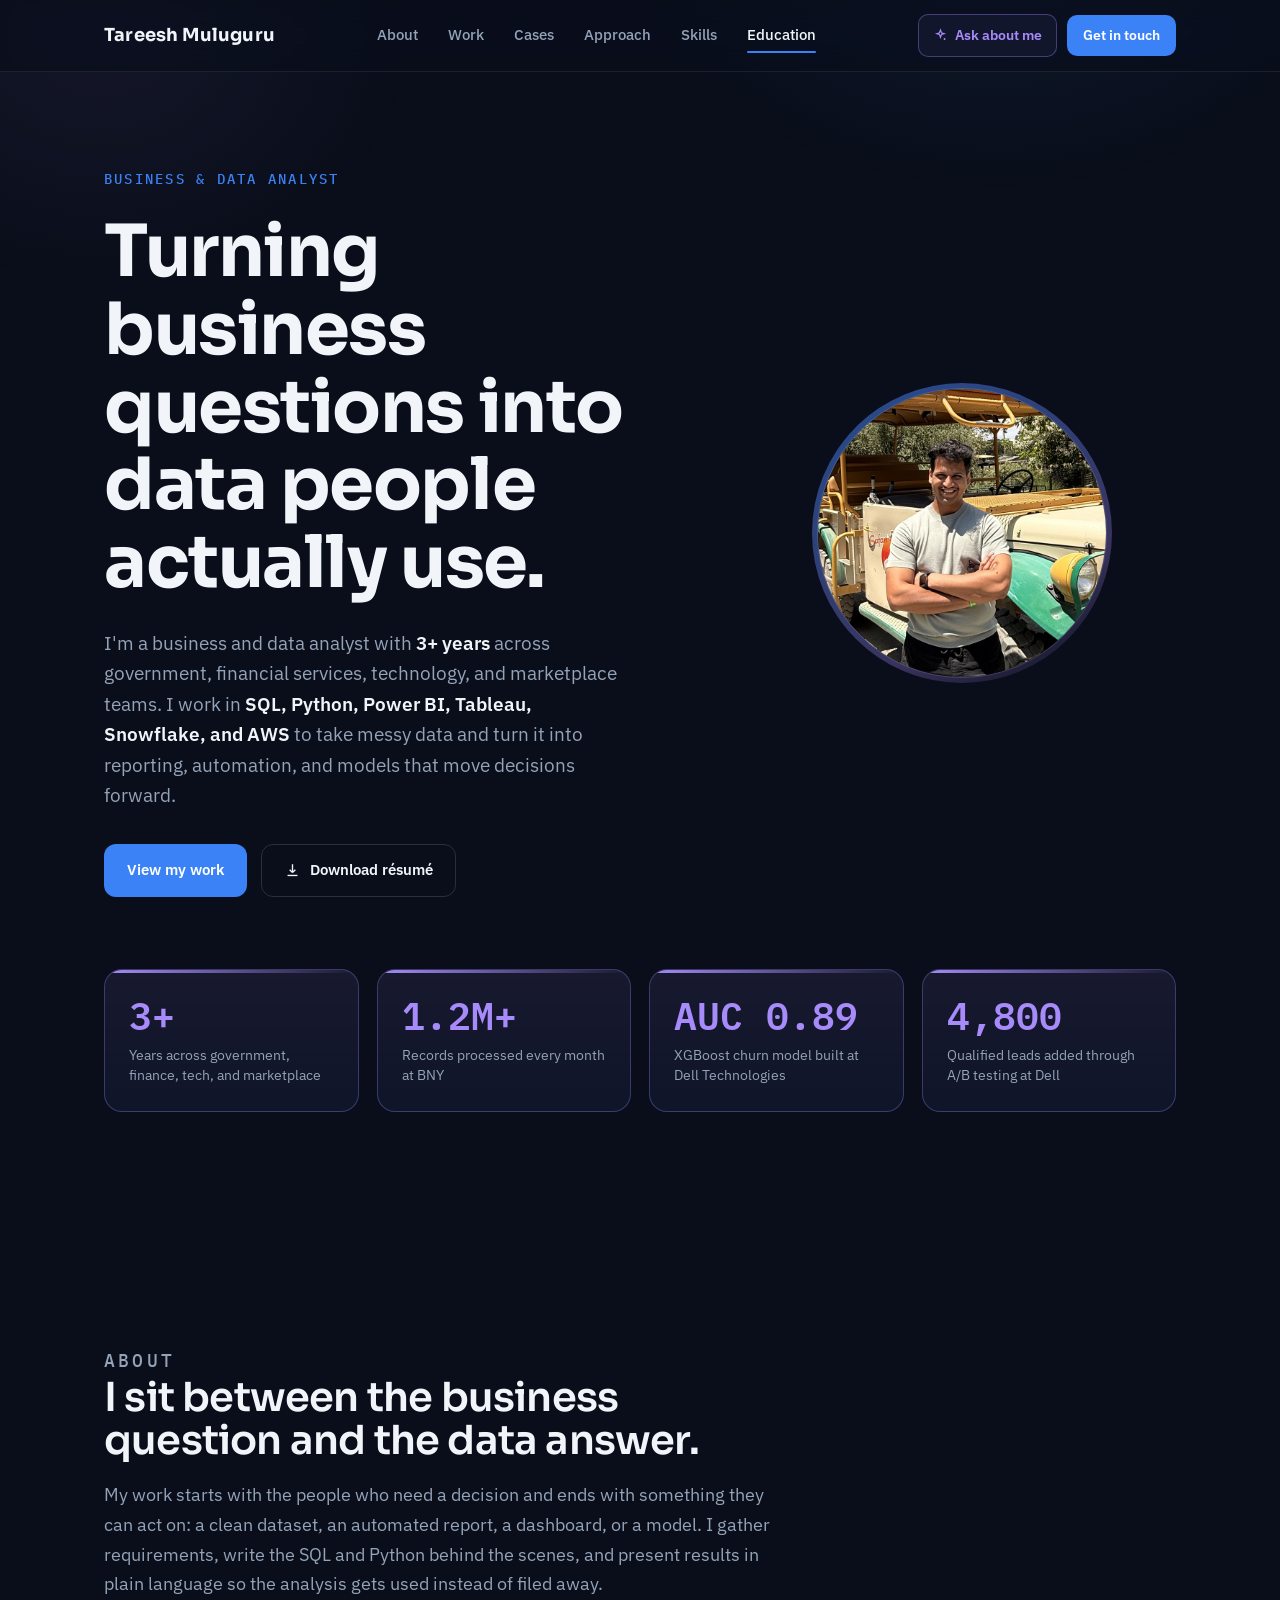
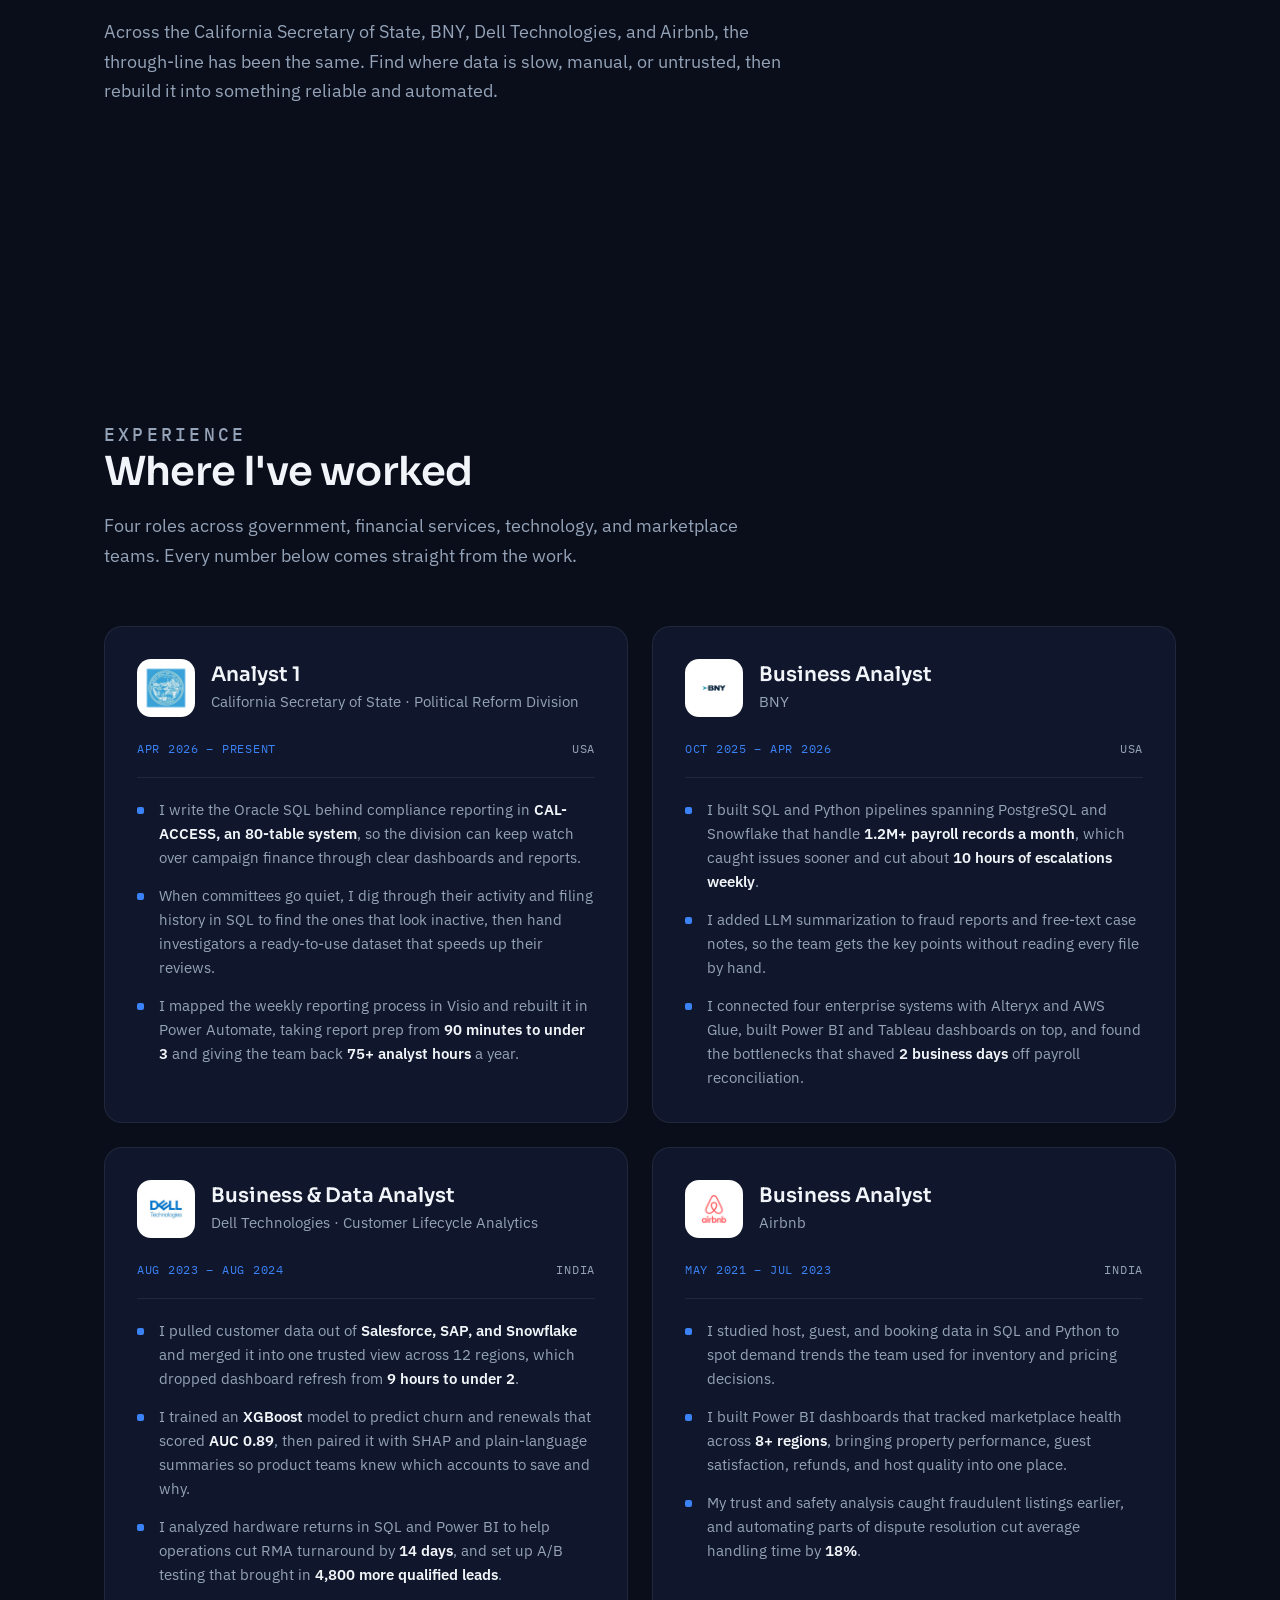
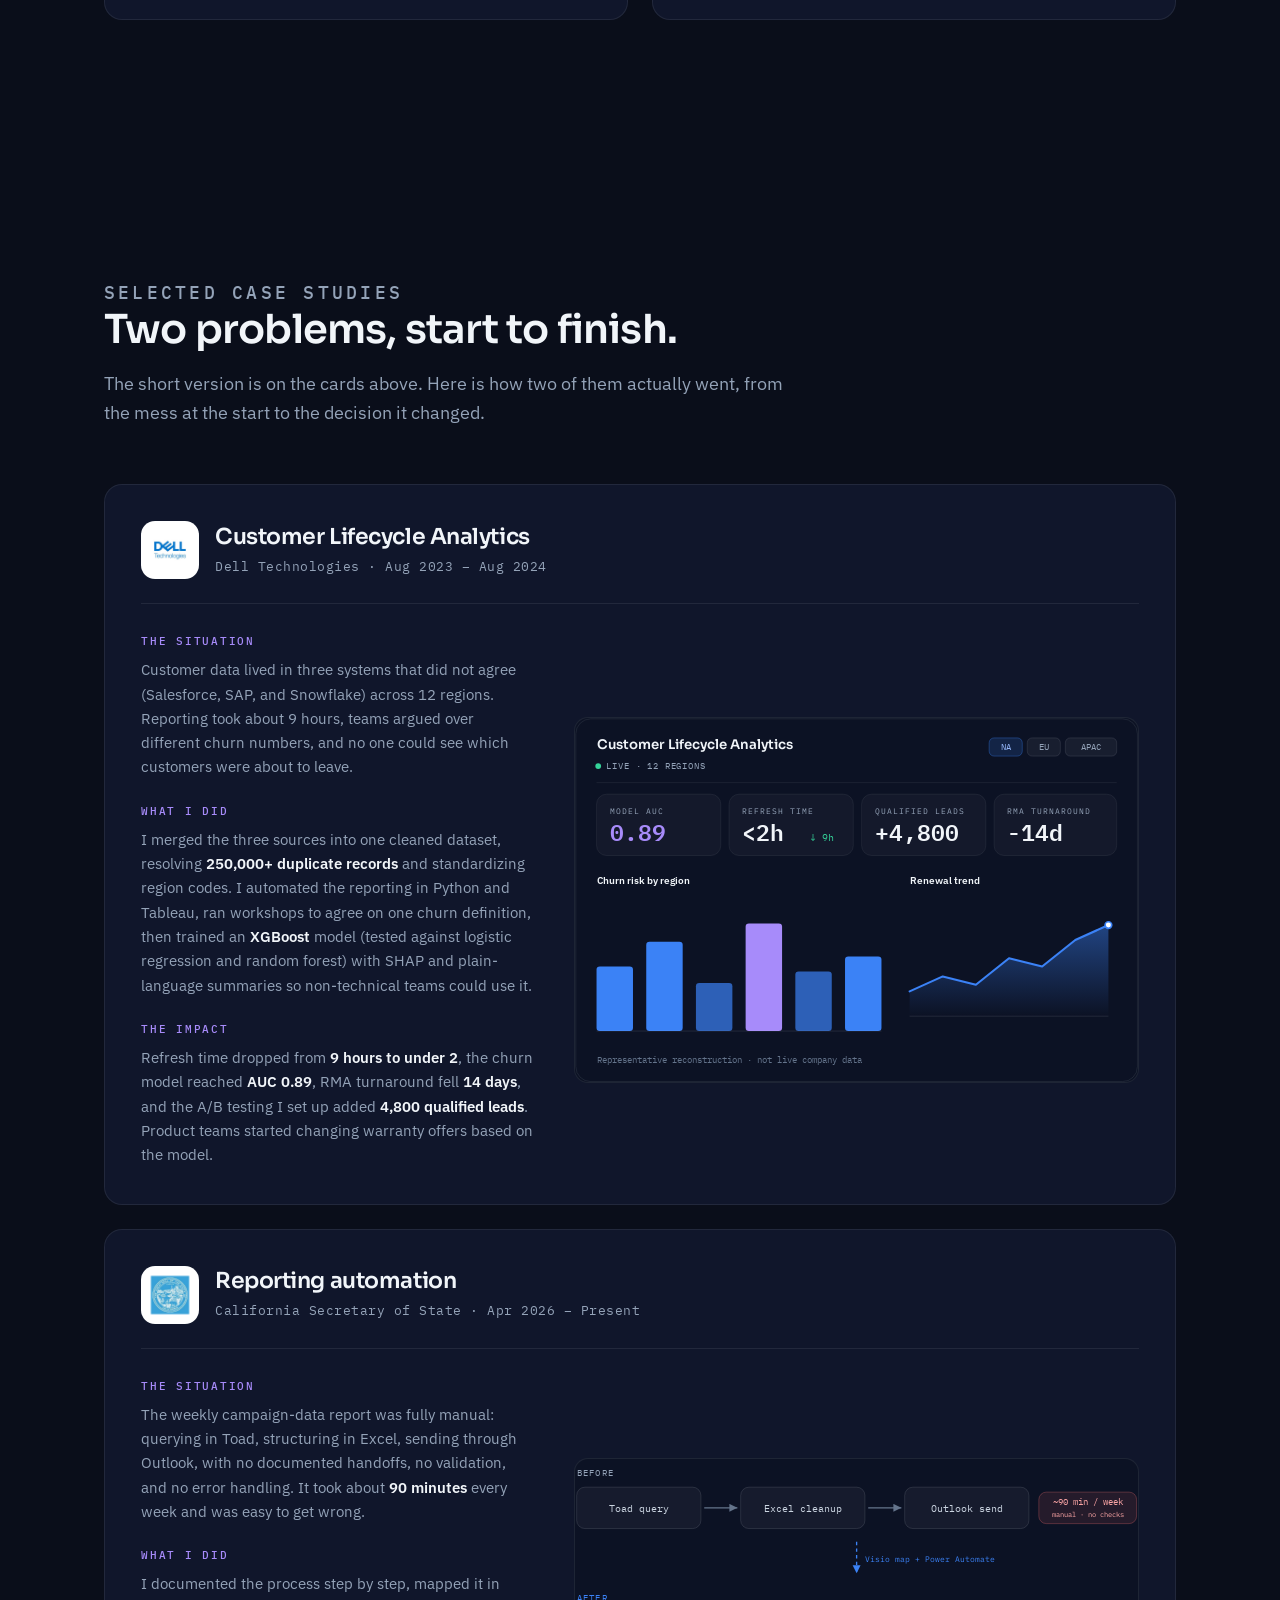
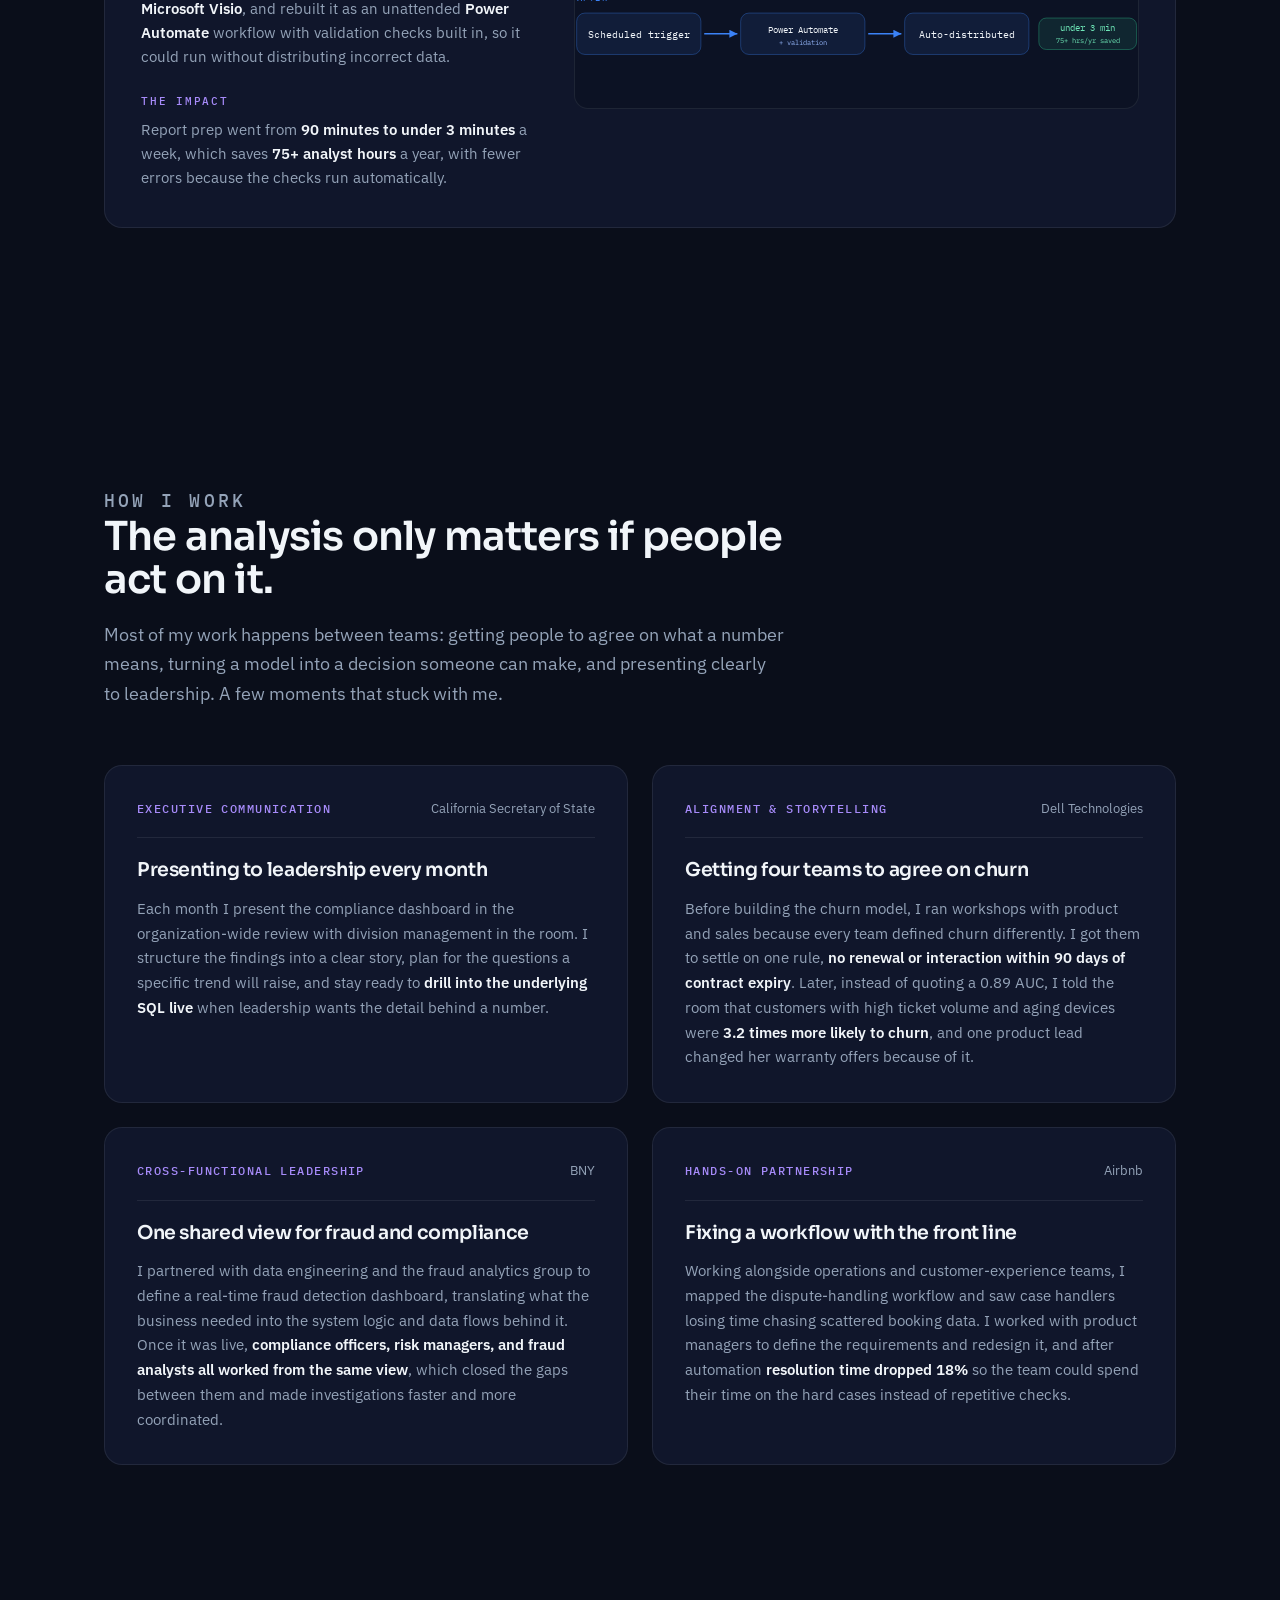
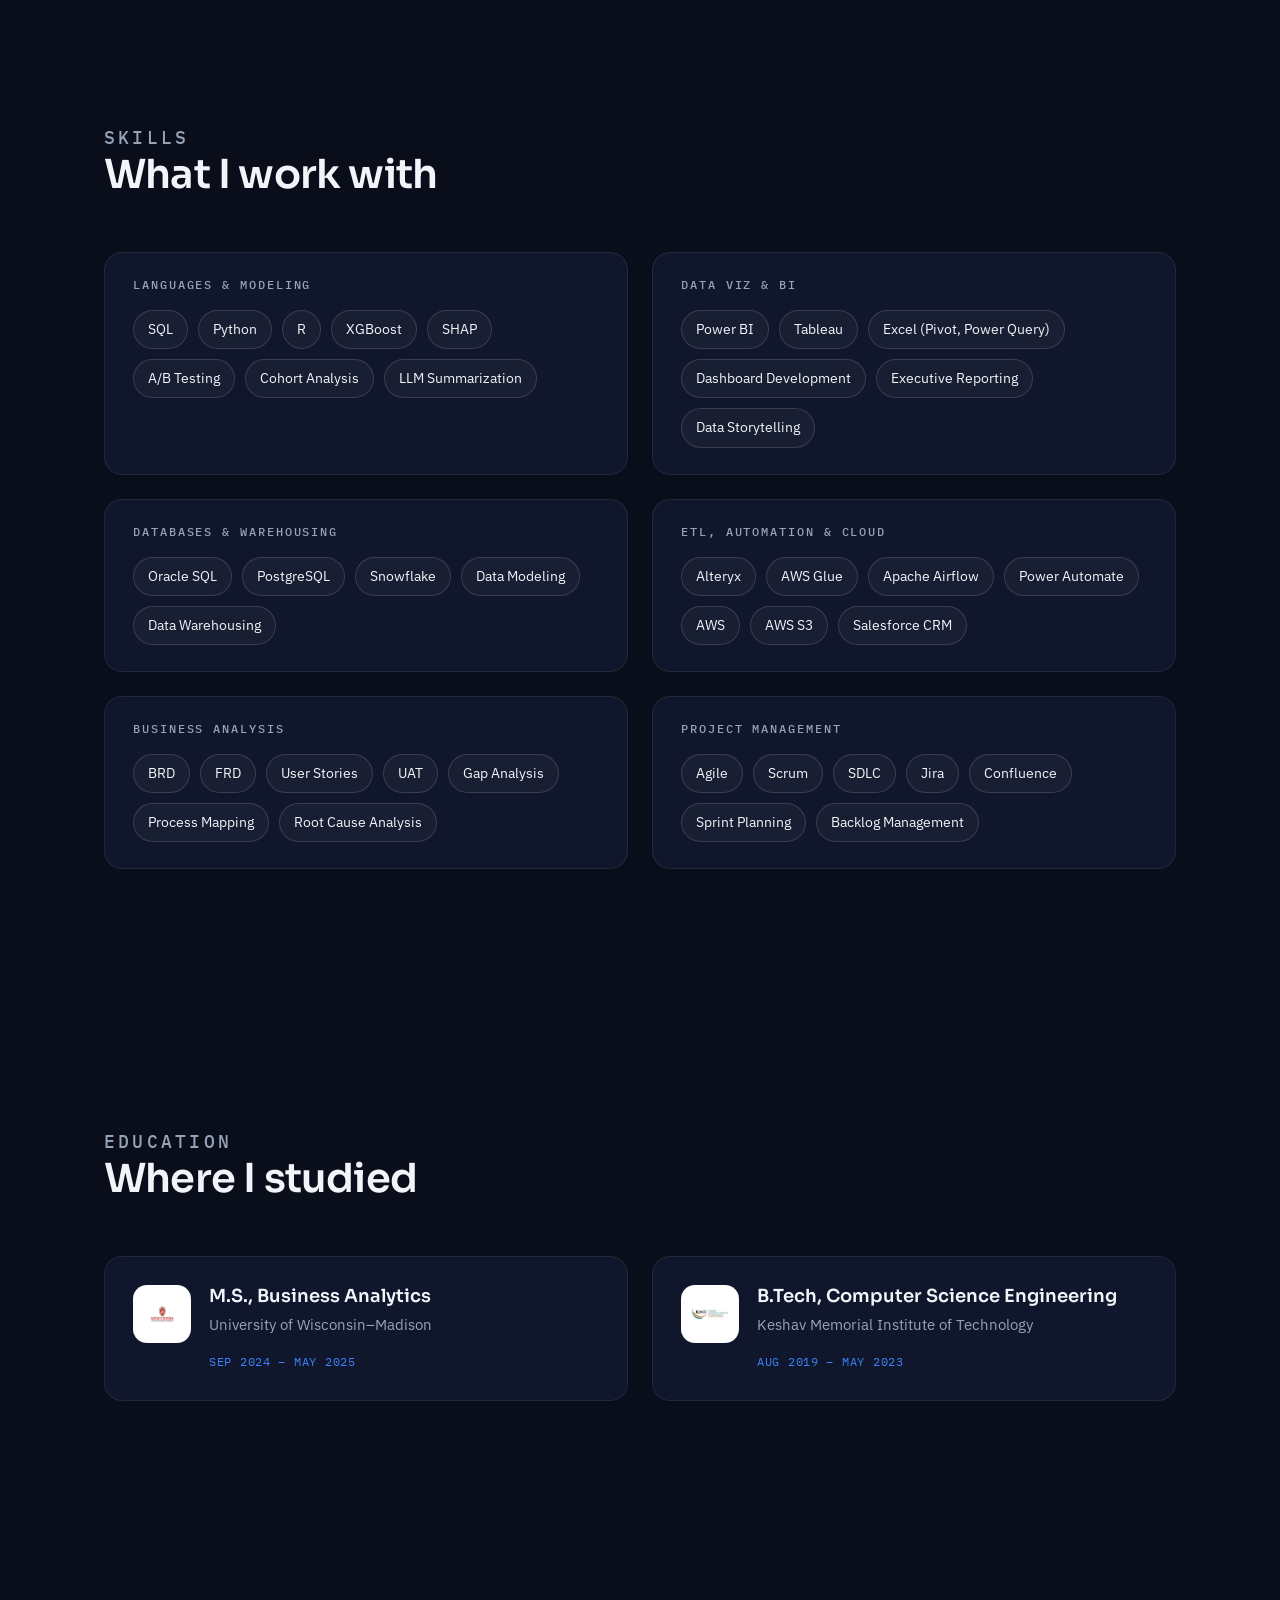
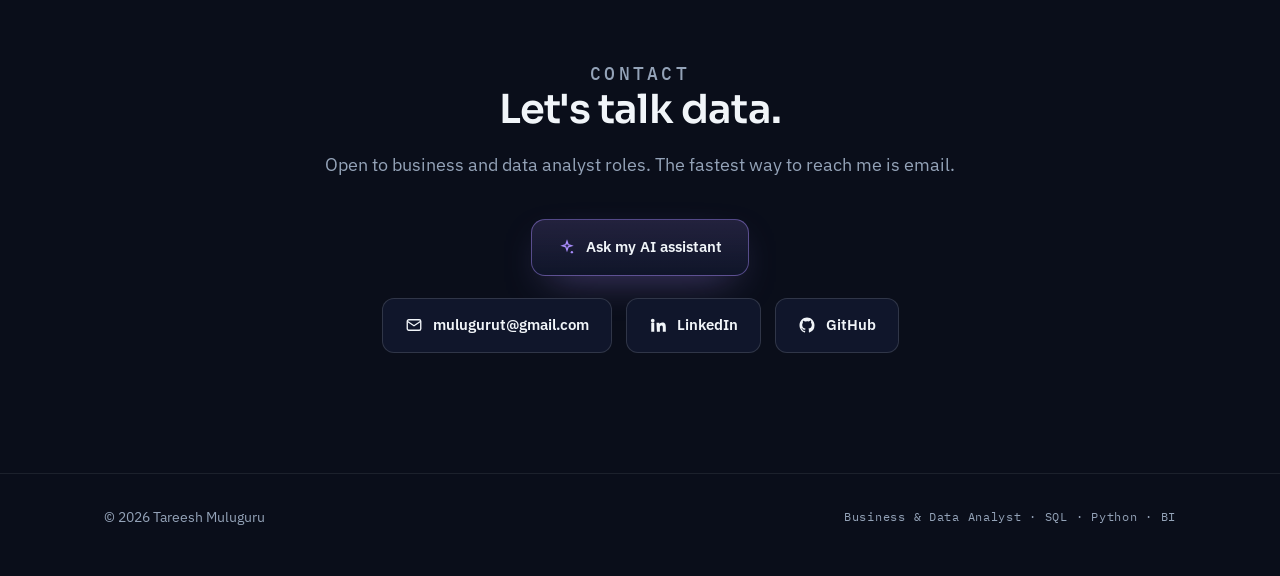
==== index.html @ f78eb735 "Initial commit: portfolio site + AI assistant" ====
<!DOCTYPE html>
<html lang="en">
<head>
<meta charset="UTF-8" />
<meta name="viewport" content="width=device-width, initial-scale=1.0" />
<title>Tareesh Muluguru · Business & Data Analyst</title>
<meta name="description" content="Tareesh Muluguru, Business and Data Analyst. SQL, Python, Power BI, Tableau, Snowflake, and AWS across government, financial services, technology, and marketplace teams." />
<meta name="theme-color" content="#0A0E1A" />
<link rel="icon" type="image/svg+xml" href="assets/favicon.svg" />
<meta property="og:type" content="website" />
<meta property="og:title" content="Tareesh Muluguru · Business & Data Analyst" />
<meta property="og:description" content="3+ years turning business questions into data people act on. SQL, Python, Power BI, Tableau, Snowflake, AWS." />
<meta property="og:image" content="assets/og-cover.png" />
<meta property="og:image:width" content="1200" />
<meta property="og:image:height" content="630" />
<meta name="twitter:card" content="summary_large_image" />
<meta name="twitter:title" content="Tareesh Muluguru · Business & Data Analyst" />
<meta name="twitter:description" content="3+ years turning business questions into data people act on. SQL, Python, Power BI, Tableau, Snowflake, AWS." />
<meta name="twitter:image" content="assets/og-cover.png" />
<link rel="preconnect" href="https://fonts.googleapis.com" />
<link rel="preconnect" href="https://fonts.gstatic.com" crossorigin />
<link href="https://fonts.googleapis.com/css2?family=Sora:wght@600;700&family=IBM+Plex+Sans:wght@400;500;600&family=IBM+Plex+Mono:wght@400;500;600&display=swap" rel="stylesheet" />
<link rel="stylesheet" href="styles.css" />
</head>
<body>

<div id="progress" aria-hidden="true"></div>

<header class="nav">
  <div class="nav-inner">
    <a href="#top" class="brand">Tareesh Muluguru</a>
    <nav class="nav-links" aria-label="Primary">
      <a href="#about">About</a>
      <a href="#work">Work</a>
      <a href="#cases">Cases</a>
      <a href="#approach">Approach</a>
      <a href="#skills">Skills</a>
      <a href="#education">Education</a>
    </nav>
    <div class="nav-actions">
      <a href="chat.html" target="_blank" rel="noopener" class="nav-ai">
        <svg viewBox="0 0 24 24" width="15" height="15" fill="none" stroke="currentColor" stroke-width="1.8" aria-hidden="true"><path d="M12 3l1.6 4.6L18 9l-4.4 1.4L12 15l-1.6-4.6L6 9l4.4-1.4z"/><circle cx="18.5" cy="17.5" r="1.5" fill="currentColor" stroke="none"/></svg>
        Ask about me
      </a>
      <a href="#contact" class="nav-cta">Get in touch</a>
    </div>
  </div>
</header>

<main id="top">

  <!-- HERO -->
  <section class="hero" aria-label="Intro">
    <div class="wrap">
      <div class="hero-grid">
        <div class="hero-copy reveal">
          <p class="role">Business &amp; Data Analyst</p>
          <h1>Turning business questions into data people actually use.</h1>
          <p class="lede">I'm a business and data analyst with <strong>3+ years</strong> across government, financial services, technology, and marketplace teams. I work in <strong>SQL, Python, Power BI, Tableau, Snowflake, and AWS</strong> to take messy data and turn it into reporting, automation, and models that move decisions forward.</p>
          <div class="cta-row">
            <a href="#work" class="btn btn-primary">View my work</a>
            <a href="assets/Tareesh-Muluguru-Resume.pdf" class="btn btn-ghost" download>
              <svg viewBox="0 0 24 24" width="17" height="17" fill="none" stroke="currentColor" stroke-width="1.9" aria-hidden="true"><path d="M12 3v12m0 0 4-4m-4 4-4-4"/><path d="M5 19h14"/></svg>
              Download résumé
            </a>
          </div>
        </div>
        <div class="avatar-wrap reveal">
          <div class="avatar">
            <img src="assets/avatar.jpg" alt="Tareesh Muluguru" />
          </div>
        </div>
      </div>

      <div class="stats reveal" aria-label="Career highlights">
        <div class="stat">
          <div class="num" data-count="3" data-suffix="+">3+</div>
          <div class="label">Years across government, finance, tech, and marketplace</div>
        </div>
        <div class="stat">
          <div class="num" data-count="1.2" data-decimals="1" data-suffix="M+">1.2M+</div>
          <div class="label">Records processed every month at BNY</div>
        </div>
        <div class="stat">
          <div class="num" data-count="0.89" data-decimals="2" data-prefix="AUC ">AUC 0.89</div>
          <div class="label">XGBoost churn model built at Dell Technologies</div>
        </div>
        <div class="stat">
          <div class="num" data-count="4800" data-comma="1">4,800</div>
          <div class="label">Qualified leads added through A/B testing at Dell</div>
        </div>
      </div>
    </div>
  </section>

  <!-- ABOUT -->
  <section id="about" aria-label="About">
    <div class="wrap">
      <div class="section-head reveal">
        <p class="eyebrow">About</p>
        <h2>I sit between the business question and the data answer.</h2>
        <p>My work starts with the people who need a decision and ends with something they can act on: a clean dataset, an automated report, a dashboard, or a model. I gather requirements, write the SQL and Python behind the scenes, and present results in plain language so the analysis gets used instead of filed away.</p>
        <p>Across the California Secretary of State, BNY, Dell Technologies, and Airbnb, the through-line has been the same. Find where data is slow, manual, or untrusted, then rebuild it into something reliable and automated.</p>
      </div>
    </div>
  </section>

  <!-- WORK -->
  <section id="work" aria-label="Experience">
    <div class="wrap">
      <div class="section-head reveal">
        <p class="eyebrow">Experience</p>
        <h2>Where I've worked</h2>
        <p>Four roles across government, financial services, technology, and marketplace teams. Every number below comes straight from the work.</p>
      </div>

      <div class="work-grid">

        <!-- CalSOS -->
        <article class="card reveal">
          <div class="card-top">
            <div class="logo-tile"><img src="assets/logo-calsos.png" alt="California Secretary of State logo" /></div>
            <div class="card-id">
              <div class="role">Analyst 1</div>
              <div class="co">California Secretary of State · Political Reform Division</div>
            </div>
          </div>
          <div class="meta"><span class="tag">Apr 2026 – Present</span><span>USA</span></div>
          <ul>
            <li>I write the Oracle SQL behind compliance reporting in <b>CAL-ACCESS, an 80-table system</b>, so the division can keep watch over campaign finance through clear dashboards and reports.</li>
            <li>When committees go quiet, I dig through their activity and filing history in SQL to find the ones that look inactive, then hand investigators a ready-to-use dataset that speeds up their reviews.</li>
            <li>I mapped the weekly reporting process in Visio and rebuilt it in Power Automate, taking report prep from <b>90 minutes to under 3</b> and giving the team back <b>75+ analyst hours</b> a year.</li>
          </ul>
        </article>

        <!-- BNY -->
        <article class="card reveal">
          <div class="card-top">
            <div class="logo-tile"><img src="assets/logo-bny.png" alt="BNY logo" /></div>
            <div class="card-id">
              <div class="role">Business Analyst</div>
              <div class="co">BNY</div>
            </div>
          </div>
          <div class="meta"><span class="tag">Oct 2025 – Apr 2026</span><span>USA</span></div>
          <ul>
            <li>I built SQL and Python pipelines spanning PostgreSQL and Snowflake that handle <b>1.2M+ payroll records a month</b>, which caught issues sooner and cut about <b>10 hours of escalations weekly</b>.</li>
            <li>I added LLM summarization to fraud reports and free-text case notes, so the team gets the key points without reading every file by hand.</li>
            <li>I connected four enterprise systems with Alteryx and AWS Glue, built Power BI and Tableau dashboards on top, and found the bottlenecks that shaved <b>2 business days</b> off payroll reconciliation.</li>
          </ul>
        </article>

        <!-- Dell -->
        <article class="card reveal">
          <div class="card-top">
            <div class="logo-tile"><img src="assets/logo-dell.png" alt="Dell Technologies logo" /></div>
            <div class="card-id">
              <div class="role">Business &amp; Data Analyst</div>
              <div class="co">Dell Technologies · Customer Lifecycle Analytics</div>
            </div>
          </div>
          <div class="meta"><span class="tag">Aug 2023 – Aug 2024</span><span>India</span></div>
          <ul>
            <li>I pulled customer data out of <b>Salesforce, SAP, and Snowflake</b> and merged it into one trusted view across 12 regions, which dropped dashboard refresh from <b>9 hours to under 2</b>.</li>
            <li>I trained an <b>XGBoost</b> model to predict churn and renewals that scored <b>AUC 0.89</b>, then paired it with SHAP and plain-language summaries so product teams knew which accounts to save and why.</li>
            <li>I analyzed hardware returns in SQL and Power BI to help operations cut RMA turnaround by <b>14 days</b>, and set up A/B testing that brought in <b>4,800 more qualified leads</b>.</li>
          </ul>
        </article>

        <!-- Airbnb -->
        <article class="card reveal">
          <div class="card-top">
            <div class="logo-tile"><img src="assets/logo-airbnb.png" alt="Airbnb logo" /></div>
            <div class="card-id">
              <div class="role">Business Analyst</div>
              <div class="co">Airbnb</div>
            </div>
          </div>
          <div class="meta"><span class="tag">May 2021 – Jul 2023</span><span>India</span></div>
          <ul>
            <li>I studied host, guest, and booking data in SQL and Python to spot demand trends the team used for inventory and pricing decisions.</li>
            <li>I built Power BI dashboards that tracked marketplace health across <b>8+ regions</b>, bringing property performance, guest satisfaction, refunds, and host quality into one place.</li>
            <li>My trust and safety analysis caught fraudulent listings earlier, and automating parts of dispute resolution cut average handling time by <b>18%</b>.</li>
          </ul>
        </article>

      </div>
    </div>
  </section>

  <!-- CASE STUDIES -->
  <section id="cases" aria-label="Case studies">
    <div class="wrap">
      <div class="section-head reveal">
        <p class="eyebrow">Selected case studies</p>
        <h2>Two problems, start to finish.</h2>
        <p>The short version is on the cards above. Here is how two of them actually went, from the mess at the start to the decision it changed.</p>
      </div>

      <!-- Case 1: Dell -->
      <article class="case reveal">
        <div class="case-head">
          <div class="logo-tile"><img src="assets/logo-dell.png" alt="Dell Technologies logo" /></div>
          <div class="case-id">
            <h3>Customer Lifecycle Analytics</h3>
            <div class="case-co">Dell Technologies · Aug 2023 – Aug 2024</div>
          </div>
        </div>
        <div class="case-body">
          <div class="case-story">
            <div class="story-block">
              <span class="story-label">The situation</span>
              <p>Customer data lived in three systems that did not agree (Salesforce, SAP, and Snowflake) across 12 regions. Reporting took about 9 hours, teams argued over different churn numbers, and no one could see which customers were about to leave.</p>
            </div>
            <div class="story-block">
              <span class="story-label">What I did</span>
              <p>I merged the three sources into one cleaned dataset, resolving <b>250,000+ duplicate records</b> and standardizing region codes. I automated the reporting in Python and Tableau, ran workshops to agree on one churn definition, then trained an <b>XGBoost</b> model (tested against logistic regression and random forest) with SHAP and plain-language summaries so non-technical teams could use it.</p>
            </div>
            <div class="story-block">
              <span class="story-label">The impact</span>
              <p>Refresh time dropped from <b>9 hours to under 2</b>, the churn model reached <b>AUC 0.89</b>, RMA turnaround fell <b>14 days</b>, and the A/B testing I set up added <b>4,800 qualified leads</b>. Product teams started changing warranty offers based on the model.</p>
            </div>
          </div>
          <figure class="case-visual">
            <svg viewBox="0 0 680 440" xmlns="http://www.w3.org/2000/svg" role="img" aria-label="Customer Lifecycle dashboard mockup showing model AUC 0.89, refresh under 2 hours, 4,800 leads, RMA down 14 days, churn risk by region, and renewal trend">
              <defs>
                <linearGradient id="area" x1="0" y1="0" x2="0" y2="1">
                  <stop offset="0" stop-color="#3B82F6" stop-opacity=".45"/><stop offset="1" stop-color="#3B82F6" stop-opacity="0"/>
                </linearGradient>
              </defs>
              <rect x="1" y="1" width="678" height="438" rx="18" fill="#0c1224" stroke="rgba(241,245,249,.10)"/>
              <text x="26" y="38" fill="#F1F5F9" font-size="16" font-weight="600" font-family="Sora, sans-serif">Customer Lifecycle Analytics</text>
              <circle cx="28" cy="58" r="3.5" fill="#34D399"/><text x="38" y="62" fill="#94A3B8" font-size="11" font-family="IBM Plex Mono, monospace" letter-spacing="1">LIVE · 12 REGIONS</text>
              <g font-family="IBM Plex Mono, monospace" font-size="10.5" fill="#94A3B8">
                <rect x="500" y="24" width="40" height="22" rx="6" fill="rgba(59,130,246,.16)" stroke="rgba(59,130,246,.4)"/><text x="520" y="39" text-anchor="middle" fill="#93b4f7">NA</text>
                <rect x="546" y="24" width="40" height="22" rx="6" fill="rgba(241,245,249,.05)" stroke="rgba(241,245,249,.12)"/><text x="566" y="39" text-anchor="middle">EU</text>
                <rect x="592" y="24" width="62" height="22" rx="6" fill="rgba(241,245,249,.05)" stroke="rgba(241,245,249,.12)"/><text x="623" y="39" text-anchor="middle">APAC</text>
              </g>
              <line x1="26" y1="78" x2="654" y2="78" stroke="rgba(241,245,249,.08)"/>
              <g>
                <rect x="26" y="92" width="150" height="74" rx="12" fill="rgba(241,245,249,.03)" stroke="rgba(241,245,249,.08)"/>
                <text x="42" y="116" font-family="IBM Plex Mono, monospace" font-size="10" fill="#94A3B8" letter-spacing="1.2">MODEL AUC</text>
                <text x="42" y="148" font-size="28" fill="#A78BFA" font-family="IBM Plex Mono, monospace" font-weight="600">0.89</text>
                <rect x="186" y="92" width="150" height="74" rx="12" fill="rgba(241,245,249,.03)" stroke="rgba(241,245,249,.08)"/>
                <text x="202" y="116" font-family="IBM Plex Mono, monospace" font-size="10" fill="#94A3B8" letter-spacing="1.2">REFRESH TIME</text>
                <text x="202" y="148" font-size="28" fill="#F1F5F9" font-family="IBM Plex Mono, monospace" font-weight="600">&lt;2h</text>
                <text x="284" y="148" font-size="12" fill="#34D399" font-family="IBM Plex Mono, monospace">↓ 9h</text>
                <rect x="346" y="92" width="150" height="74" rx="12" fill="rgba(241,245,249,.03)" stroke="rgba(241,245,249,.08)"/>
                <text x="362" y="116" font-family="IBM Plex Mono, monospace" font-size="10" fill="#94A3B8" letter-spacing="1.2">QUALIFIED LEADS</text>
                <text x="362" y="148" font-size="28" fill="#F1F5F9" font-family="IBM Plex Mono, monospace" font-weight="600">+4,800</text>
                <rect x="506" y="92" width="148" height="74" rx="12" fill="rgba(241,245,249,.03)" stroke="rgba(241,245,249,.08)"/>
                <text x="522" y="116" font-family="IBM Plex Mono, monospace" font-size="10" fill="#94A3B8" letter-spacing="1.2">RMA TURNAROUND</text>
                <text x="522" y="148" font-size="28" fill="#F1F5F9" font-family="IBM Plex Mono, monospace" font-weight="600">-14d</text>
              </g>
              <text x="26" y="200" fill="#F1F5F9" font-size="12.5" font-weight="600" font-family="IBM Plex Sans, sans-serif">Churn risk by region</text>
              <g>
                <rect x="26" y="300" width="44" height="78" rx="4" fill="#3B82F6"/>
                <rect x="86" y="270" width="44" height="108" rx="4" fill="#3B82F6"/>
                <rect x="146" y="320" width="44" height="58" rx="4" fill="#3B82F6" opacity=".7"/>
                <rect x="206" y="248" width="44" height="130" rx="4" fill="#A78BFA"/>
                <rect x="266" y="306" width="44" height="72" rx="4" fill="#3B82F6" opacity=".7"/>
                <rect x="326" y="288" width="44" height="90" rx="4" fill="#3B82F6"/>
                <line x1="26" y1="378" x2="370" y2="378" stroke="rgba(241,245,249,.12)"/>
              </g>
              <text x="404" y="200" fill="#F1F5F9" font-size="12.5" font-weight="600" font-family="IBM Plex Sans, sans-serif">Renewal trend</text>
              <g>
                <path d="M404 330 L444 312 L484 322 L524 290 L564 300 L604 268 L644 250 L644 360 L404 360 Z" fill="url(#area)"/>
                <path d="M404 330 L444 312 L484 322 L524 290 L564 300 L604 268 L644 250" fill="none" stroke="#3B82F6" stroke-width="2.5" stroke-linecap="round" stroke-linejoin="round"/>
                <circle cx="644" cy="250" r="4" fill="#fff" stroke="#3B82F6" stroke-width="2"/>
                <line x1="404" y1="360" x2="644" y2="360" stroke="rgba(241,245,249,.12)"/>
              </g>
              <text x="26" y="416" fill="#64748B" font-size="10.5" font-family="IBM Plex Mono, monospace">Representative reconstruction · not live company data</text>
            </svg>
          </figure>
        </div>
      </article>

      <!-- Case 2: CalSOS -->
      <article class="case reveal">
        <div class="case-head">
          <div class="logo-tile"><img src="assets/logo-calsos.png" alt="California Secretary of State logo" /></div>
          <div class="case-id">
            <h3>Reporting automation</h3>
            <div class="case-co">California Secretary of State · Apr 2026 – Present</div>
          </div>
        </div>
        <div class="case-body">
          <div class="case-story">
            <div class="story-block">
              <span class="story-label">The situation</span>
              <p>The weekly campaign-data report was fully manual: querying in Toad, structuring in Excel, sending through Outlook, with no documented handoffs, no validation, and no error handling. It took about <b>90 minutes</b> every week and was easy to get wrong.</p>
            </div>
            <div class="story-block">
              <span class="story-label">What I did</span>
              <p>I documented the process step by step, mapped it in <b>Microsoft Visio</b>, and rebuilt it as an unattended <b>Power Automate</b> workflow with validation checks built in, so it could run without distributing incorrect data.</p>
            </div>
            <div class="story-block">
              <span class="story-label">The impact</span>
              <p>Report prep went from <b>90 minutes to under 3 minutes</b> a week, which saves <b>75+ analyst hours</b> a year, with fewer errors because the checks run automatically.</p>
            </div>
          </div>
          <figure class="case-visual">
            <svg viewBox="0 0 680 300" xmlns="http://www.w3.org/2000/svg" role="img" aria-label="Before and after process map. Before: Toad query, Excel cleanup, Outlook send, manual, about 90 minutes a week. After: scheduled trigger, Power Automate with validation, auto-distributed, under 3 minutes, 75 plus hours saved a year">
              <defs>
                <marker id="ar" markerWidth="9" markerHeight="9" refX="6" refY="3" orient="auto"><path d="M0,0 L6,3 L0,6 Z" fill="#64748B"/></marker>
                <marker id="arb" markerWidth="9" markerHeight="9" refX="6" refY="3" orient="auto"><path d="M0,0 L6,3 L0,6 Z" fill="#3B82F6"/></marker>
              </defs>
              <text x="2" y="20" font-family="IBM Plex Mono, monospace" font-size="11" fill="#94A3B8" letter-spacing="1.5">BEFORE</text>
              <g font-family="IBM Plex Mono, monospace" font-size="12" fill="#cbd5e1">
                <rect x="2" y="34" width="150" height="50" rx="10" fill="rgba(241,245,249,.04)" stroke="rgba(241,245,249,.14)"/><text x="77" y="64" text-anchor="middle">Toad query</text>
                <line x1="156" y1="59" x2="196" y2="59" stroke="#64748B" stroke-width="1.6" marker-end="url(#ar)"/>
                <rect x="200" y="34" width="150" height="50" rx="10" fill="rgba(241,245,249,.04)" stroke="rgba(241,245,249,.14)"/><text x="275" y="64" text-anchor="middle">Excel cleanup</text>
                <line x1="354" y1="59" x2="394" y2="59" stroke="#64748B" stroke-width="1.6" marker-end="url(#ar)"/>
                <rect x="398" y="34" width="150" height="50" rx="10" fill="rgba(241,245,249,.04)" stroke="rgba(241,245,249,.14)"/><text x="473" y="64" text-anchor="middle">Outlook send</text>
              </g>
              <rect x="560" y="40" width="118" height="38" rx="9" fill="rgba(248,113,113,.10)" stroke="rgba(248,113,113,.35)"/>
              <text x="619" y="56" text-anchor="middle" font-family="IBM Plex Mono, monospace" font-size="10.5" fill="#fca5a5">~90 min / week</text>
              <text x="619" y="70" text-anchor="middle" font-family="IBM Plex Mono, monospace" font-size="9" fill="#fca5a5">manual · no checks</text>
              <line x1="340" y1="100" x2="340" y2="138" stroke="#3B82F6" stroke-width="1.6" stroke-dasharray="4 4" marker-end="url(#arb)"/>
              <text x="350" y="124" font-family="IBM Plex Mono, monospace" font-size="10" fill="#3B82F6">Visio map + Power Automate</text>
              <text x="2" y="172" font-family="IBM Plex Mono, monospace" font-size="11" fill="#3B82F6" letter-spacing="1.5">AFTER</text>
              <g font-family="IBM Plex Mono, monospace" font-size="12" fill="#F1F5F9">
                <rect x="2" y="186" width="150" height="50" rx="10" fill="rgba(59,130,246,.10)" stroke="rgba(59,130,246,.4)"/><text x="77" y="216" text-anchor="middle">Scheduled trigger</text>
                <line x1="156" y1="211" x2="196" y2="211" stroke="#3B82F6" stroke-width="1.6" marker-end="url(#arb)"/>
                <rect x="200" y="186" width="150" height="50" rx="10" fill="rgba(59,130,246,.10)" stroke="rgba(59,130,246,.4)"/><text x="275" y="210" text-anchor="middle" font-size="11">Power Automate</text><text x="275" y="225" text-anchor="middle" font-size="9" fill="#93b4f7">+ validation</text>
                <line x1="354" y1="211" x2="394" y2="211" stroke="#3B82F6" stroke-width="1.6" marker-end="url(#arb)"/>
                <rect x="398" y="186" width="150" height="50" rx="10" fill="rgba(59,130,246,.10)" stroke="rgba(59,130,246,.4)"/><text x="473" y="216" text-anchor="middle">Auto-distributed</text>
              </g>
              <rect x="560" y="192" width="118" height="38" rx="9" fill="rgba(52,211,153,.10)" stroke="rgba(52,211,153,.4)"/>
              <text x="619" y="208" text-anchor="middle" font-family="IBM Plex Mono, monospace" font-size="10.5" fill="#6ee7b7">under 3 min</text>
              <text x="619" y="222" text-anchor="middle" font-family="IBM Plex Mono, monospace" font-size="9" fill="#6ee7b7">75+ hrs/yr saved</text>
            </svg>
          </figure>
        </div>
      </article>
    </div>
  </section>

  <!-- APPROACH -->
  <section id="approach" aria-label="How I work">
    <div class="wrap">
      <div class="section-head reveal">
        <p class="eyebrow">How I work</p>
        <h2>The analysis only matters if people act on it.</h2>
        <p>Most of my work happens between teams: getting people to agree on what a number means, turning a model into a decision someone can make, and presenting clearly to leadership. A few moments that stuck with me.</p>
      </div>

      <div class="scenario-grid">

        <article class="scard reveal">
          <div class="scard-head">
            <span class="scard-skill">Executive communication</span>
            <span class="scard-co">California Secretary of State</span>
          </div>
          <h3>Presenting to leadership every month</h3>
          <p>Each month I present the compliance dashboard in the organization-wide review with division management in the room. I structure the findings into a clear story, plan for the questions a specific trend will raise, and stay ready to <b>drill into the underlying SQL live</b> when leadership wants the detail behind a number.</p>
        </article>

        <article class="scard reveal">
          <div class="scard-head">
            <span class="scard-skill">Alignment &amp; storytelling</span>
            <span class="scard-co">Dell Technologies</span>
          </div>
          <h3>Getting four teams to agree on churn</h3>
          <p>Before building the churn model, I ran workshops with product and sales because every team defined churn differently. I got them to settle on one rule, <b>no renewal or interaction within 90 days of contract expiry</b>. Later, instead of quoting a 0.89 AUC, I told the room that customers with high ticket volume and aging devices were <b>3.2 times more likely to churn</b>, and one product lead changed her warranty offers because of it.</p>
        </article>

        <article class="scard reveal">
          <div class="scard-head">
            <span class="scard-skill">Cross-functional leadership</span>
            <span class="scard-co">BNY</span>
          </div>
          <h3>One shared view for fraud and compliance</h3>
          <p>I partnered with data engineering and the fraud analytics group to define a real-time fraud detection dashboard, translating what the business needed into the system logic and data flows behind it. Once it was live, <b>compliance officers, risk managers, and fraud analysts all worked from the same view</b>, which closed the gaps between them and made investigations faster and more coordinated.</p>
        </article>

        <article class="scard reveal">
          <div class="scard-head">
            <span class="scard-skill">Hands-on partnership</span>
            <span class="scard-co">Airbnb</span>
          </div>
          <h3>Fixing a workflow with the front line</h3>
          <p>Working alongside operations and customer-experience teams, I mapped the dispute-handling workflow and saw case handlers losing time chasing scattered booking data. I worked with product managers to define the requirements and redesign it, and after automation <b>resolution time dropped 18%</b> so the team could spend their time on the hard cases instead of repetitive checks.</p>
        </article>

      </div>
    </div>
  </section>

  <!-- SKILLS -->
  <section id="skills" aria-label="Skills">
    <div class="wrap">
      <div class="section-head reveal">
        <p class="eyebrow">Skills</p>
        <h2>What I work with</h2>
      </div>
      <div class="skill-grid">
        <div class="skill-group reveal">
          <h3>Languages &amp; Modeling</h3>
          <div class="chips">
            <span class="chip">SQL</span><span class="chip">Python</span><span class="chip">R</span>
            <span class="chip">XGBoost</span><span class="chip">SHAP</span><span class="chip">A/B Testing</span>
            <span class="chip">Cohort Analysis</span><span class="chip">LLM Summarization</span>
          </div>
        </div>
        <div class="skill-group reveal">
          <h3>Data Viz &amp; BI</h3>
          <div class="chips">
            <span class="chip">Power BI</span><span class="chip">Tableau</span>
            <span class="chip">Excel (Pivot, Power Query)</span><span class="chip">Dashboard Development</span>
            <span class="chip">Executive Reporting</span><span class="chip">Data Storytelling</span>
          </div>
        </div>
        <div class="skill-group reveal">
          <h3>Databases &amp; Warehousing</h3>
          <div class="chips">
            <span class="chip">Oracle SQL</span><span class="chip">PostgreSQL</span><span class="chip">Snowflake</span>
            <span class="chip">Data Modeling</span><span class="chip">Data Warehousing</span>
          </div>
        </div>
        <div class="skill-group reveal">
          <h3>ETL, Automation &amp; Cloud</h3>
          <div class="chips">
            <span class="chip">Alteryx</span><span class="chip">AWS Glue</span><span class="chip">Apache Airflow</span>
            <span class="chip">Power Automate</span><span class="chip">AWS</span><span class="chip">AWS S3</span>
            <span class="chip">Salesforce CRM</span>
          </div>
        </div>
        <div class="skill-group reveal">
          <h3>Business Analysis</h3>
          <div class="chips">
            <span class="chip">BRD</span><span class="chip">FRD</span><span class="chip">User Stories</span>
            <span class="chip">UAT</span><span class="chip">Gap Analysis</span><span class="chip">Process Mapping</span>
            <span class="chip">Root Cause Analysis</span>
          </div>
        </div>
        <div class="skill-group reveal">
          <h3>Project Management</h3>
          <div class="chips">
            <span class="chip">Agile</span><span class="chip">Scrum</span><span class="chip">SDLC</span>
            <span class="chip">Jira</span><span class="chip">Confluence</span>
            <span class="chip">Sprint Planning</span><span class="chip">Backlog Management</span>
          </div>
        </div>
      </div>
    </div>
  </section>

  <!-- EDUCATION -->
  <section id="education" aria-label="Education">
    <div class="wrap">
      <div class="section-head reveal">
        <p class="eyebrow">Education</p>
        <h2>Where I studied</h2>
      </div>
      <div class="edu-grid">
        <div class="edu reveal">
          <div class="logo-tile"><img src="assets/logo-uwm.png" alt="University of Wisconsin–Madison logo" /></div>
          <div class="edu-body">
            <div class="deg">M.S., Business Analytics</div>
            <div class="school">University of Wisconsin–Madison</div>
            <div class="when">Sep 2024 – May 2025</div>
          </div>
        </div>
        <div class="edu reveal">
          <div class="logo-tile"><img src="assets/logo-kmit.png" alt="Keshav Memorial Institute of Technology logo" /></div>
          <div class="edu-body">
            <div class="deg">B.Tech, Computer Science Engineering</div>
            <div class="school">Keshav Memorial Institute of Technology</div>
            <div class="when">Aug 2019 – May 2023</div>
          </div>
        </div>
      </div>
    </div>
  </section>

  <!-- CONTACT -->
  <section id="contact" class="contact" aria-label="Contact">
    <div class="wrap">
      <div class="section-head reveal">
        <p class="eyebrow">Contact</p>
        <h2>Let's talk data.</h2>
        <p>Open to business and data analyst roles. The fastest way to reach me is email.</p>
      </div>
      <div class="reveal" style="display:flex;justify-content:center;margin-bottom:22px;">
        <a class="btn-ai" href="chat.html" target="_blank" rel="noopener">
          <svg viewBox="0 0 24 24" width="18" height="18" fill="none" stroke="currentColor" stroke-width="1.8" aria-hidden="true"><path d="M12 3l1.6 4.6L18 9l-4.4 1.4L12 15l-1.6-4.6L6 9l4.4-1.4z"/><circle cx="18.5" cy="17.5" r="1.6" fill="currentColor" stroke="none"/></svg>
          Ask my AI assistant
        </a>
      </div>
      <div class="contact-actions reveal">
        <a class="ico-btn" href="mailto:mulugurut@gmail.com">
          <svg viewBox="0 0 24 24" fill="none" stroke="currentColor" stroke-width="1.8"><rect x="3" y="5" width="18" height="14" rx="2"/><path d="m3 7 9 6 9-6"/></svg>
          mulugurut@gmail.com
        </a>
        <a class="ico-btn" href="https://www.linkedin.com/in/tareesh-m" target="_blank" rel="noopener">
          <svg viewBox="0 0 24 24" fill="currentColor"><path d="M4.98 3.5a2.5 2.5 0 1 1 0 5 2.5 2.5 0 0 1 0-5zM3 9h4v12H3zM10 9h3.8v1.7h.05c.53-1 1.83-2.05 3.77-2.05 4.03 0 4.78 2.65 4.78 6.1V21h-4v-5.4c0-1.29-.02-2.95-1.8-2.95-1.8 0-2.07 1.4-2.07 2.85V21h-4z"/></svg>
          LinkedIn
        </a>
        <a class="ico-btn" href="https://github.com/tareeesh2001" target="_blank" rel="noopener">
          <svg viewBox="0 0 24 24" fill="currentColor"><path d="M12 2C6.48 2 2 6.58 2 12.25c0 4.53 2.87 8.37 6.84 9.73.5.09.68-.22.68-.49 0-.24-.01-.87-.01-1.71-2.78.62-3.37-1.37-3.37-1.37-.45-1.18-1.11-1.49-1.11-1.49-.91-.64.07-.62.07-.62 1 .07 1.53 1.06 1.53 1.06.89 1.56 2.34 1.11 2.91.85.09-.66.35-1.11.63-1.37-2.22-.26-4.56-1.14-4.56-5.07 0-1.12.39-2.03 1.03-2.75-.1-.26-.45-1.3.1-2.71 0 0 .84-.27 2.75 1.05A9.4 9.4 0 0 1 12 6.84c.85 0 1.71.12 2.51.34 1.91-1.32 2.75-1.05 2.75-1.05.55 1.41.2 2.45.1 2.71.64.72 1.03 1.63 1.03 2.75 0 3.94-2.34 4.81-4.57 5.06.36.32.68.94.68 1.9 0 1.37-.01 2.48-.01 2.82 0 .27.18.59.69.49A10.02 10.02 0 0 0 22 12.25C22 6.58 17.52 2 12 2z"/></svg>
          GitHub
        </a>
      </div>
    </div>
  </section>

</main>

<footer>
  <div class="foot-inner">
    <span>© <span id="year"></span> Tareesh Muluguru</span>
    <span class="mono">Business &amp; Data Analyst · SQL · Python · BI</span>
  </div>
</footer>

<script src="script.js" defer></script>

</body>
</html>
---- styles.css ----
:root{
    --bg:#0A0E1A;
    --surface:#10162B;
    --primary:#3B82F6;
    --secondary:#A78BFA;
    --text-hi:#F1F5F9;
    --text-lo:#94A3B8;

    --border:rgba(241,245,249,.08);
    --border-strong:rgba(241,245,249,.14);
    --maxw:1120px;
    --pad-section:120px;
    --gutter:24px;
    --radius:18px;
    --ease:cubic-bezier(.22,1,.36,1);
    --display:'Sora',sans-serif;
    --body:'IBM Plex Sans',sans-serif;
    --mono:'IBM Plex Mono',ui-monospace,monospace;
  }

  *{box-sizing:border-box;}
  html{scroll-behavior:smooth;}
  body{
    margin:0;
    background:var(--bg);
    color:var(--text-lo);
    font-family:var(--body);
    font-size:17px;
    line-height:1.65;
    -webkit-font-smoothing:antialiased;
    text-rendering:optimizeLegibility;
  }
  body::before{
    content:"";
    position:fixed;
    inset:0;
    pointer-events:none;
    z-index:0;
    background:
      radial-gradient(620px 440px at 78% -8%, rgba(59,130,246,.10), transparent 60%),
      radial-gradient(520px 420px at 8% 4%, rgba(167,139,250,.07), transparent 60%);
  }

  .wrap{max-width:var(--maxw);margin:0 auto;padding:0 var(--gutter);position:relative;z-index:1;}
  a{color:var(--primary);text-decoration:none;}

  h1,h2,h3{font-family:var(--display);color:var(--text-hi);margin:0;letter-spacing:-.02em;line-height:1.08;}
  .eyebrow{
    font-family:var(--mono);font-size:12px;font-weight:500;letter-spacing:.18em;
    text-transform:uppercase;color:var(--text-lo);margin:0 0 16px;
  }

  :focus-visible{outline:2px solid var(--primary);outline-offset:3px;border-radius:6px;}

  /* ---------- Nav ---------- */
  header.nav{
    position:sticky;top:0;z-index:50;
    background:rgba(10,14,26,.72);
    backdrop-filter:saturate(160%) blur(14px);
    -webkit-backdrop-filter:saturate(160%) blur(14px);
    border-bottom:1px solid var(--border);
  }
  .nav-inner{
    max-width:var(--maxw);margin:0 auto;padding:14px var(--gutter);
    display:flex;align-items:center;justify-content:space-between;gap:24px;
  }
  .brand{
    font-family:var(--display);font-weight:700;font-size:18px;color:var(--text-hi);
    letter-spacing:.01em;
  }
  .nav-links{display:flex;align-items:center;gap:6px;}
  .nav-links a{
    position:relative;color:var(--text-lo);font-weight:500;font-size:15px;
    padding:8px 12px;border-radius:8px;transition:color .25s var(--ease);
  }
  .nav-links a::after{
    content:"";position:absolute;left:12px;right:12px;bottom:3px;height:2px;
    background:var(--primary);border-radius:2px;
    transform:scaleX(0);transform-origin:left;transition:transform .3s var(--ease);
  }
  .nav-links a:hover{color:var(--text-hi);}
  .nav-links a:hover::after,.nav-links a.active::after{transform:scaleX(1);}
  .nav-links a.active{color:var(--text-hi);}
  .nav-actions{display:flex;align-items:center;gap:10px;}
  .nav-ai{
    font-family:var(--body);font-weight:600;font-size:14px;color:var(--secondary);
    display:inline-flex;align-items:center;gap:7px;padding:9px 14px;border-radius:10px;
    border:1px solid rgba(167,139,250,.35);background:rgba(167,139,250,.06);
    transition:transform .2s var(--ease),border-color .2s var(--ease),background .2s var(--ease),box-shadow .2s var(--ease);
  }
  .nav-ai:hover{border-color:rgba(167,139,250,.7);background:rgba(167,139,250,.12);transform:translateY(-1px);box-shadow:0 8px 22px rgba(167,139,250,.25);}
  .nav-ai:active{transform:translateY(0) scale(.98);}
  .nav-cta{
    font-family:var(--body);font-weight:600;font-size:14px;color:#fff;
    background:var(--primary);padding:9px 16px;border-radius:10px;
    transition:transform .2s var(--ease),background .2s var(--ease),box-shadow .2s var(--ease);
  }
  .nav-cta:hover{background:#2f74e8;transform:translateY(-1px);box-shadow:0 8px 22px rgba(59,130,246,.32);}
  .nav-cta:active{transform:translateY(0) scale(.98);}
  .nav-toggle{display:none;}

  /* ---------- Sections ---------- */
  section{padding:var(--pad-section) 0;scroll-margin-top:84px;}
  .section-head{margin-bottom:56px;max-width:680px;}
  .section-head h2{font-size:clamp(30px,4vw,40px);font-weight:600;}
  .section-head p{margin:18px 0 0;font-size:18px;}

  /* ---------- Hero ---------- */
  .hero{padding-top:96px;padding-bottom:96px;}
  .hero-grid{
    display:grid;grid-template-columns:1.15fr .85fr;gap:64px;align-items:center;
  }
  .hero h1{font-size:clamp(44px,6.2vw,72px);font-weight:700;color:var(--text-hi);}
  .hero h1 .accent{color:var(--text-hi);}
  .hero .role{
    font-family:var(--mono);font-size:14px;letter-spacing:.16em;text-transform:uppercase;
    color:var(--primary);margin:0 0 22px;font-weight:500;
  }
  .hero .lede{font-size:19px;line-height:1.6;margin:26px 0 0;max-width:520px;color:var(--text-lo);}
  .hero .lede strong{color:var(--text-hi);font-weight:600;}
  .cta-row{display:flex;flex-wrap:wrap;gap:14px;margin-top:34px;}
  .btn{
    font-family:var(--body);font-weight:600;font-size:15px;
    padding:13px 22px;border-radius:12px;cursor:pointer;border:1px solid transparent;
    display:inline-flex;align-items:center;gap:9px;
    transition:transform .2s var(--ease),background .2s var(--ease),border-color .2s var(--ease),box-shadow .2s var(--ease),color .2s var(--ease);
  }
  .btn-primary{background:var(--primary);color:#fff;}
  .btn-primary:hover{background:#2f74e8;transform:translateY(-2px);box-shadow:0 12px 30px rgba(59,130,246,.34);}
  .btn-primary:active{transform:translateY(0) scale(.98);}
  .btn-ghost{background:transparent;color:var(--text-hi);border-color:var(--border-strong);}
  .btn-ghost:hover{border-color:var(--primary);color:#fff;transform:translateY(-2px);}
  .btn-ghost:active{transform:translateY(0) scale(.98);}

  .avatar-wrap{display:flex;justify-content:center;}
  .avatar{
    position:relative;width:min(300px,72vw);aspect-ratio:1/1;border-radius:50%;
    padding:5px;background:linear-gradient(150deg,rgba(59,130,246,.55),rgba(167,139,250,.30) 70%,transparent);
  }
  .avatar img{
    width:100%;height:100%;border-radius:50%;object-fit:cover;display:block;
    border:1px solid var(--border-strong);
  }

  /* ---------- Stat row ---------- */
  .stats{
    display:grid;grid-template-columns:repeat(4,1fr);gap:18px;margin-top:72px;
  }
  .stat{
    position:relative;overflow:hidden;
    background:linear-gradient(180deg,rgba(167,139,250,.09),rgba(16,22,43,.92));
    border:1px solid rgba(167,139,250,.30);border-radius:var(--radius);
    padding:26px 24px;transition:transform .25s var(--ease),border-color .25s var(--ease),box-shadow .25s var(--ease);
  }
  .stat::before{
    content:"";position:absolute;top:0;left:0;right:0;height:3px;
    background:linear-gradient(90deg,var(--secondary),rgba(167,139,250,0));
  }
  .stat:hover{transform:translateY(-3px);border-color:rgba(167,139,250,.55);box-shadow:0 18px 48px -26px rgba(167,139,250,.55);}
  .stat .num{font-family:var(--mono);font-size:clamp(28px,3.4vw,38px);font-weight:600;color:var(--secondary);line-height:1;}
  .stat .label{margin-top:12px;font-size:13.5px;color:var(--text-lo);line-height:1.45;}

  /* ---------- Work ---------- */
  .work-grid{display:grid;grid-template-columns:repeat(2,1fr);gap:24px;}
  .card{
    background:var(--surface);border:1px solid var(--border);border-radius:var(--radius);
    padding:32px;display:flex;flex-direction:column;min-height:430px;
    transition:transform .3s var(--ease),border-color .3s var(--ease),box-shadow .3s var(--ease);
  }
  .card:hover{transform:translateY(-4px);border-color:var(--border-strong);box-shadow:0 24px 50px -28px rgba(0,0,0,.8);}
  .card-top{display:flex;align-items:center;gap:16px;margin-bottom:22px;}
  .logo-tile{
    width:58px;height:58px;flex:0 0 58px;border-radius:14px;overflow:hidden;
    background:#fff;border:1px solid var(--border-strong);
  }
  .logo-tile img{width:100%;height:100%;object-fit:cover;display:block;}
  .card-id .role{font-family:var(--display);font-weight:600;font-size:20px;color:var(--text-hi);line-height:1.2;}
  .card-id .co{font-size:14.5px;color:var(--text-lo);margin-top:3px;}
  .meta{
    display:flex;justify-content:space-between;gap:12px;flex-wrap:wrap;
    font-family:var(--mono);font-size:12px;letter-spacing:.06em;color:var(--text-lo);
    text-transform:uppercase;padding-bottom:18px;margin-bottom:20px;border-bottom:1px solid var(--border);
  }
  .meta .tag{color:var(--primary);}
  .card ul{list-style:none;margin:0;padding:0;display:flex;flex-direction:column;gap:14px;}
  .card li{position:relative;padding-left:22px;font-size:15px;line-height:1.6;color:var(--text-lo);}
  .card li::before{
    content:"";position:absolute;left:0;top:9px;width:7px;height:7px;border-radius:2px;
    background:var(--primary);
  }
  .card li b{color:var(--text-hi);font-weight:600;}

  /* ---------- Approach / scenarios ---------- */
  .scenario-grid{display:grid;grid-template-columns:repeat(2,1fr);gap:24px;}
  .scard{
    background:var(--surface);border:1px solid var(--border);border-radius:var(--radius);
    padding:32px;display:flex;flex-direction:column;min-height:330px;
    transition:transform .3s var(--ease),border-color .3s var(--ease),box-shadow .3s var(--ease);
  }
  .scard:hover{transform:translateY(-4px);border-color:var(--border-strong);box-shadow:0 24px 50px -28px rgba(0,0,0,.8);}
  .scard-head{
    display:flex;justify-content:space-between;align-items:center;gap:14px;flex-wrap:wrap;
    padding-bottom:18px;margin-bottom:20px;border-bottom:1px solid var(--border);
  }
  .scard-skill{
    font-family:var(--mono);font-size:12px;font-weight:500;letter-spacing:.12em;text-transform:uppercase;
    color:var(--secondary);
  }
  .scard-co{font-size:13px;color:var(--text-lo);}
  .scard h3{font-family:var(--display);font-weight:600;font-size:19px;color:var(--text-hi);line-height:1.3;margin-bottom:14px;}
  .scard p{font-size:15px;line-height:1.65;color:var(--text-lo);margin:0;}
  .scard p b{color:var(--text-hi);font-weight:600;}

  /* ---------- Case studies ---------- */
  .case{
    background:var(--surface);border:1px solid var(--border);border-radius:var(--radius);
    padding:36px;margin-bottom:24px;
    transition:border-color .3s var(--ease);
  }
  .case:last-child{margin-bottom:0;}
  .case:hover{border-color:var(--border-strong);}
  .case-head{display:flex;align-items:center;gap:16px;padding-bottom:24px;margin-bottom:28px;border-bottom:1px solid var(--border);}
  .case-id h3{font-family:var(--display);font-weight:600;font-size:22px;color:var(--text-hi);line-height:1.2;}
  .case-co{font-family:var(--mono);font-size:12.5px;letter-spacing:.04em;color:var(--text-lo);margin-top:6px;}
  .case-body{display:grid;grid-template-columns:0.82fr 1.18fr;gap:40px;align-items:center;}
  .case-story{display:flex;flex-direction:column;gap:22px;}
  .story-block .story-label{
    font-family:var(--mono);font-size:11px;font-weight:500;letter-spacing:.16em;text-transform:uppercase;
    color:var(--secondary);display:block;margin-bottom:8px;
  }
  .story-block p{margin:0;font-size:15px;line-height:1.62;color:var(--text-lo);}
  .story-block p b{color:var(--text-hi);font-weight:600;}
  .case-visual{margin:0;}
  .case-visual svg{
    width:100%;height:auto;display:block;border-radius:14px;
    border:1px solid var(--border);background:#0c1224;
  }
  .case-visual svg rect[fill="#3B82F6"],.case-visual svg rect[fill="#A78BFA"]{transition:opacity .2s var(--ease);}
  .case-visual svg:hover rect[fill="#3B82F6"]{opacity:.85;}

  /* ---------- Scroll progress ---------- */
  #progress{
    position:fixed;top:0;left:0;height:3px;width:0;z-index:60;
    background:linear-gradient(90deg,var(--primary),var(--secondary));
    transition:width .08s linear;
  }

  /* ---------- Skills ---------- */
  .skill-grid{display:grid;grid-template-columns:repeat(2,1fr);gap:24px;}
  .skill-group{
    background:var(--surface);border:1px solid var(--border);border-radius:var(--radius);padding:26px 28px;
  }
  .skill-group h3{
    font-family:var(--mono);font-size:12px;font-weight:500;letter-spacing:.16em;text-transform:uppercase;
    color:var(--text-lo);margin-bottom:18px;
  }
  .chips{display:flex;flex-wrap:wrap;gap:10px;}
  .chip{
    font-size:14px;color:var(--text-hi);background:rgba(241,245,249,.04);
    border:1px solid var(--border-strong);border-radius:999px;padding:7px 14px;
    transition:border-color .2s var(--ease),color .2s var(--ease),transform .2s var(--ease);
  }
  .chip:hover{border-color:var(--primary);transform:translateY(-1px);}

  /* ---------- Education ---------- */
  .edu-grid{display:grid;grid-template-columns:repeat(2,1fr);gap:24px;}
  .edu{
    background:var(--surface);border:1px solid var(--border);border-radius:var(--radius);padding:28px;
    display:flex;gap:18px;align-items:flex-start;
    transition:transform .3s var(--ease),border-color .3s var(--ease);
  }
  .edu:hover{transform:translateY(-3px);border-color:var(--border-strong);}
  .edu .edu-body{flex:1;}
  .edu .deg{font-family:var(--display);font-weight:600;font-size:18px;color:var(--text-hi);line-height:1.25;}
  .edu .school{font-size:15px;color:var(--text-lo);margin-top:6px;}
  .edu .when{font-family:var(--mono);font-size:12px;letter-spacing:.06em;color:var(--primary);text-transform:uppercase;margin-top:14px;}

  /* ---------- Contact ---------- */
  .contact{text-align:center;}
  .contact .section-head{margin:0 auto 40px;text-align:center;}
  .contact-actions{display:flex;flex-wrap:wrap;gap:14px;justify-content:center;}
  .ico-btn{
    font-family:var(--body);font-weight:600;font-size:15px;color:var(--text-hi);
    background:var(--surface);border:1px solid var(--border-strong);border-radius:12px;
    padding:14px 22px;display:inline-flex;align-items:center;gap:10px;
    transition:transform .2s var(--ease),border-color .2s var(--ease),color .2s var(--ease);
  }
  .ico-btn:hover{transform:translateY(-2px);border-color:var(--primary);color:#fff;}
  .ico-btn svg{width:18px;height:18px;}
  .btn-ai{
    font-family:var(--body);font-weight:600;font-size:15px;color:var(--text-hi);
    display:inline-flex;align-items:center;gap:10px;padding:15px 26px;border-radius:14px;
    border:1px solid rgba(167,139,250,.45);
    background:linear-gradient(180deg,rgba(167,139,250,.16),rgba(16,22,43,.9));
    box-shadow:0 14px 40px -18px rgba(167,139,250,.6);
    transition:transform .2s var(--ease),border-color .2s var(--ease),box-shadow .2s var(--ease);
  }
  .btn-ai svg{color:var(--secondary);}
  .btn-ai:hover{transform:translateY(-2px);border-color:rgba(167,139,250,.8);box-shadow:0 18px 46px -16px rgba(167,139,250,.75);}
  .btn-ai:active{transform:translateY(0) scale(.98);}

  footer{border-top:1px solid var(--border);padding:32px 0 48px;}
  .foot-inner{
    max-width:var(--maxw);margin:0 auto;padding:0 var(--gutter);
    display:flex;justify-content:space-between;align-items:center;gap:16px;flex-wrap:wrap;
    font-size:13.5px;color:var(--text-lo);
  }
  .foot-inner .mono{font-family:var(--mono);font-size:12px;letter-spacing:.06em;}

  /* ---------- Reveal animation ---------- */
  .reveal{opacity:0;transform:translateY(26px);transition:opacity .7s var(--ease),transform .7s var(--ease);}
  .reveal.in{opacity:1;transform:none;}

  /* ---------- Responsive ---------- */
  @media (max-width:900px){
    :root{--pad-section:84px;}
    .hero-grid{grid-template-columns:1fr;gap:44px;text-align:center;}
    .hero .lede,.cta-row{margin-left:auto;margin-right:auto;}
    .cta-row{justify-content:center;}
    .hero .role{margin-left:auto;margin-right:auto;}
    .avatar-wrap{order:-1;}
    .stats{grid-template-columns:repeat(2,1fr);}
    .work-grid,.skill-grid,.edu-grid,.scenario-grid{grid-template-columns:1fr;}
    .card,.scard{min-height:0;}
    .case-body{grid-template-columns:1fr;gap:28px;}
    .case-visual{order:-1;}
    .case{padding:26px;}
    .nav-links{display:none;}
  }
  @media (max-width:480px){
    .stats{grid-template-columns:1fr;}
    body{font-size:16px;}
  }

  @media (prefers-reduced-motion:reduce){
    html{scroll-behavior:auto;}
    .reveal{opacity:1;transform:none;transition:none;}
    *{transition:none !important;}
  }
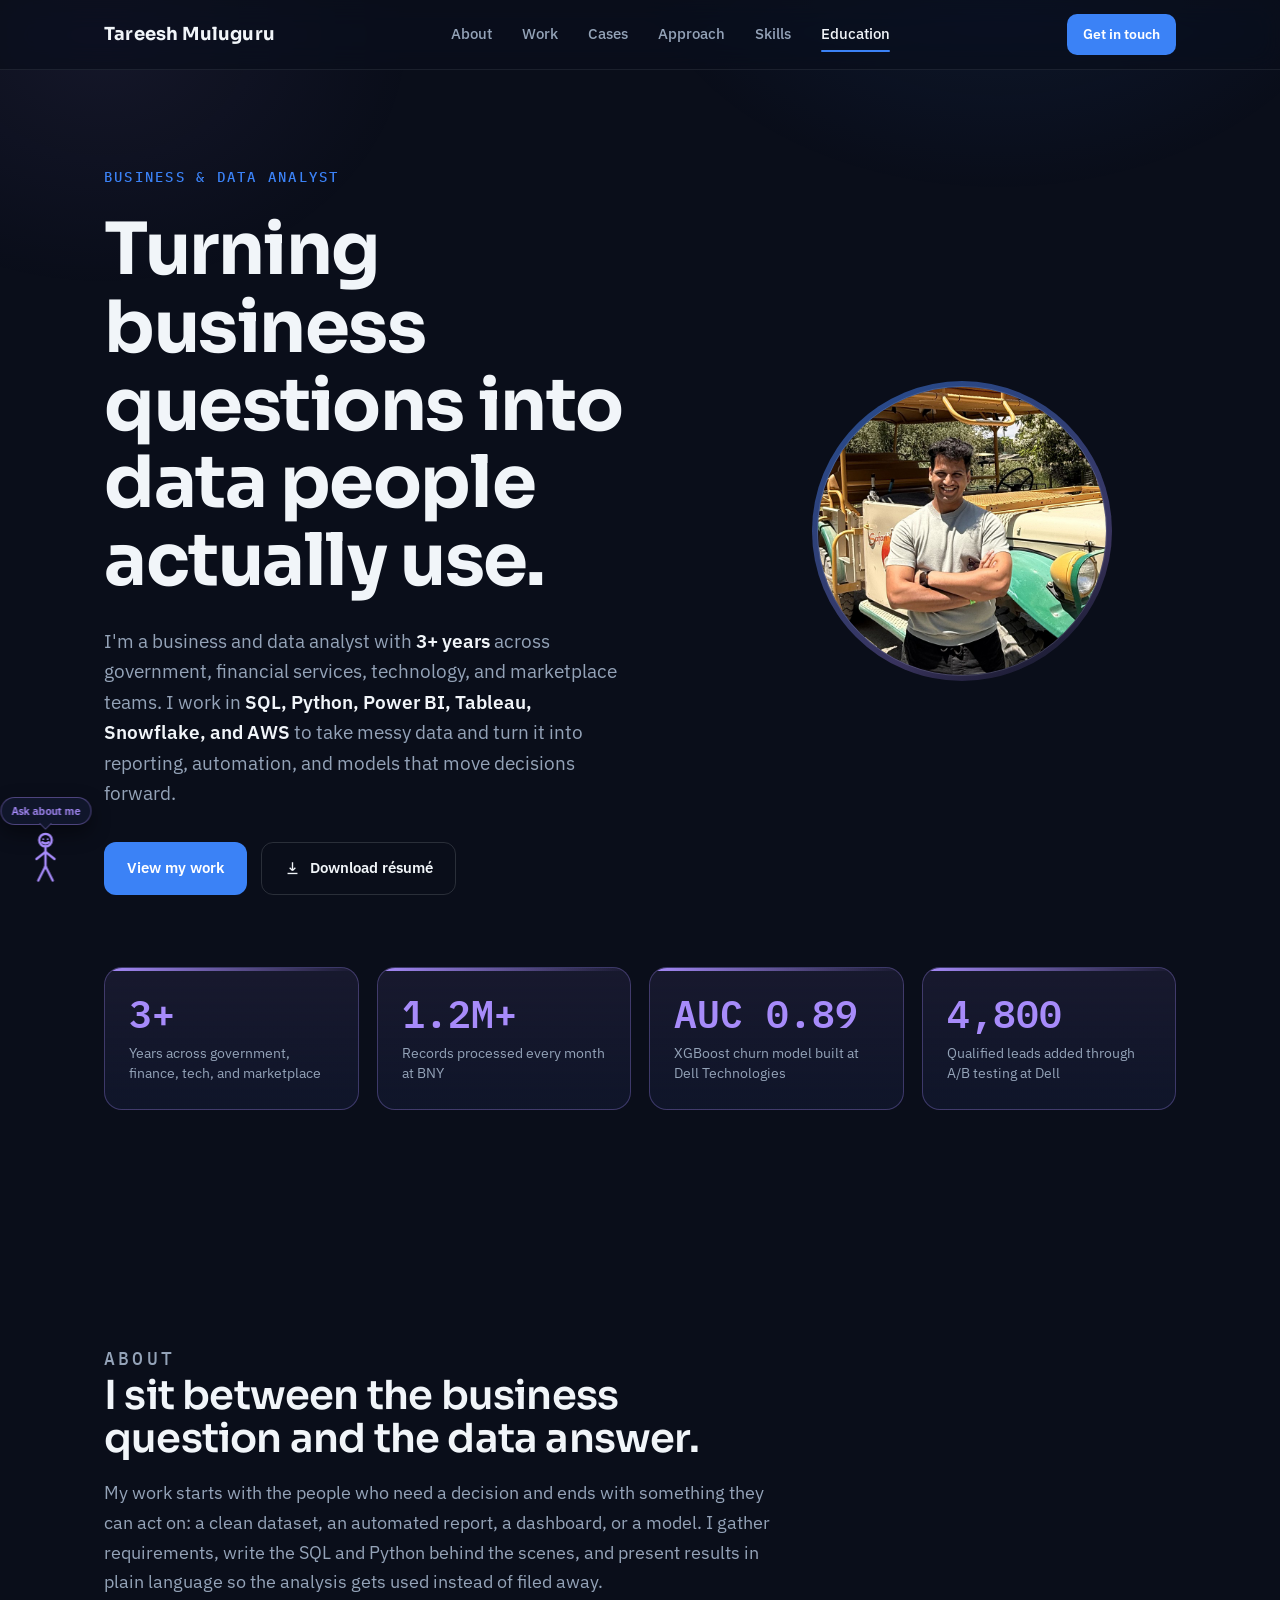
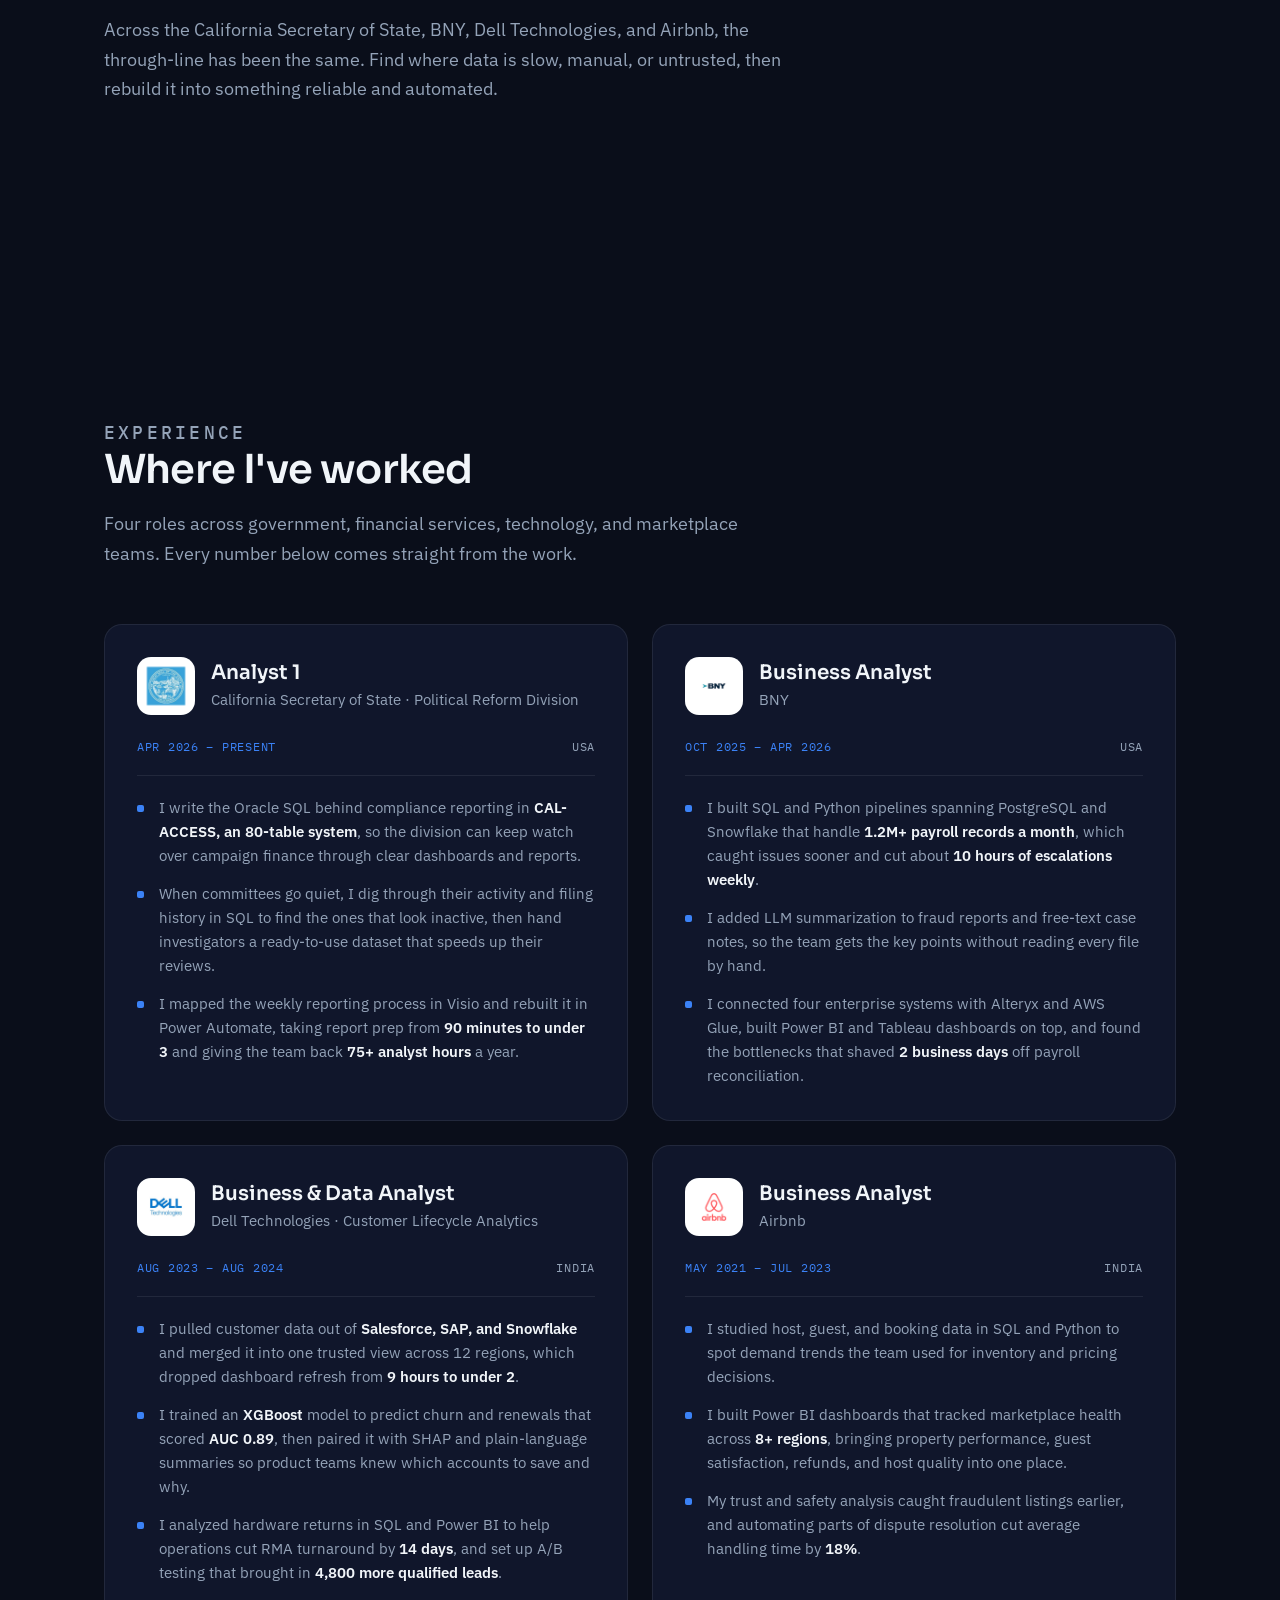
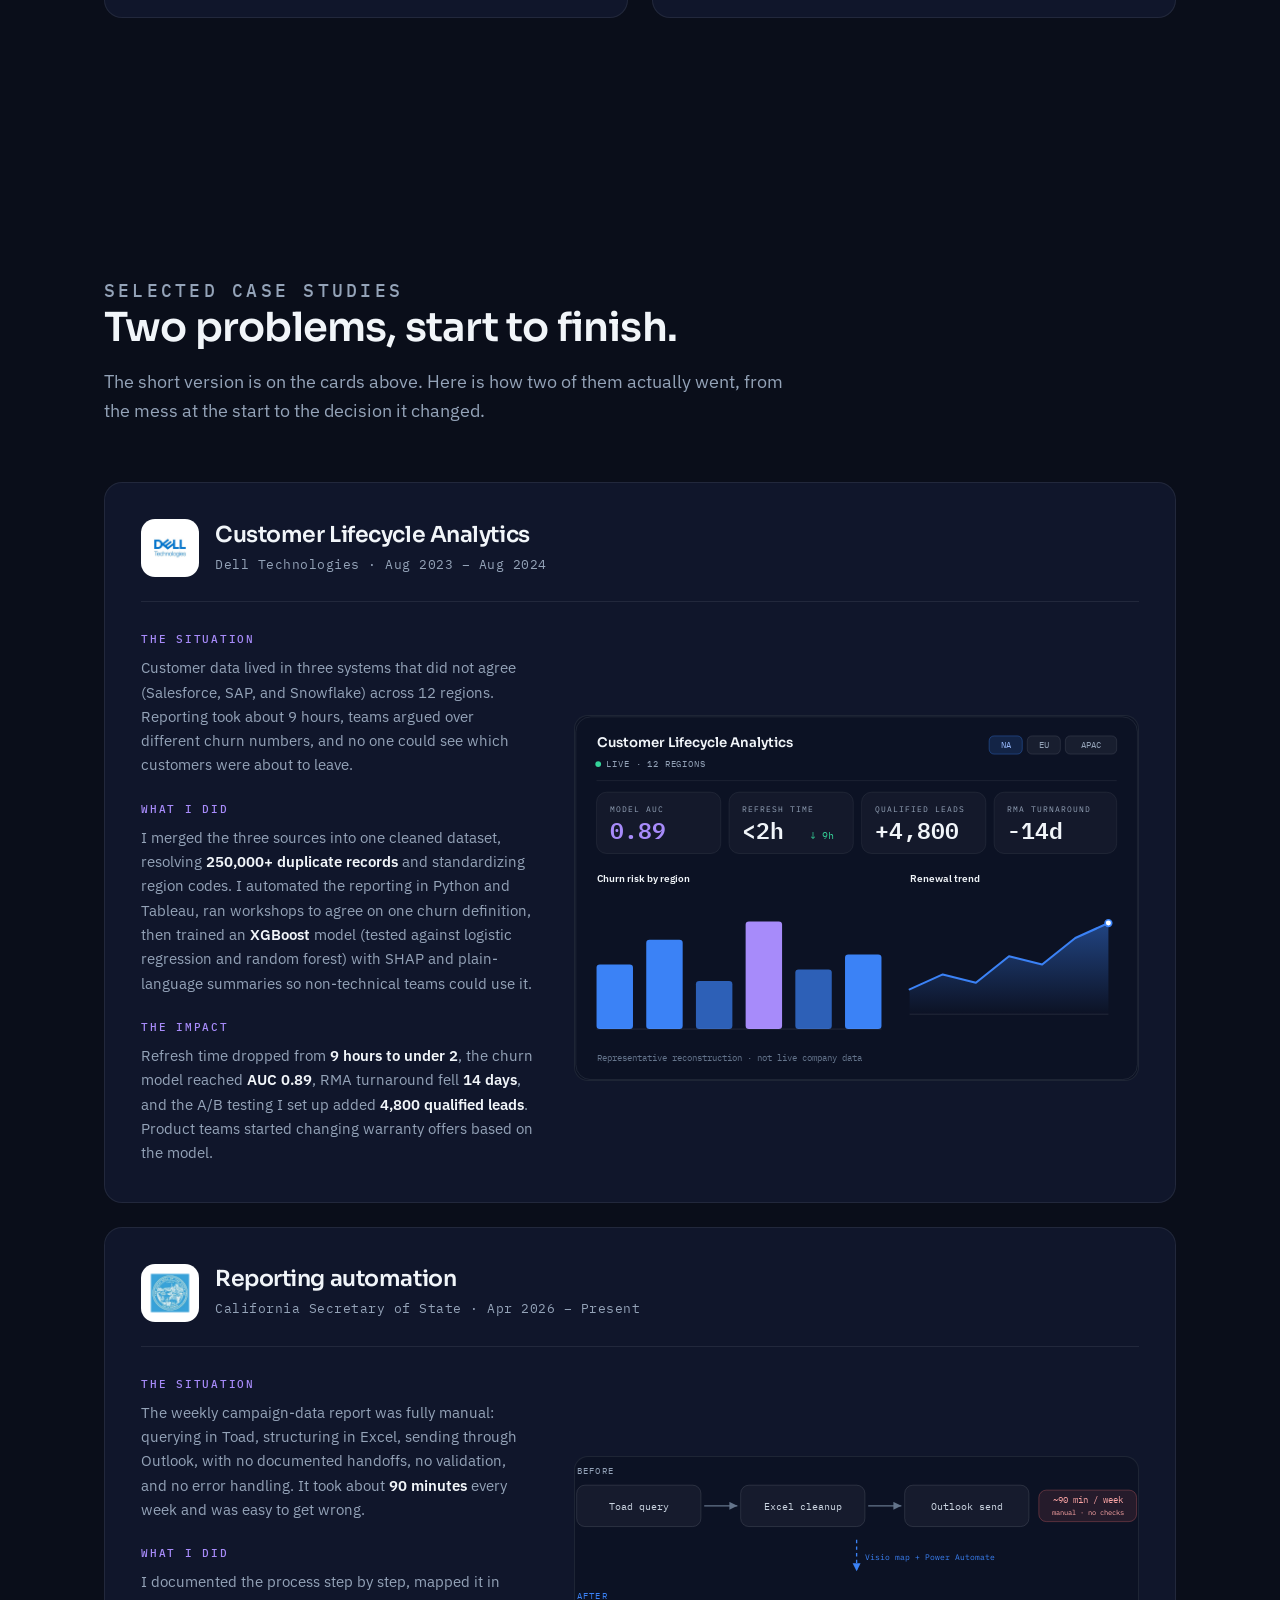
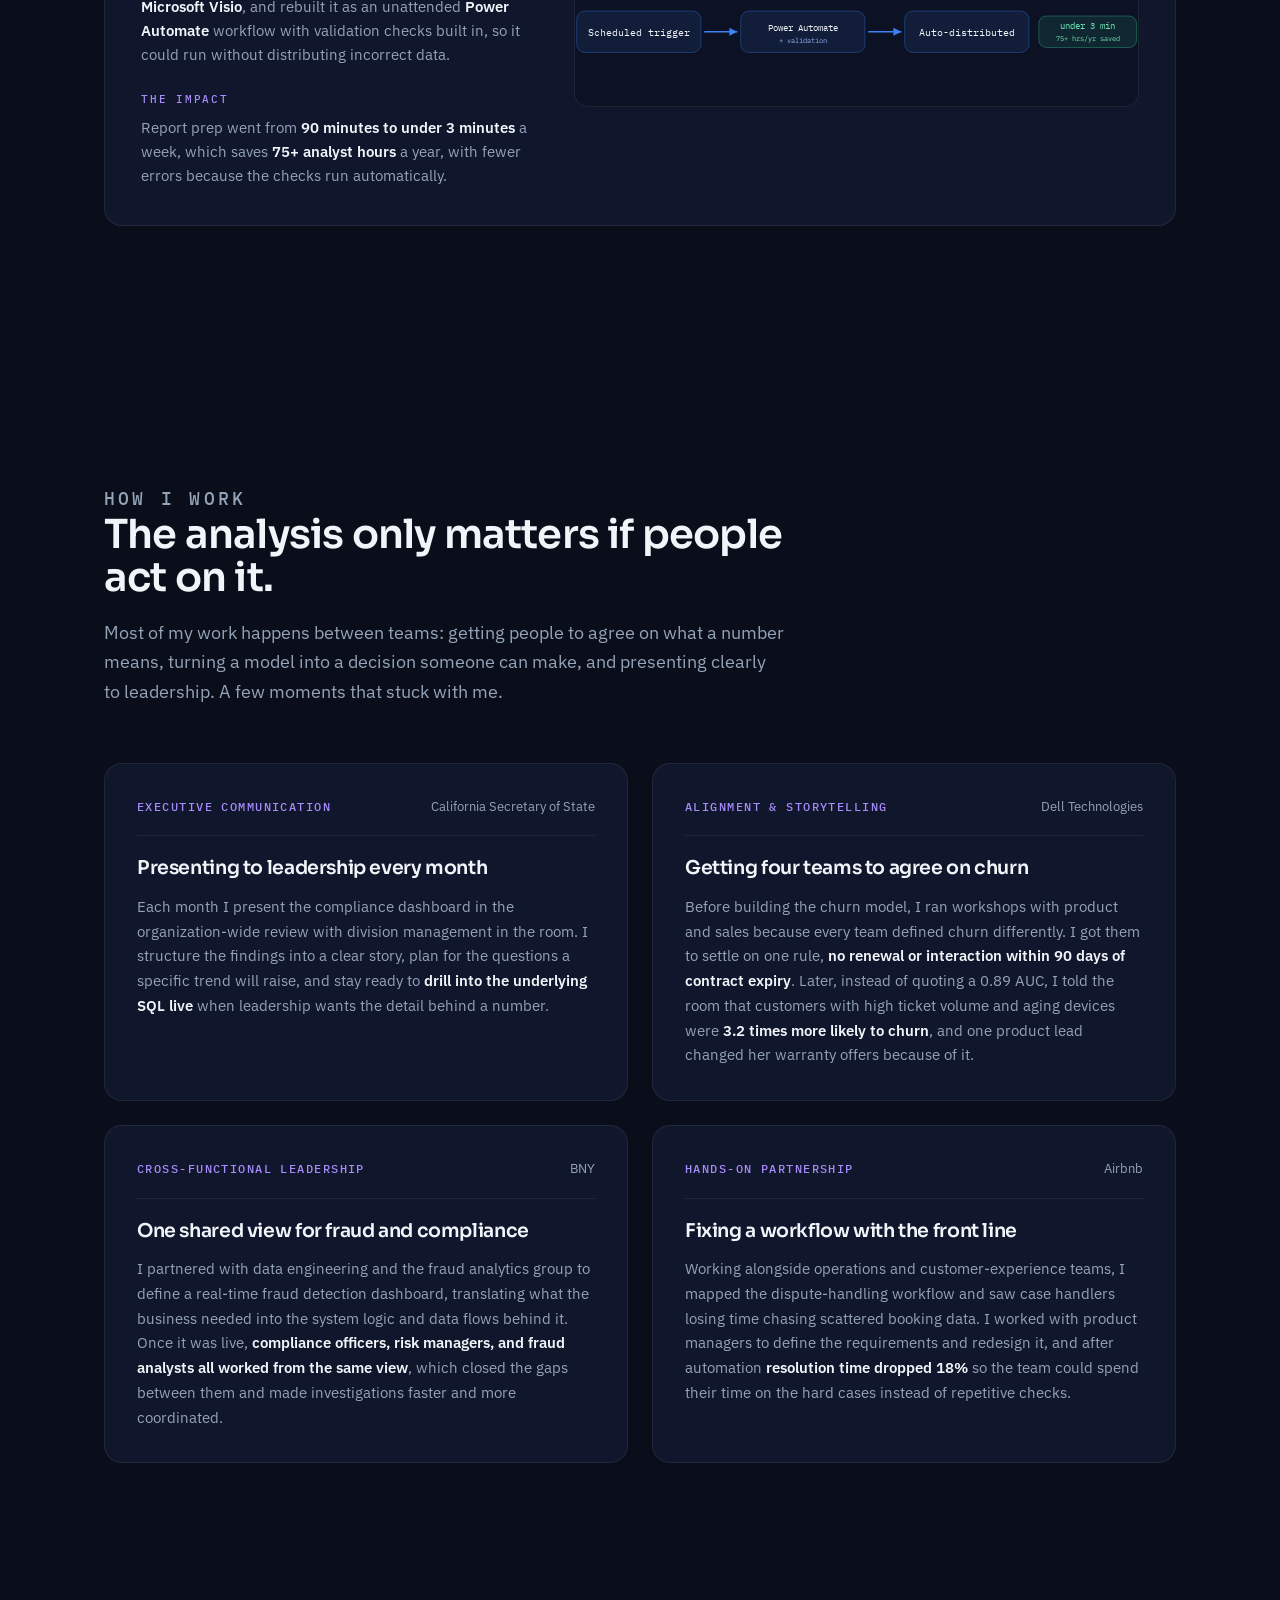
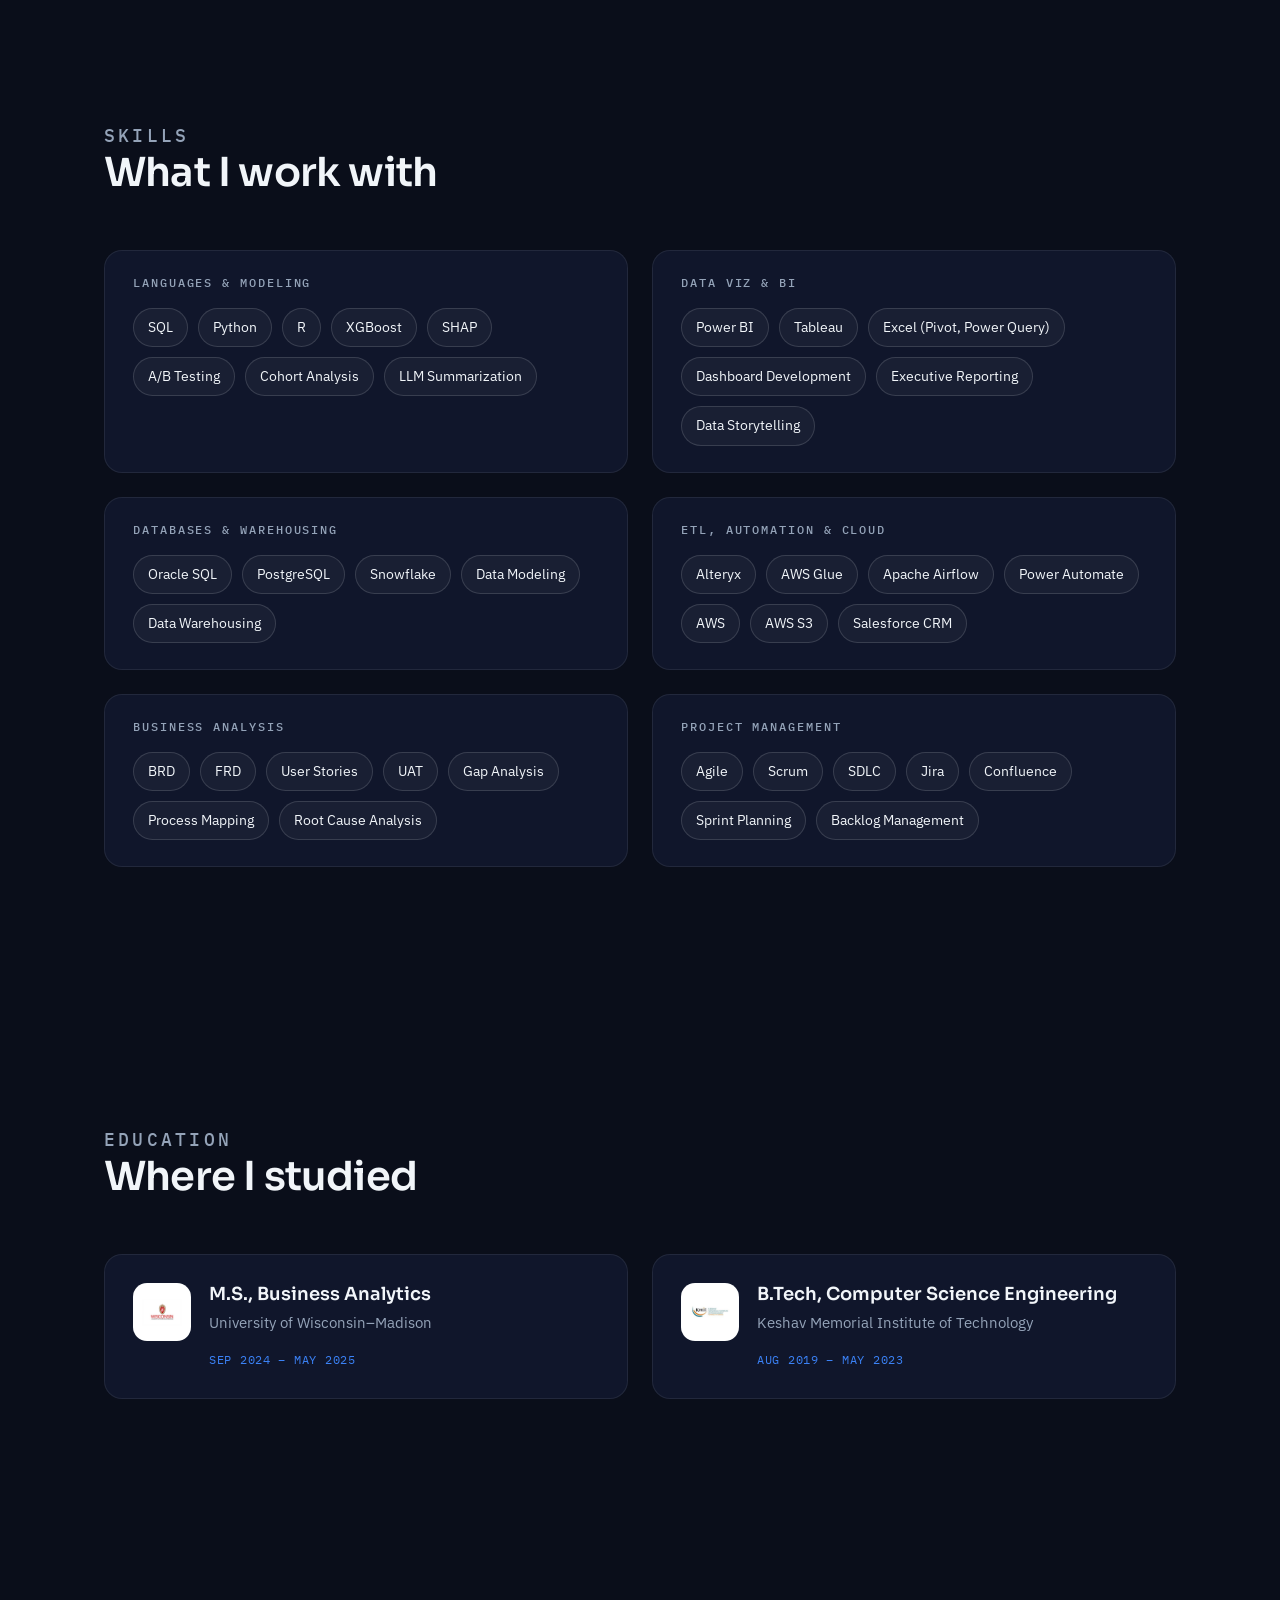
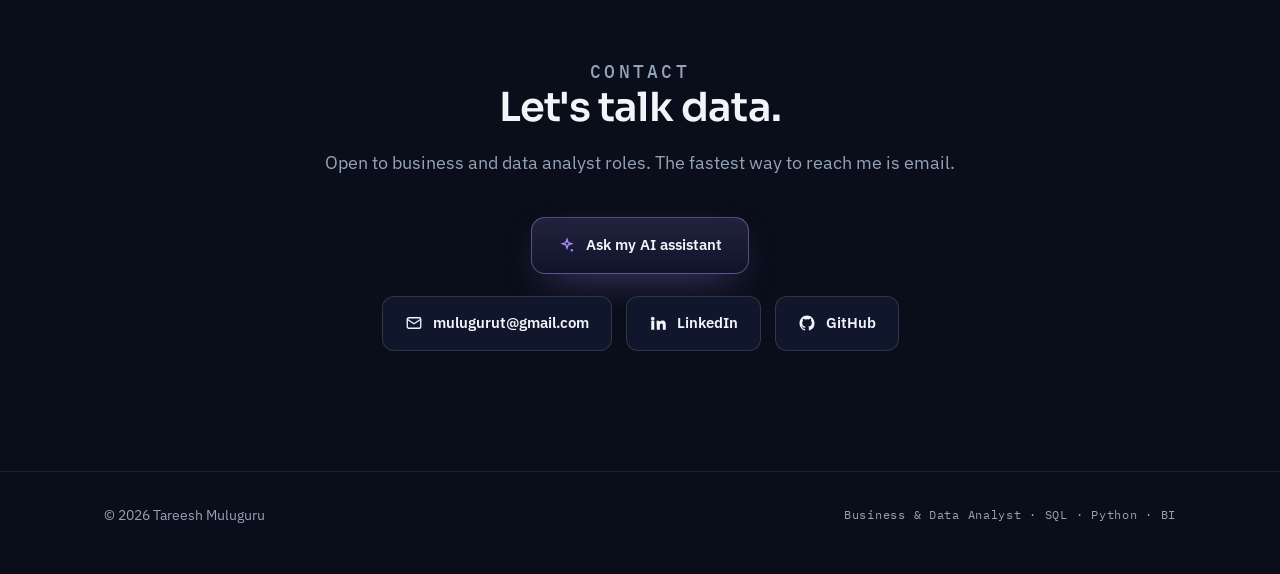
==== commit 4284d662: "Add roaming stick-figure 'Ask about me' entry to the assistant" ====
--- a/index.html
+++ b/index.html
@@ -38,10 +38,6 @@
       <a href="#education">Education</a>
     </nav>
     <div class="nav-actions">
-      <a href="chat.html" target="_blank" rel="noopener" class="nav-ai">
-        <svg viewBox="0 0 24 24" width="15" height="15" fill="none" stroke="currentColor" stroke-width="1.8" aria-hidden="true"><path d="M12 3l1.6 4.6L18 9l-4.4 1.4L12 15l-1.6-4.6L6 9l4.4-1.4z"/><circle cx="18.5" cy="17.5" r="1.5" fill="currentColor" stroke="none"/></svg>
-        Ask about me
-      </a>
       <a href="#contact" class="nav-cta">Get in touch</a>
     </div>
   </div>
@@ -507,6 +503,24 @@
 
 </main>
 
+<!-- Roaming "ask about me" stick figure (opens the AI assistant) -->
+<a id="roamer" class="roamer" href="chat.html" target="_blank" rel="noopener" aria-label="Ask my AI assistant about Tareesh">
+  <span class="roamer-bubble">Ask about me</span>
+  <span class="roamer-sprite" aria-hidden="true">
+    <svg viewBox="0 0 44 60" xmlns="http://www.w3.org/2000/svg">
+      <circle class="head" cx="22" cy="9" r="7"/>
+      <circle class="eye" cx="19.5" cy="8" r="1"/>
+      <circle class="eye" cx="24.5" cy="8" r="1"/>
+      <path class="stick" d="M18.5 11.4 Q22 14 25.5 11.4"/>
+      <line class="stick" x1="22" y1="16" x2="22" y2="38"/>
+      <line class="stick arm arm1" x1="22" y1="22" x2="12" y2="30"/>
+      <line class="stick arm arm2" x1="22" y1="22" x2="32" y2="30"/>
+      <line class="stick leg leg1" x1="22" y1="38" x2="14" y2="54"/>
+      <line class="stick leg leg2" x1="22" y1="38" x2="30" y2="54"/>
+    </svg>
+  </span>
+</a>
+
 <footer>
   <div class="foot-inner">
     <span>© <span id="year"></span> Tareesh Muluguru</span>
--- a/styles.css
+++ b/styles.css
@@ -310,6 +310,39 @@
   /* ---------- Reveal animation ---------- */
   .reveal{opacity:0;transform:translateY(26px);transition:opacity .7s var(--ease),transform .7s var(--ease);}
   .reveal.in{opacity:1;transform:none;}
+
+  /* ---------- Roaming "ask about me" stick figure ---------- */
+  .roamer{
+    position:fixed;left:0;bottom:14px;z-index:40;
+    display:flex;flex-direction:column;align-items:center;gap:7px;
+    width:64px;text-decoration:none;cursor:pointer;
+    transform:translateX(20px);will-change:transform;
+  }
+  .roamer-bubble{
+    font-family:var(--body);font-size:11px;font-weight:600;color:var(--secondary);
+    background:var(--surface);border:1px solid rgba(167,139,250,.4);
+    padding:4px 10px;border-radius:999px;white-space:nowrap;position:relative;
+    box-shadow:0 8px 20px rgba(0,0,0,.45);transition:transform .2s var(--ease);
+  }
+  .roamer-bubble::after{
+    content:"";position:absolute;left:50%;bottom:-4px;width:8px;height:8px;
+    background:var(--surface);border-right:1px solid rgba(167,139,250,.4);border-bottom:1px solid rgba(167,139,250,.4);
+    transform:translateX(-50%) rotate(45deg);
+  }
+  .roamer-sprite{display:block;transition:transform .12s linear;}
+  .roamer-sprite svg{display:block;width:40px;height:54px;overflow:visible;}
+  .roamer .stick{fill:none;stroke:var(--secondary);stroke-width:2.6;stroke-linecap:round;stroke-linejoin:round;}
+  .roamer .head{fill:none;stroke:var(--secondary);stroke-width:2.6;}
+  .roamer .eye{fill:var(--secondary);}
+  .roamer .arm,.roamer .leg{transform-box:fill-box;transform-origin:top center;}
+  .roamer:hover .roamer-bubble,.roamer:focus-visible .roamer-bubble{transform:translateY(-3px);}
+  .roamer:hover .roamer-sprite svg,.roamer:focus-visible .roamer-sprite svg{filter:drop-shadow(0 0 7px rgba(167,139,250,.65));}
+  .roamer:focus-visible{outline:none;}
+  .roamer:focus-visible .roamer-bubble{outline:2px solid var(--primary);outline-offset:3px;}
+  /* limbs swing only while walking (JS adds .roaming) */
+  .roamer.roaming .leg1,.roamer.roaming .arm2{animation:limbSwing .46s infinite alternate ease-in-out;}
+  .roamer.roaming .leg2,.roamer.roaming .arm1{animation:limbSwing .46s infinite alternate-reverse ease-in-out;}
+  @keyframes limbSwing{from{transform:rotate(15deg);}to{transform:rotate(-15deg);}}
 
   /* ---------- Responsive ---------- */
   @media (max-width:900px){
@@ -330,10 +363,14 @@
   @media (max-width:480px){
     .stats{grid-template-columns:1fr;}
     body{font-size:16px;}
+    .roamer{width:54px;}
+    .roamer-sprite svg{width:34px;height:46px;}
+    .roamer-bubble{font-size:10px;padding:3px 8px;}
   }
 
   @media (prefers-reduced-motion:reduce){
     html{scroll-behavior:auto;}
     .reveal{opacity:1;transform:none;transition:none;}
     *{transition:none !important;}
-  }
+    .roamer .leg,.roamer .arm{animation:none !important;}
+  }
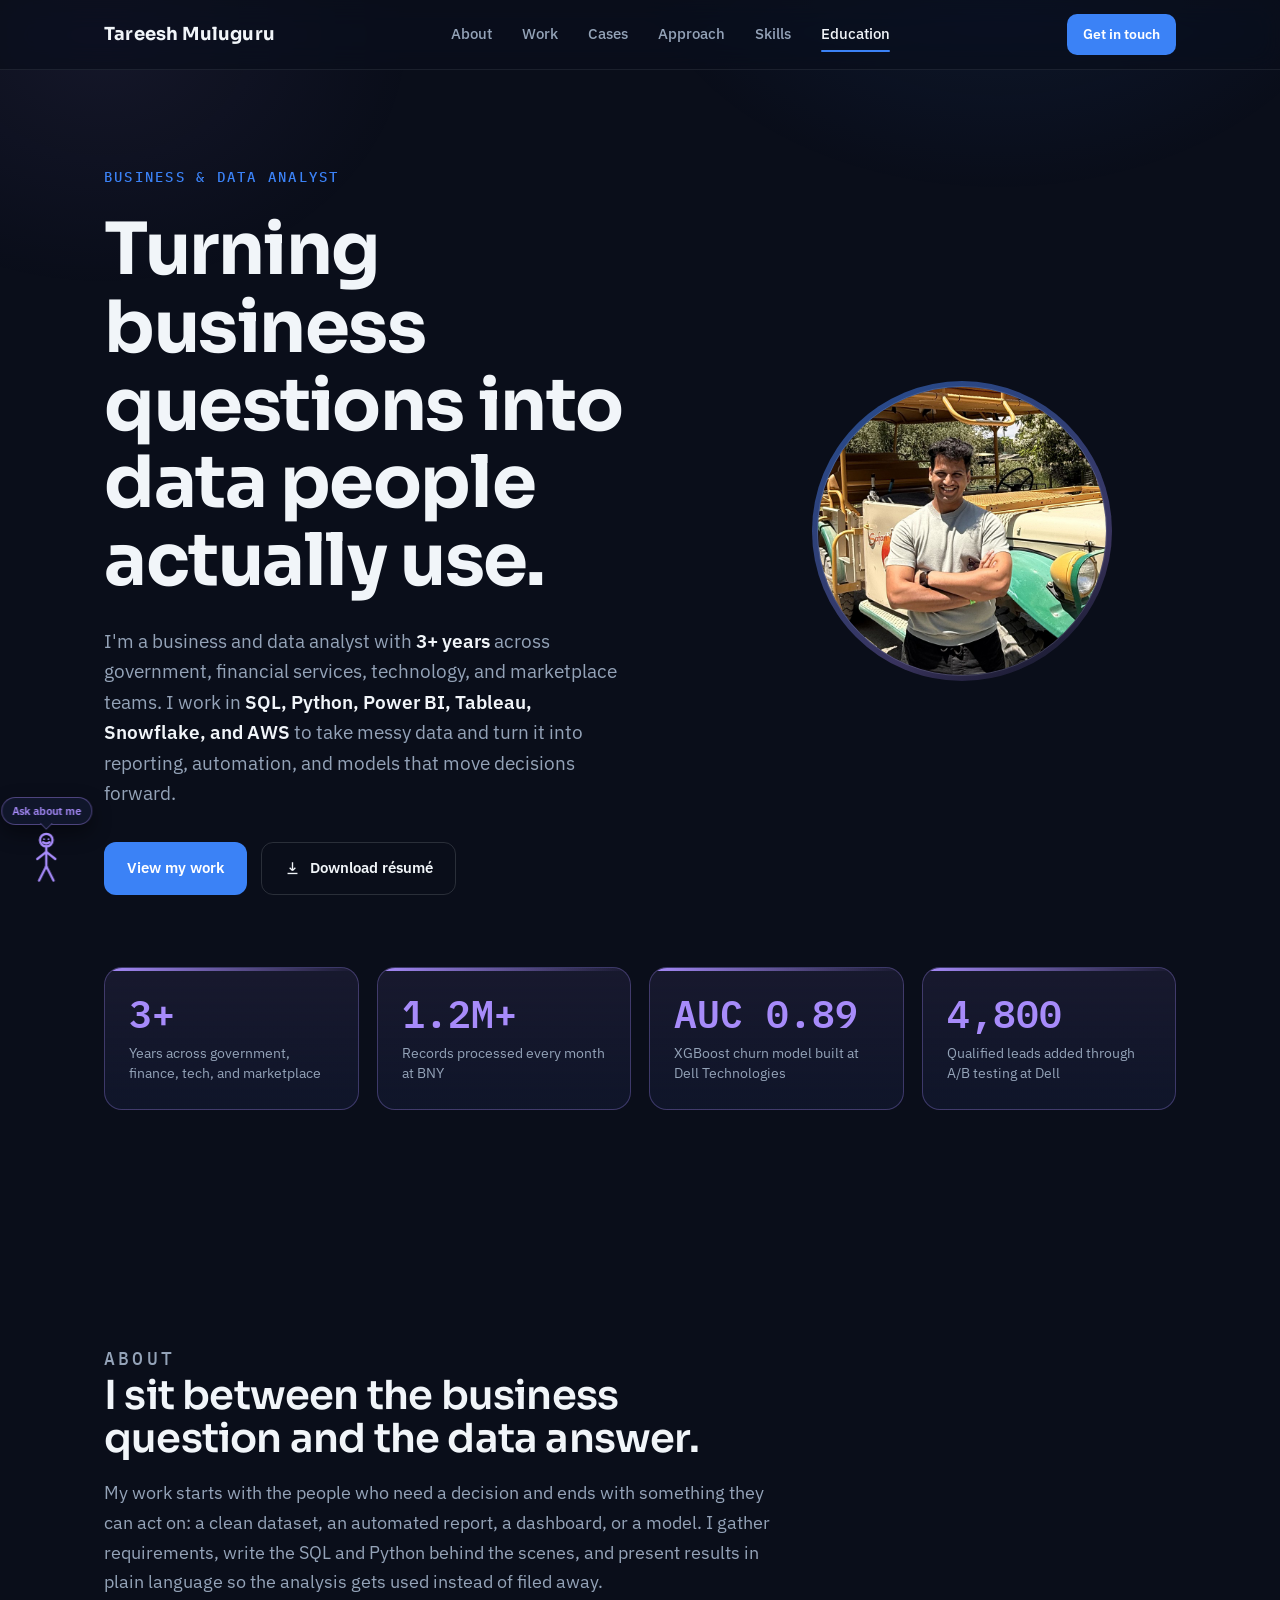
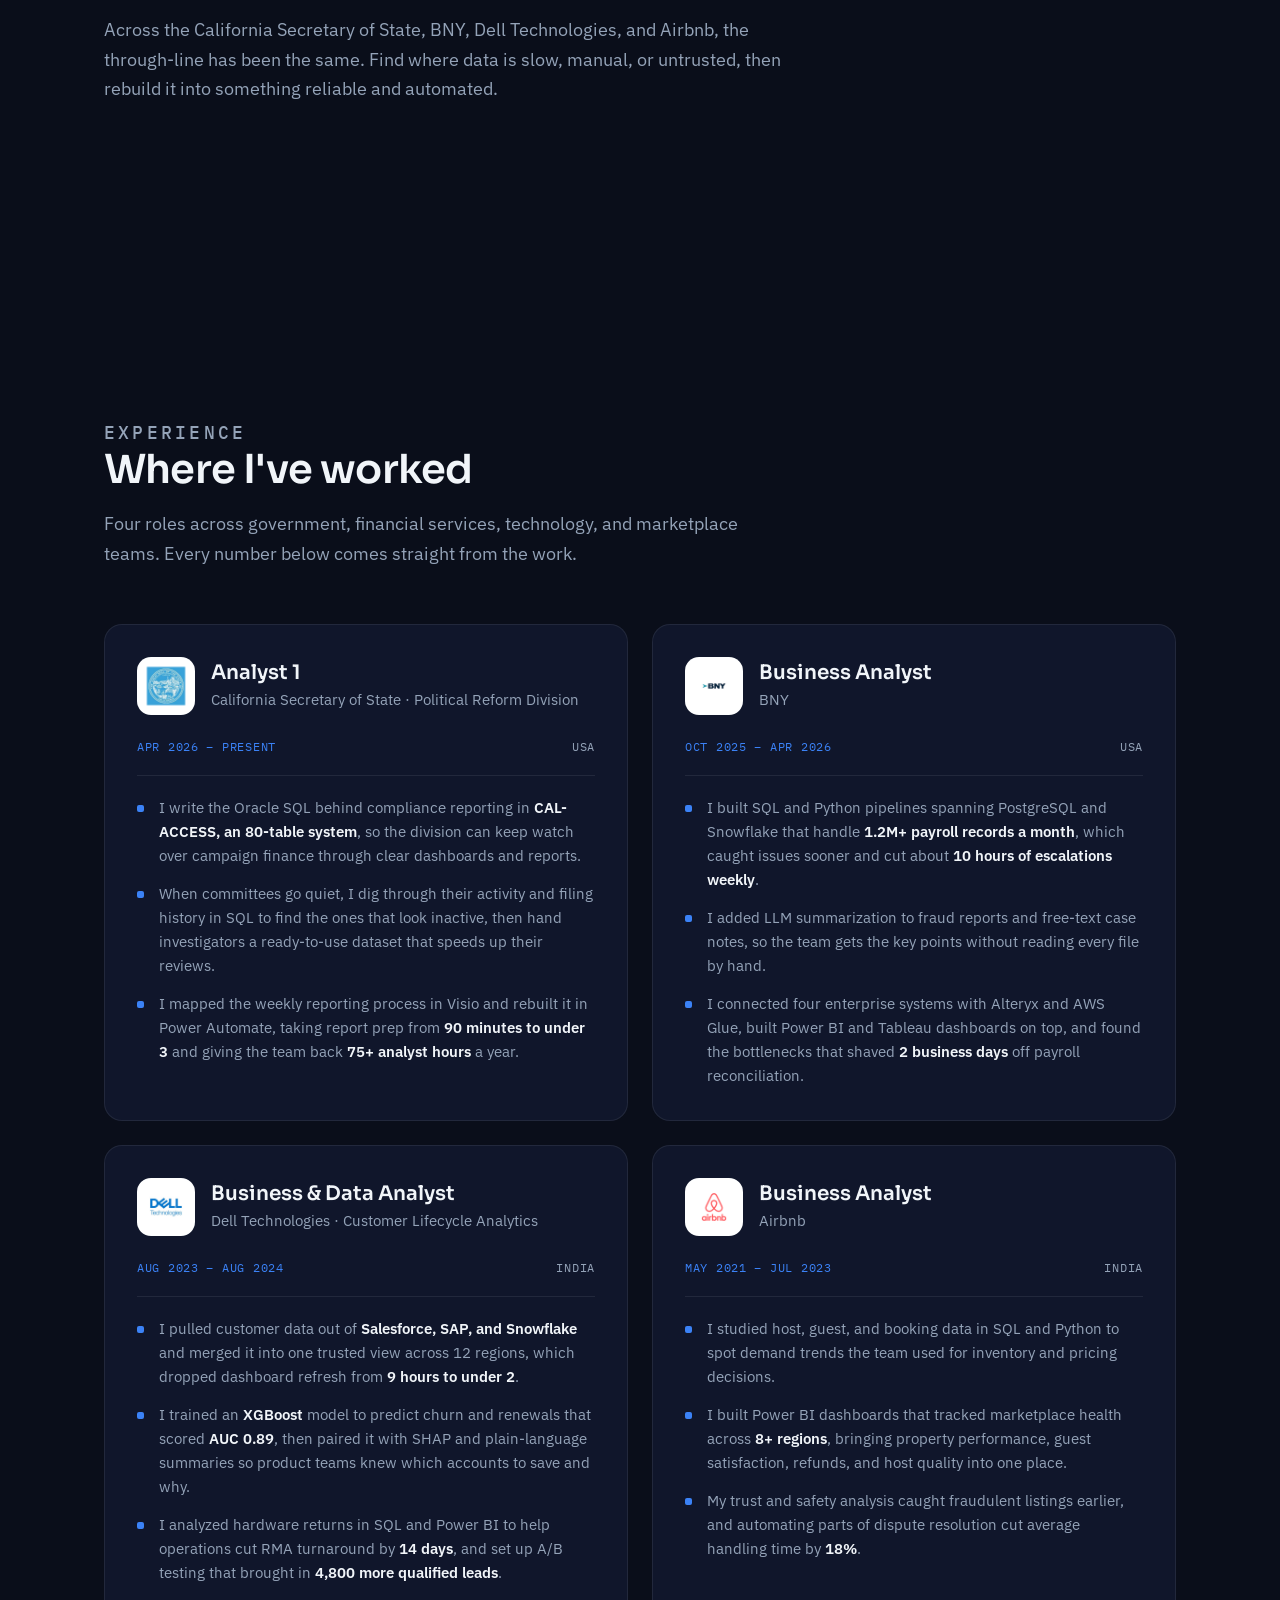
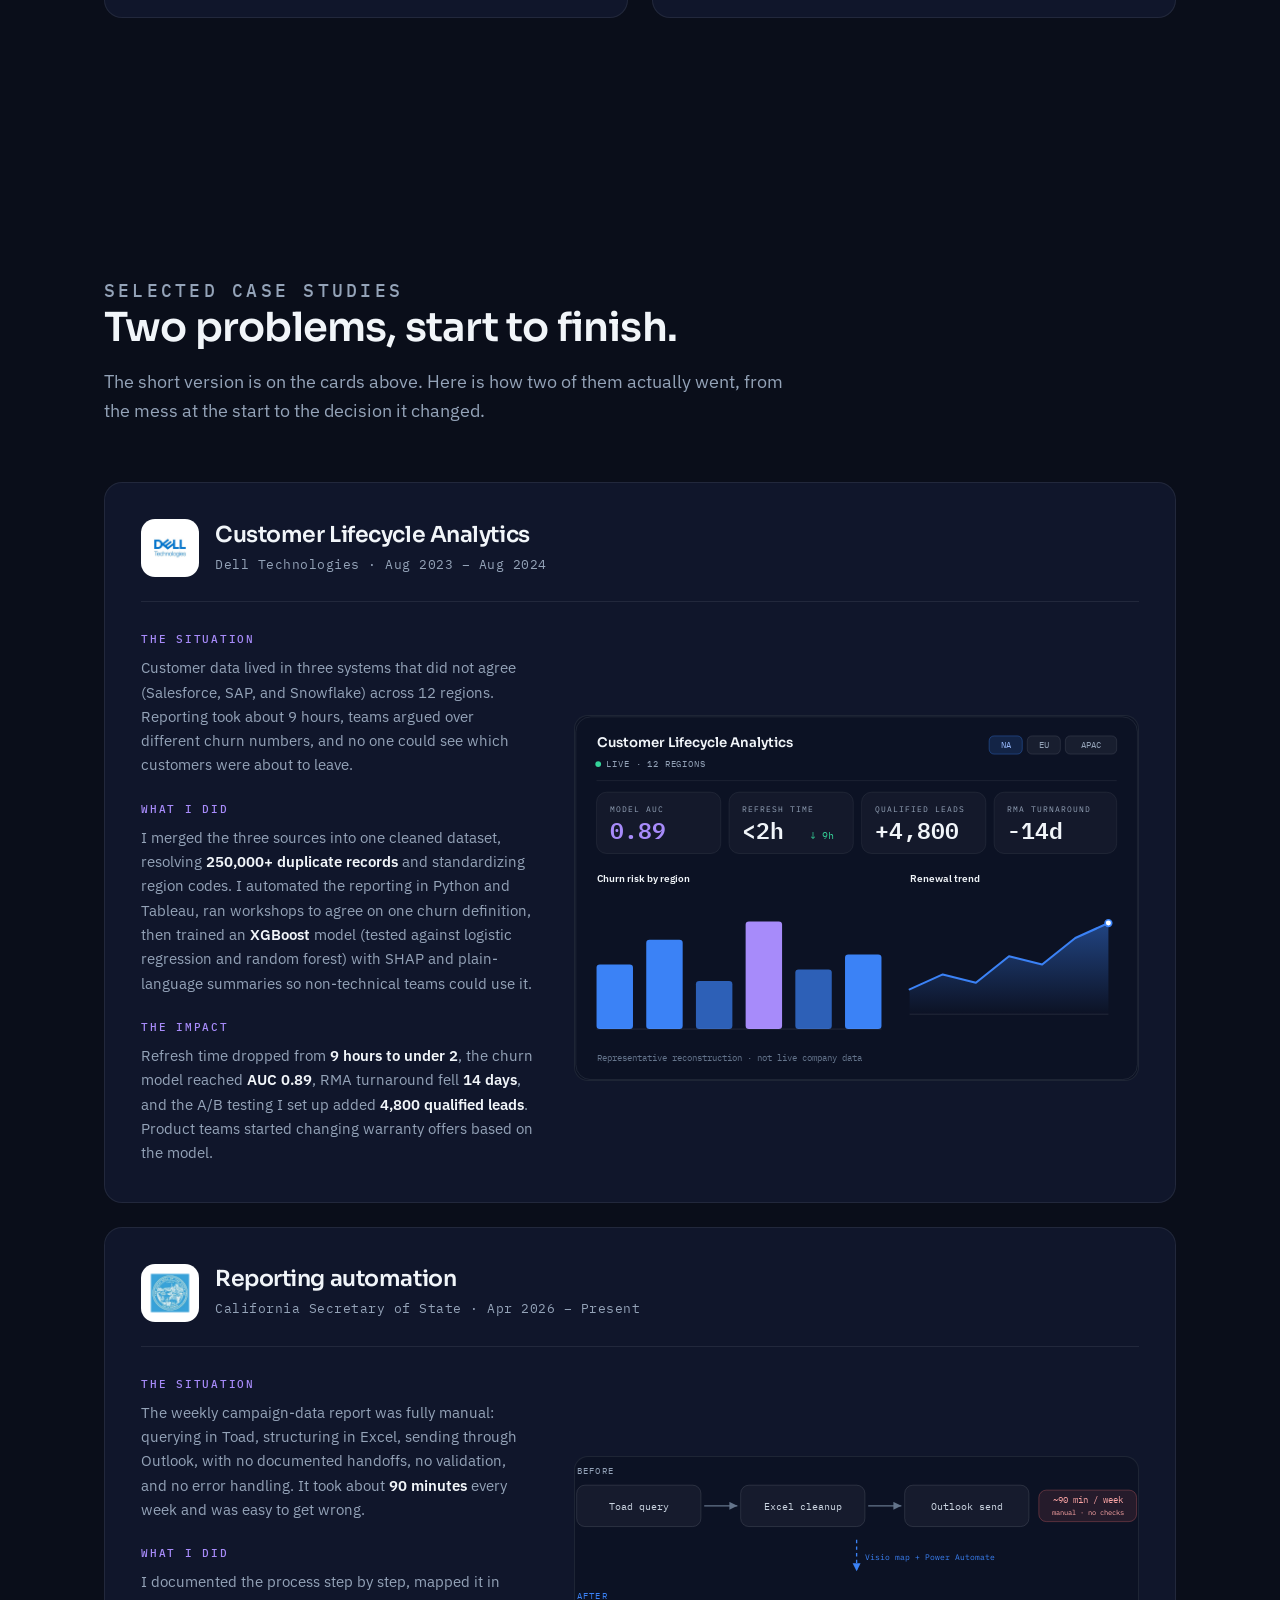
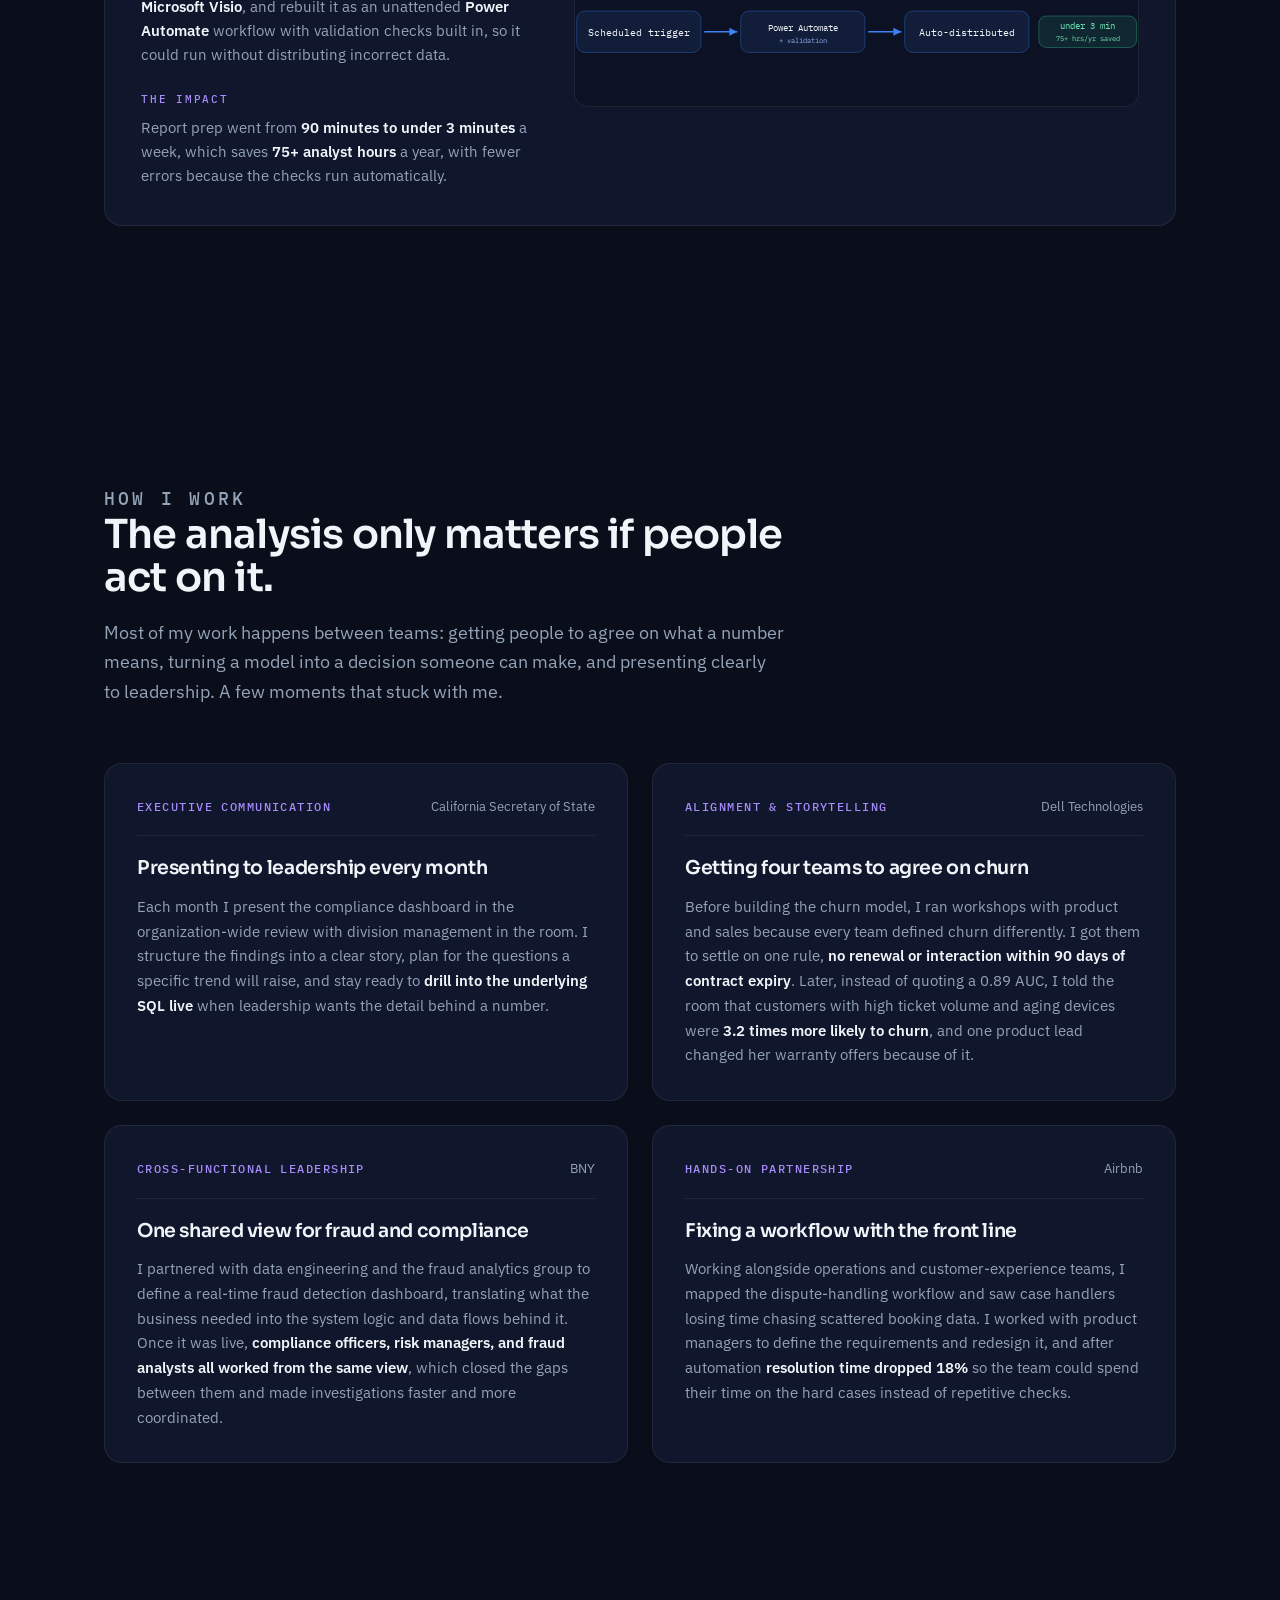
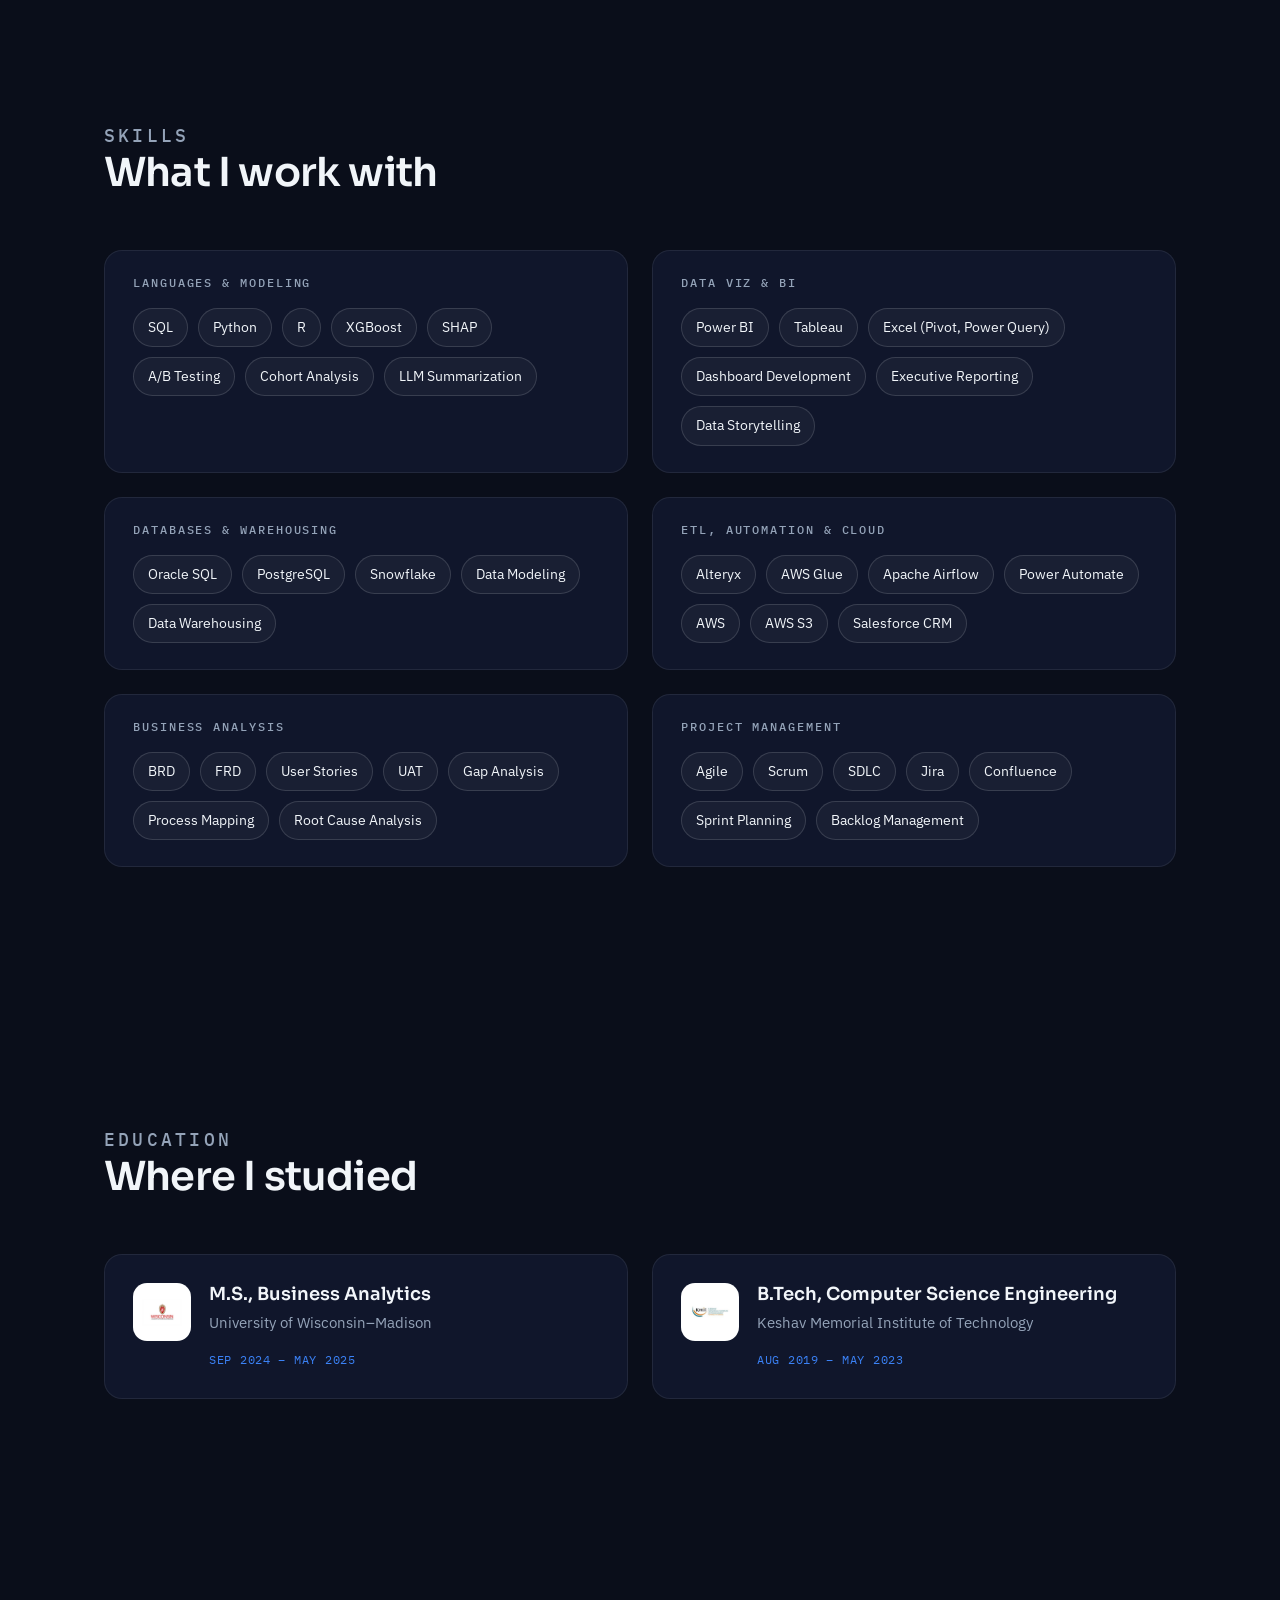
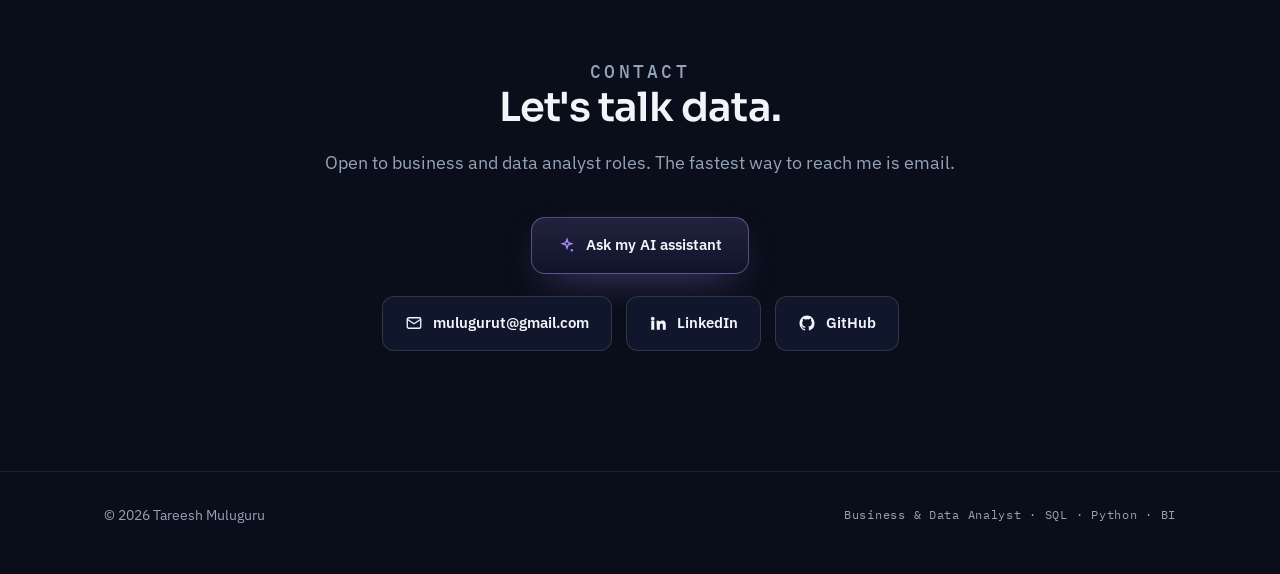
==== commit 720a5b0a: "Cache-bust CSS/JS so updates show immediately" ====
--- a/index.html
+++ b/index.html
@@ -20,7 +20,7 @@
 <link rel="preconnect" href="https://fonts.googleapis.com" />
 <link rel="preconnect" href="https://fonts.gstatic.com" crossorigin />
 <link href="https://fonts.googleapis.com/css2?family=Sora:wght@600;700&family=IBM+Plex+Sans:wght@400;500;600&family=IBM+Plex+Mono:wght@400;500;600&display=swap" rel="stylesheet" />
-<link rel="stylesheet" href="styles.css" />
+<link rel="stylesheet" href="styles.css?v=2" />
 </head>
 <body>
 
@@ -528,7 +528,7 @@
   </div>
 </footer>
 
-<script src="script.js" defer></script>
+<script src="script.js?v=2" defer></script>
 
 </body>
 </html>
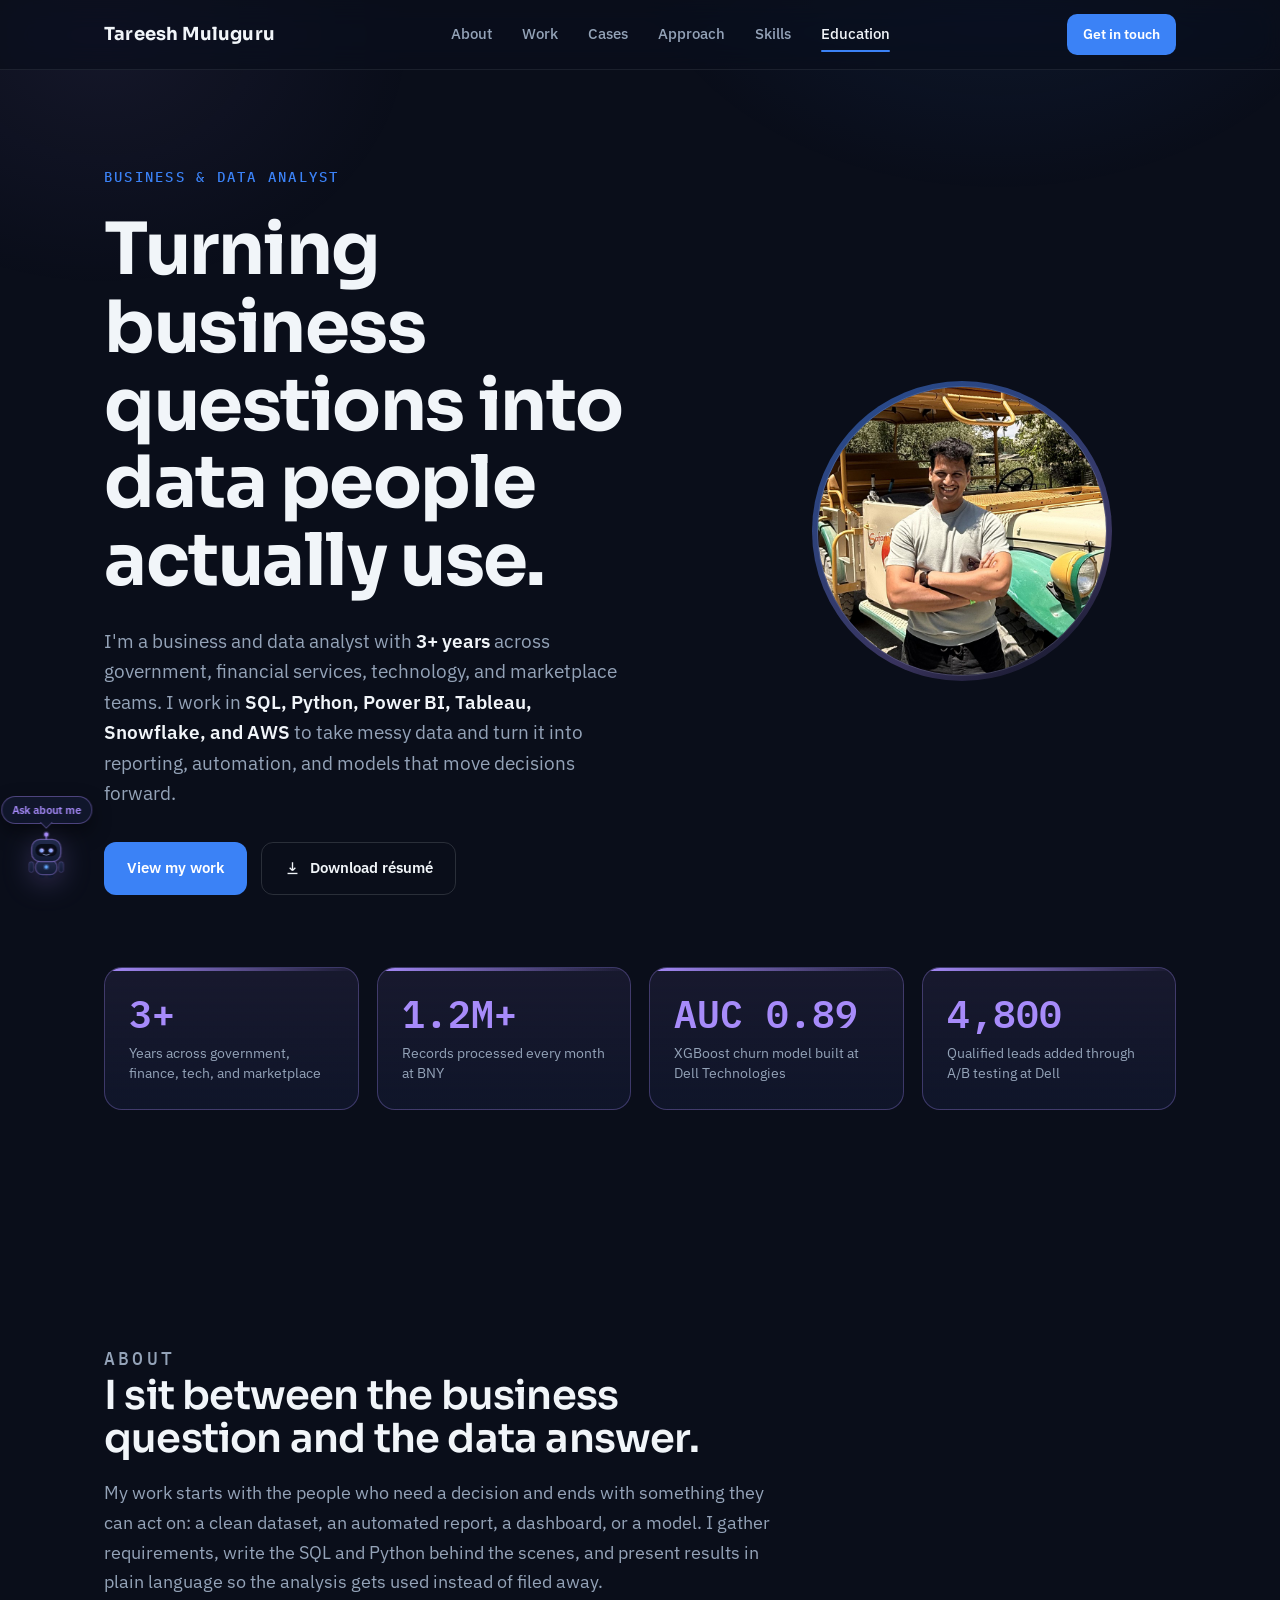
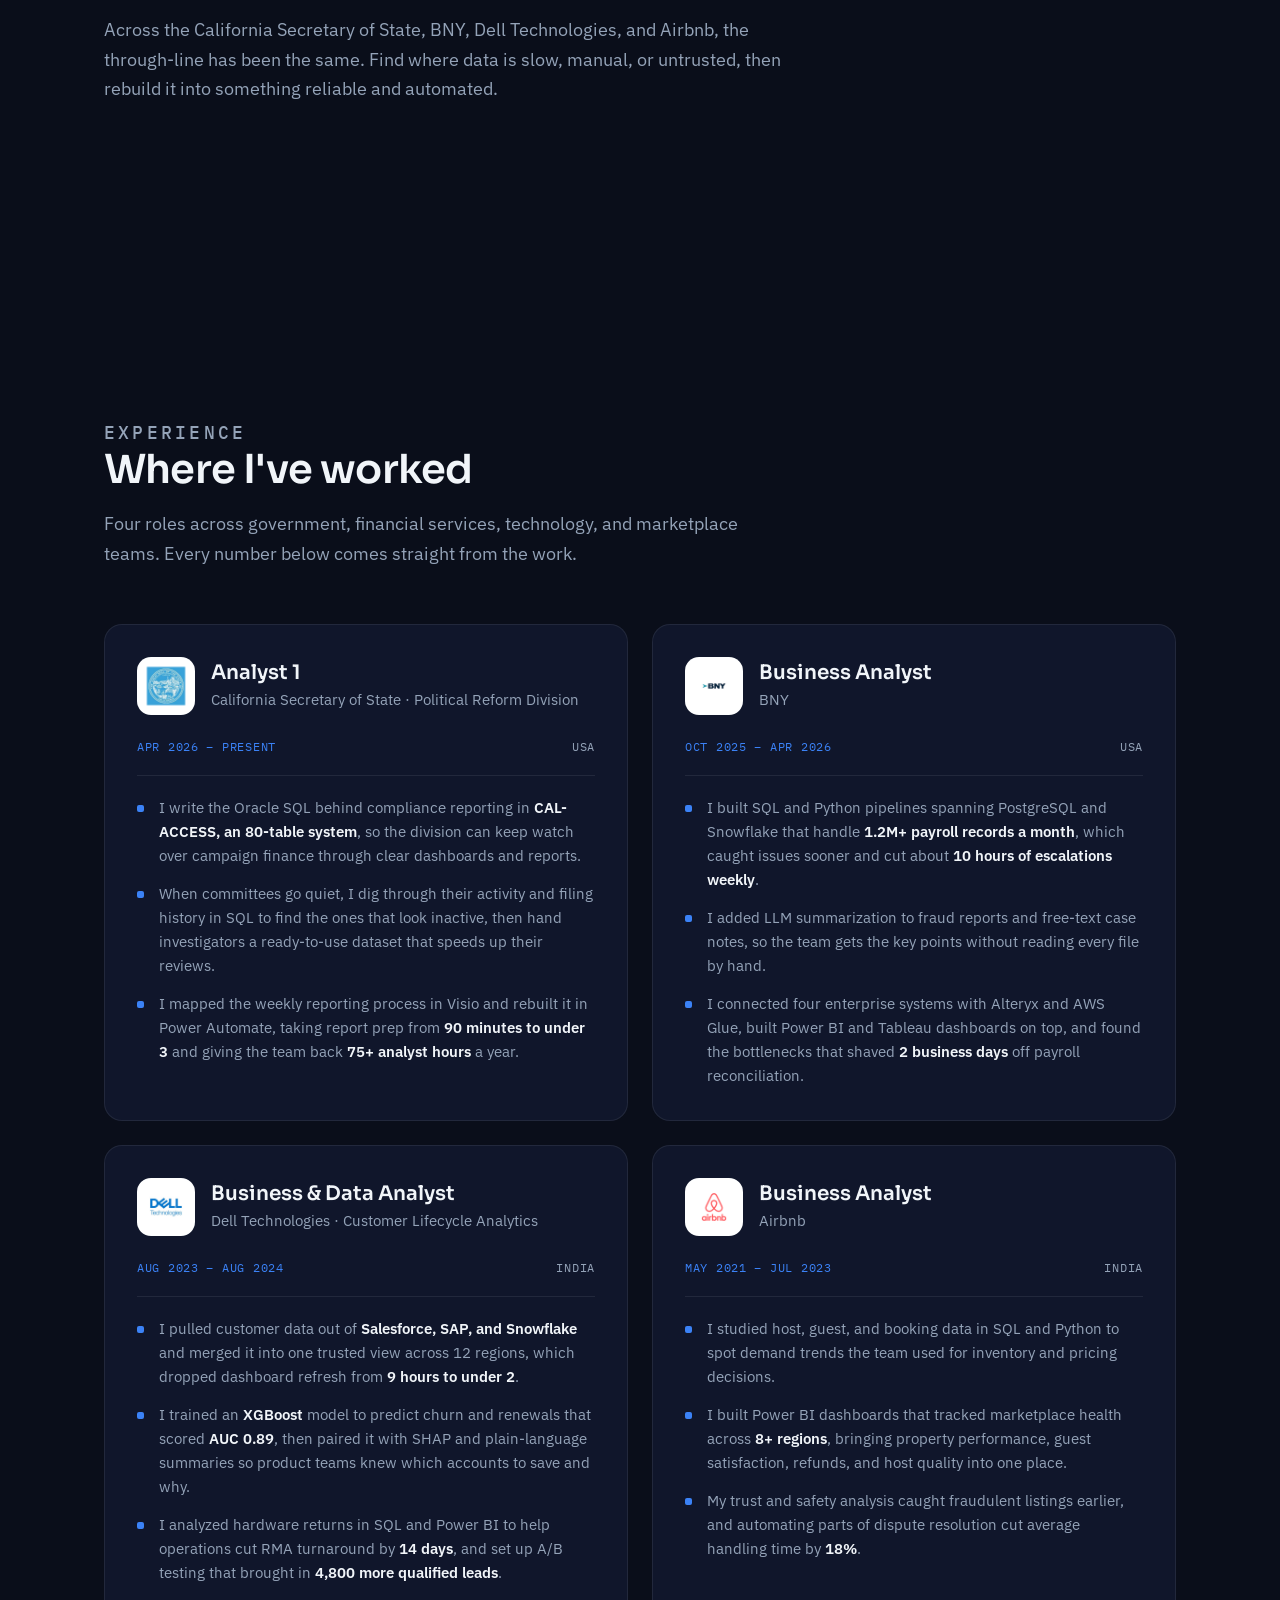
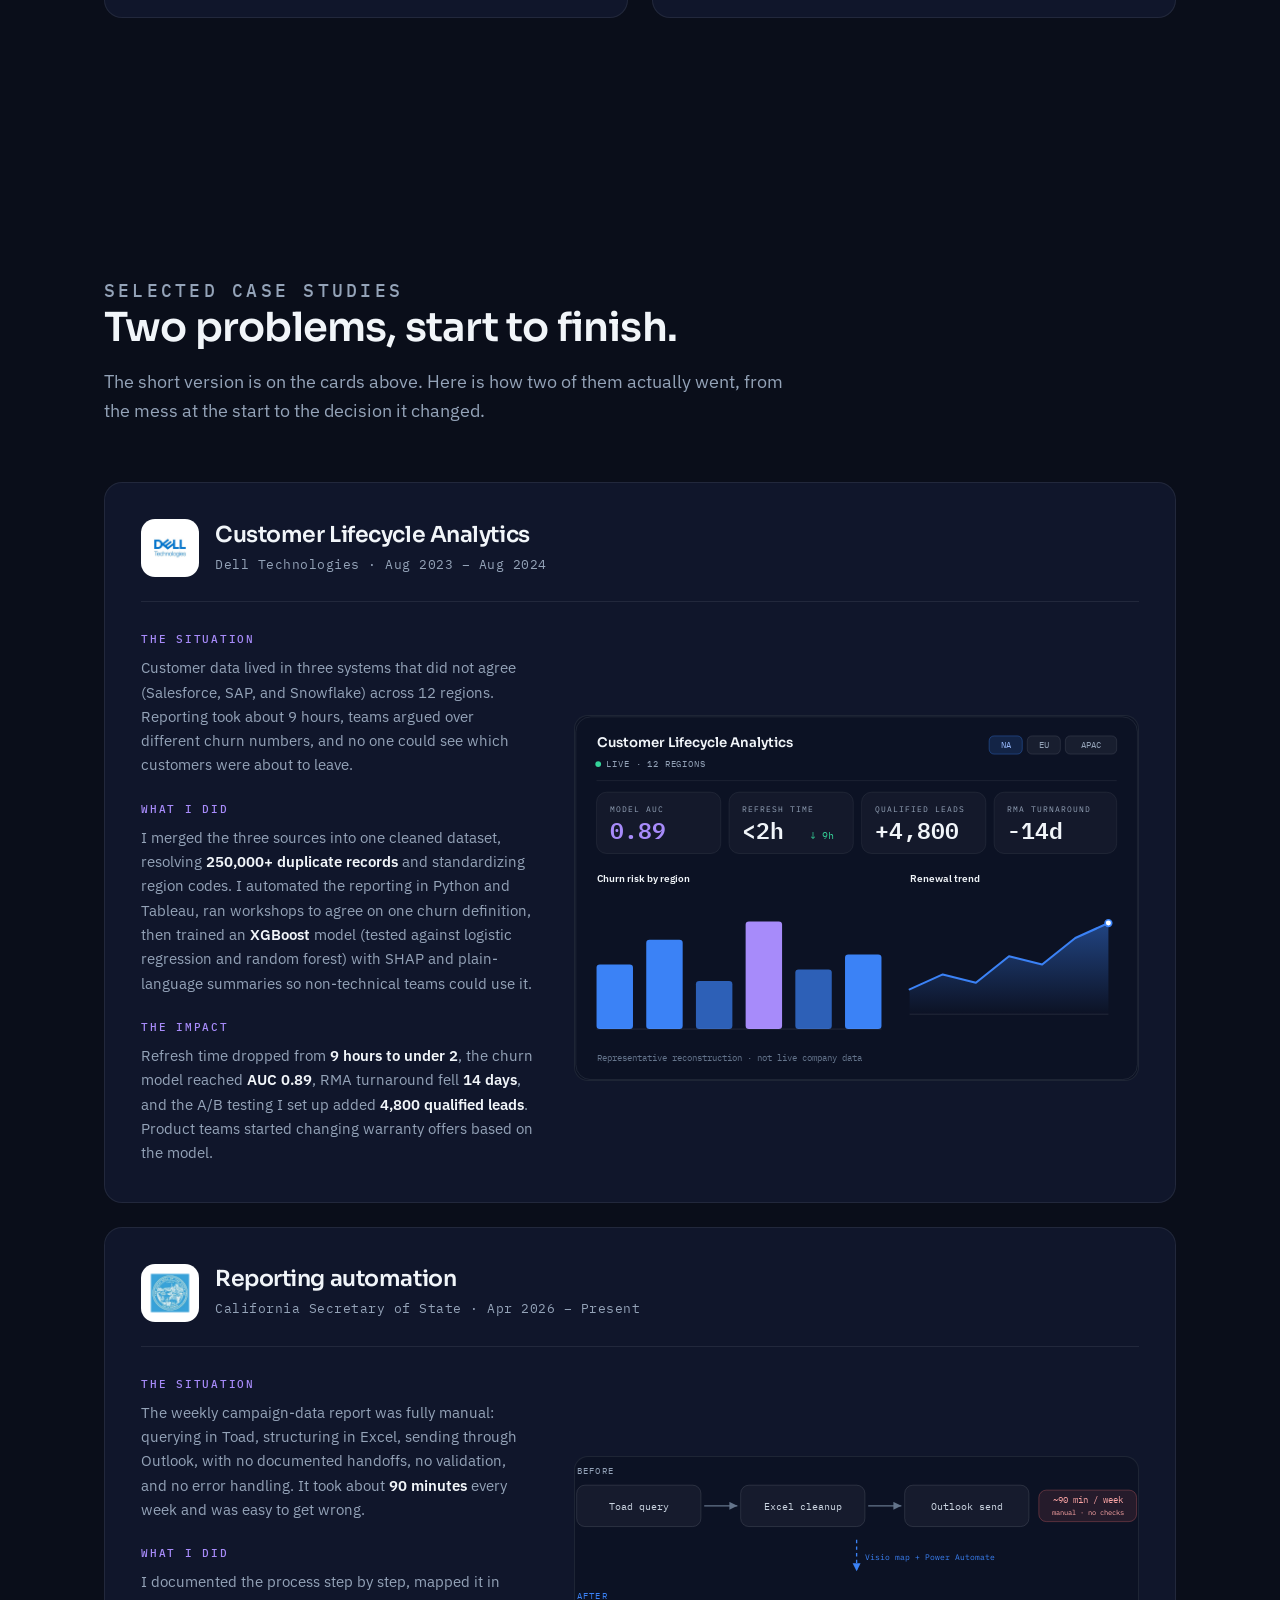
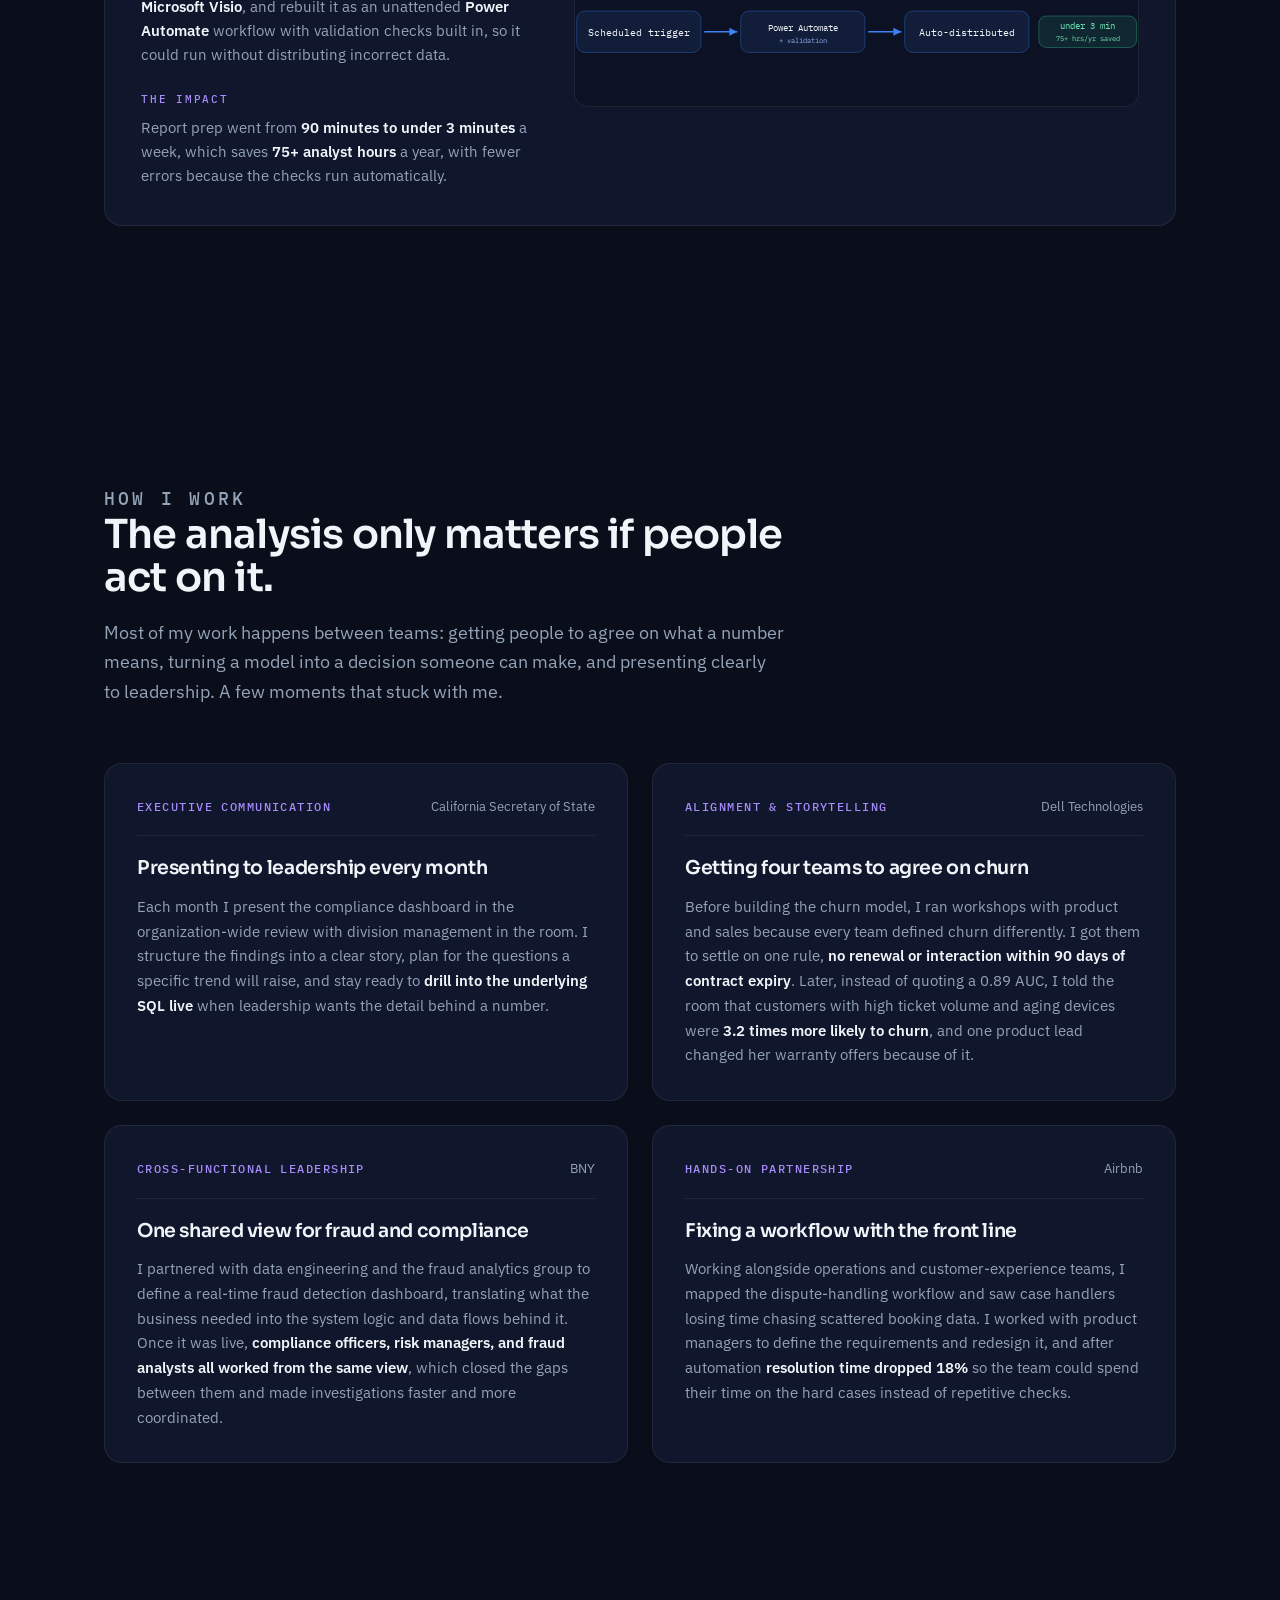
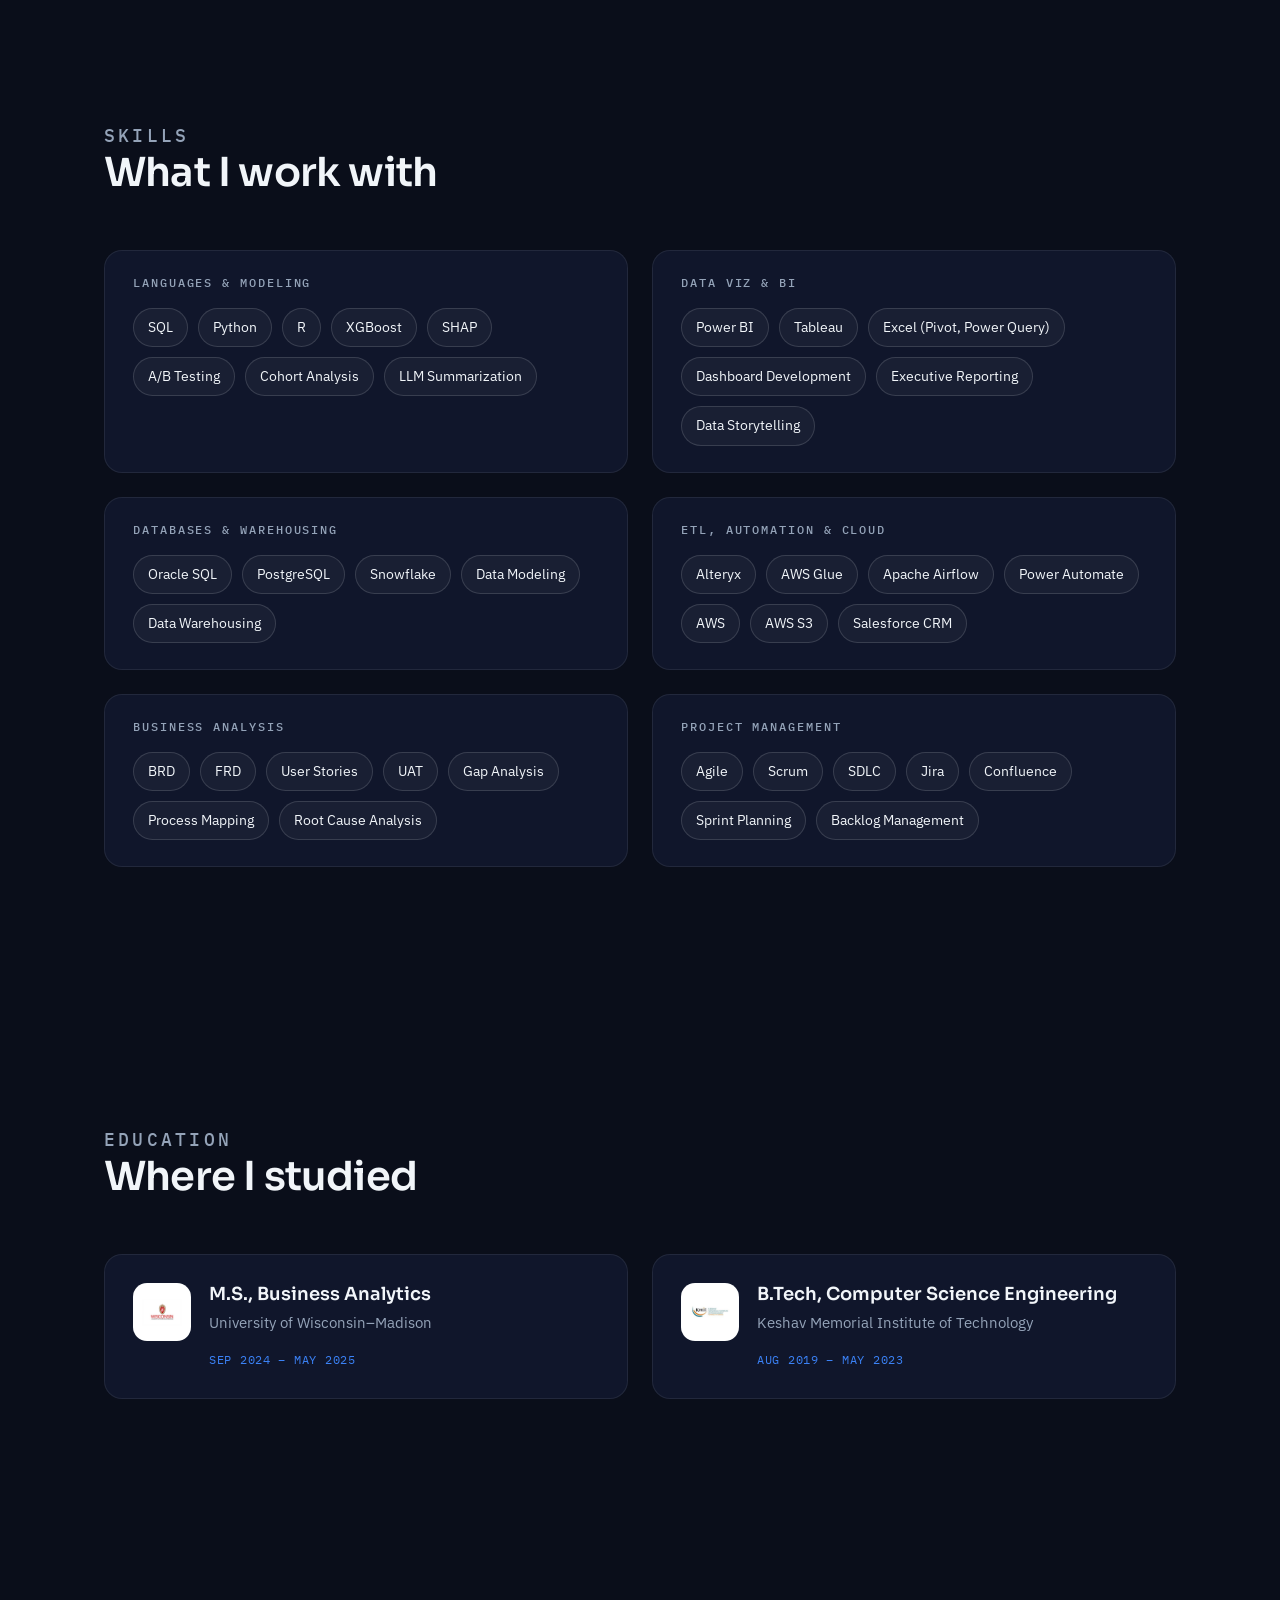
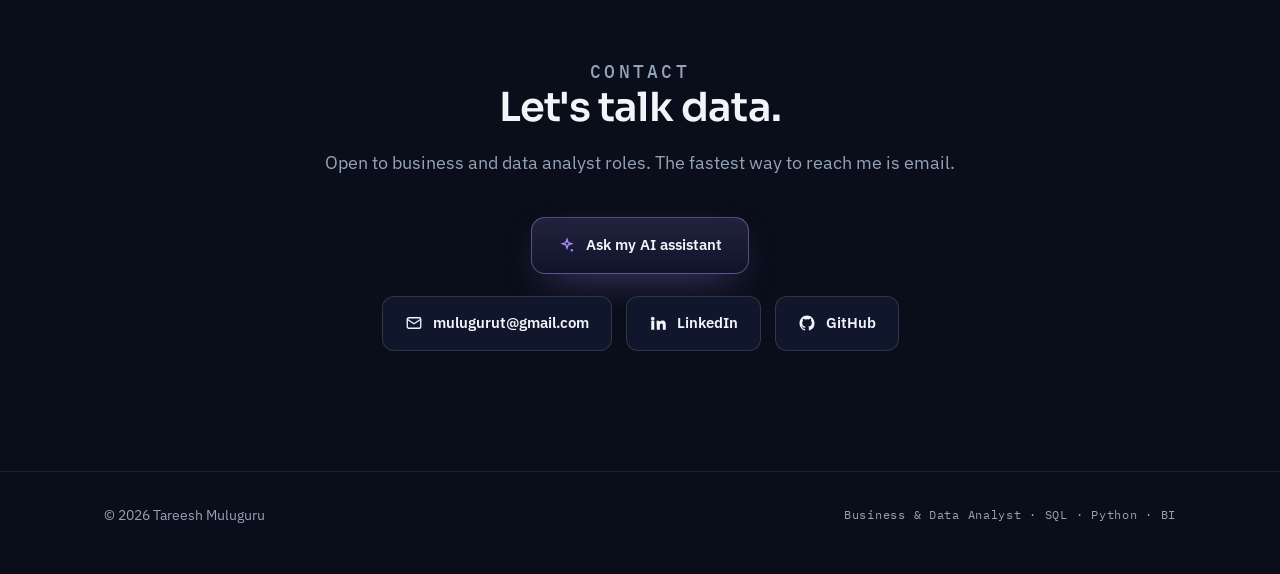
==== commit 4bf78b77: "Replace stick figure with animated AI robot mascot" ====
--- a/index.html
+++ b/index.html
@@ -20,7 +20,7 @@
 <link rel="preconnect" href="https://fonts.googleapis.com" />
 <link rel="preconnect" href="https://fonts.gstatic.com" crossorigin />
 <link href="https://fonts.googleapis.com/css2?family=Sora:wght@600;700&family=IBM+Plex+Sans:wght@400;500;600&family=IBM+Plex+Mono:wght@400;500;600&display=swap" rel="stylesheet" />
-<link rel="stylesheet" href="styles.css?v=2" />
+<link rel="stylesheet" href="styles.css?v=3" />
 </head>
 <body>
 
@@ -507,16 +507,35 @@
 <a id="roamer" class="roamer" href="chat.html" target="_blank" rel="noopener" aria-label="Ask my AI assistant about Tareesh">
   <span class="roamer-bubble">Ask about me</span>
   <span class="roamer-sprite" aria-hidden="true">
-    <svg viewBox="0 0 44 60" xmlns="http://www.w3.org/2000/svg">
-      <circle class="head" cx="22" cy="9" r="7"/>
-      <circle class="eye" cx="19.5" cy="8" r="1"/>
-      <circle class="eye" cx="24.5" cy="8" r="1"/>
-      <path class="stick" d="M18.5 11.4 Q22 14 25.5 11.4"/>
-      <line class="stick" x1="22" y1="16" x2="22" y2="38"/>
-      <line class="stick arm arm1" x1="22" y1="22" x2="12" y2="30"/>
-      <line class="stick arm arm2" x1="22" y1="22" x2="32" y2="30"/>
-      <line class="stick leg leg1" x1="22" y1="38" x2="14" y2="54"/>
-      <line class="stick leg leg2" x1="22" y1="38" x2="30" y2="54"/>
+    <svg viewBox="0 0 60 72" xmlns="http://www.w3.org/2000/svg">
+      <defs>
+        <linearGradient id="botBody" x1="0" y1="0" x2="0" y2="1">
+          <stop offset="0" stop-color="#222c4d"/><stop offset="1" stop-color="#121a33"/>
+        </linearGradient>
+        <linearGradient id="botEye" x1="0" y1="0" x2="1" y2="1">
+          <stop offset="0" stop-color="#c4b5fd"/><stop offset="1" stop-color="#60a5fa"/>
+        </linearGradient>
+        <radialGradient id="botEyeGlow" cx="50%" cy="50%" r="50%">
+          <stop offset="0" stop-color="#a78bfa" stop-opacity=".8"/><stop offset="1" stop-color="#a78bfa" stop-opacity="0"/>
+        </radialGradient>
+      </defs>
+      <rect x="21" y="55" width="7" height="6" rx="3" fill="#121a33"/>
+      <rect x="32" y="55" width="7" height="6" rx="3" fill="#121a33"/>
+      <rect class="bot-arm-l" x="7.5" y="40" width="6" height="14" rx="3" fill="url(#botBody)" stroke="rgba(167,139,250,.3)" stroke-width="1"/>
+      <rect class="bot-arm" x="46.5" y="40" width="6" height="14" rx="3" fill="url(#botBody)" stroke="rgba(167,139,250,.3)" stroke-width="1"/>
+      <rect x="16" y="38" width="28" height="19" rx="9" fill="url(#botBody)" stroke="rgba(167,139,250,.4)" stroke-width="1.5"/>
+      <circle cx="30" cy="47" r="2.2" fill="#60a5fa"/>
+      <circle cx="30" cy="47" r="4" fill="#60a5fa" opacity=".25"/>
+      <line x1="30" y1="12" x2="30" y2="6" stroke="rgba(167,139,250,.7)" stroke-width="1.8" stroke-linecap="round"/>
+      <circle class="bot-pulse" cx="30" cy="4.5" r="5" fill="url(#botEyeGlow)"/>
+      <circle class="bot-pulse" cx="30" cy="4.5" r="2.6" fill="#a78bfa"/>
+      <rect x="11" y="11" width="38" height="29" rx="11" fill="url(#botBody)" stroke="rgba(167,139,250,.5)" stroke-width="1.6"/>
+      <rect x="16" y="17" width="28" height="16" rx="7.5" fill="#080c18"/>
+      <circle cx="24" cy="25.5" r="4.5" fill="url(#botEyeGlow)"/>
+      <circle cx="36" cy="25.5" r="4.5" fill="url(#botEyeGlow)"/>
+      <circle class="bot-eye" cx="24" cy="25.5" r="2.7" fill="url(#botEye)"/>
+      <circle class="bot-eye" cx="36" cy="25.5" r="2.7" fill="url(#botEye)"/>
+      <path d="M26 30.5 Q30 33 34 30.5" fill="none" stroke="#7c8bb8" stroke-width="1.2" stroke-linecap="round"/>
     </svg>
   </span>
 </a>
@@ -528,7 +547,7 @@
   </div>
 </footer>
 
-<script src="script.js?v=2" defer></script>
+<script src="script.js?v=3" defer></script>
 
 </body>
 </html>
--- a/styles.css
+++ b/styles.css
@@ -330,19 +330,20 @@
     transform:translateX(-50%) rotate(45deg);
   }
   .roamer-sprite{display:block;transition:transform .12s linear;}
-  .roamer-sprite svg{display:block;width:40px;height:54px;overflow:visible;}
-  .roamer .stick{fill:none;stroke:var(--secondary);stroke-width:2.6;stroke-linecap:round;stroke-linejoin:round;}
-  .roamer .head{fill:none;stroke:var(--secondary);stroke-width:2.6;}
-  .roamer .eye{fill:var(--secondary);}
-  .roamer .arm,.roamer .leg{transform-box:fill-box;transform-origin:top center;}
+  .roamer-sprite svg{display:block;width:46px;height:auto;overflow:visible;animation:botBob 1.5s ease-in-out infinite;filter:drop-shadow(0 6px 14px rgba(167,139,250,.28));}
   .roamer:hover .roamer-bubble,.roamer:focus-visible .roamer-bubble{transform:translateY(-3px);}
-  .roamer:hover .roamer-sprite svg,.roamer:focus-visible .roamer-sprite svg{filter:drop-shadow(0 0 7px rgba(167,139,250,.65));}
+  .roamer:hover .roamer-sprite svg,.roamer:focus-visible .roamer-sprite svg{filter:drop-shadow(0 0 12px rgba(167,139,250,.6));}
   .roamer:focus-visible{outline:none;}
   .roamer:focus-visible .roamer-bubble{outline:2px solid var(--primary);outline-offset:3px;}
-  /* limbs swing only while walking (JS adds .roaming) */
-  .roamer.roaming .leg1,.roamer.roaming .arm2{animation:limbSwing .46s infinite alternate ease-in-out;}
-  .roamer.roaming .leg2,.roamer.roaming .arm1{animation:limbSwing .46s infinite alternate-reverse ease-in-out;}
-  @keyframes limbSwing{from{transform:rotate(15deg);}to{transform:rotate(-15deg);}}
+  /* idle "alive" animations */
+  .roamer .bot-pulse{transform-box:fill-box;transform-origin:center;animation:botPulse 1.7s ease-in-out infinite;}
+  .roamer .bot-eye{transform-box:fill-box;transform-origin:center;animation:botBlink 4.5s infinite;}
+  .roamer .bot-arm{transform-box:fill-box;transform-origin:top center;}
+  .roamer:hover .bot-arm,.roamer:focus-visible .bot-arm{animation:botWave .5s ease-in-out infinite;}
+  @keyframes botBob{0%,100%{transform:translateY(0);}50%{transform:translateY(-3px);}}
+  @keyframes botPulse{0%,100%{opacity:1;transform:scale(1);}50%{opacity:.45;transform:scale(.7);}}
+  @keyframes botBlink{0%,93%,100%{transform:scaleY(1);}96%{transform:scaleY(.12);}}
+  @keyframes botWave{0%,100%{transform:rotate(10deg);}50%{transform:rotate(-22deg);}}
 
   /* ---------- Responsive ---------- */
   @media (max-width:900px){
@@ -372,5 +373,5 @@
     html{scroll-behavior:auto;}
     .reveal{opacity:1;transform:none;transition:none;}
     *{transition:none !important;}
-    .roamer .leg,.roamer .arm{animation:none !important;}
-  }
+    .roamer-sprite svg,.roamer .bot-pulse,.roamer .bot-eye,.roamer .bot-arm{animation:none !important;}
+  }
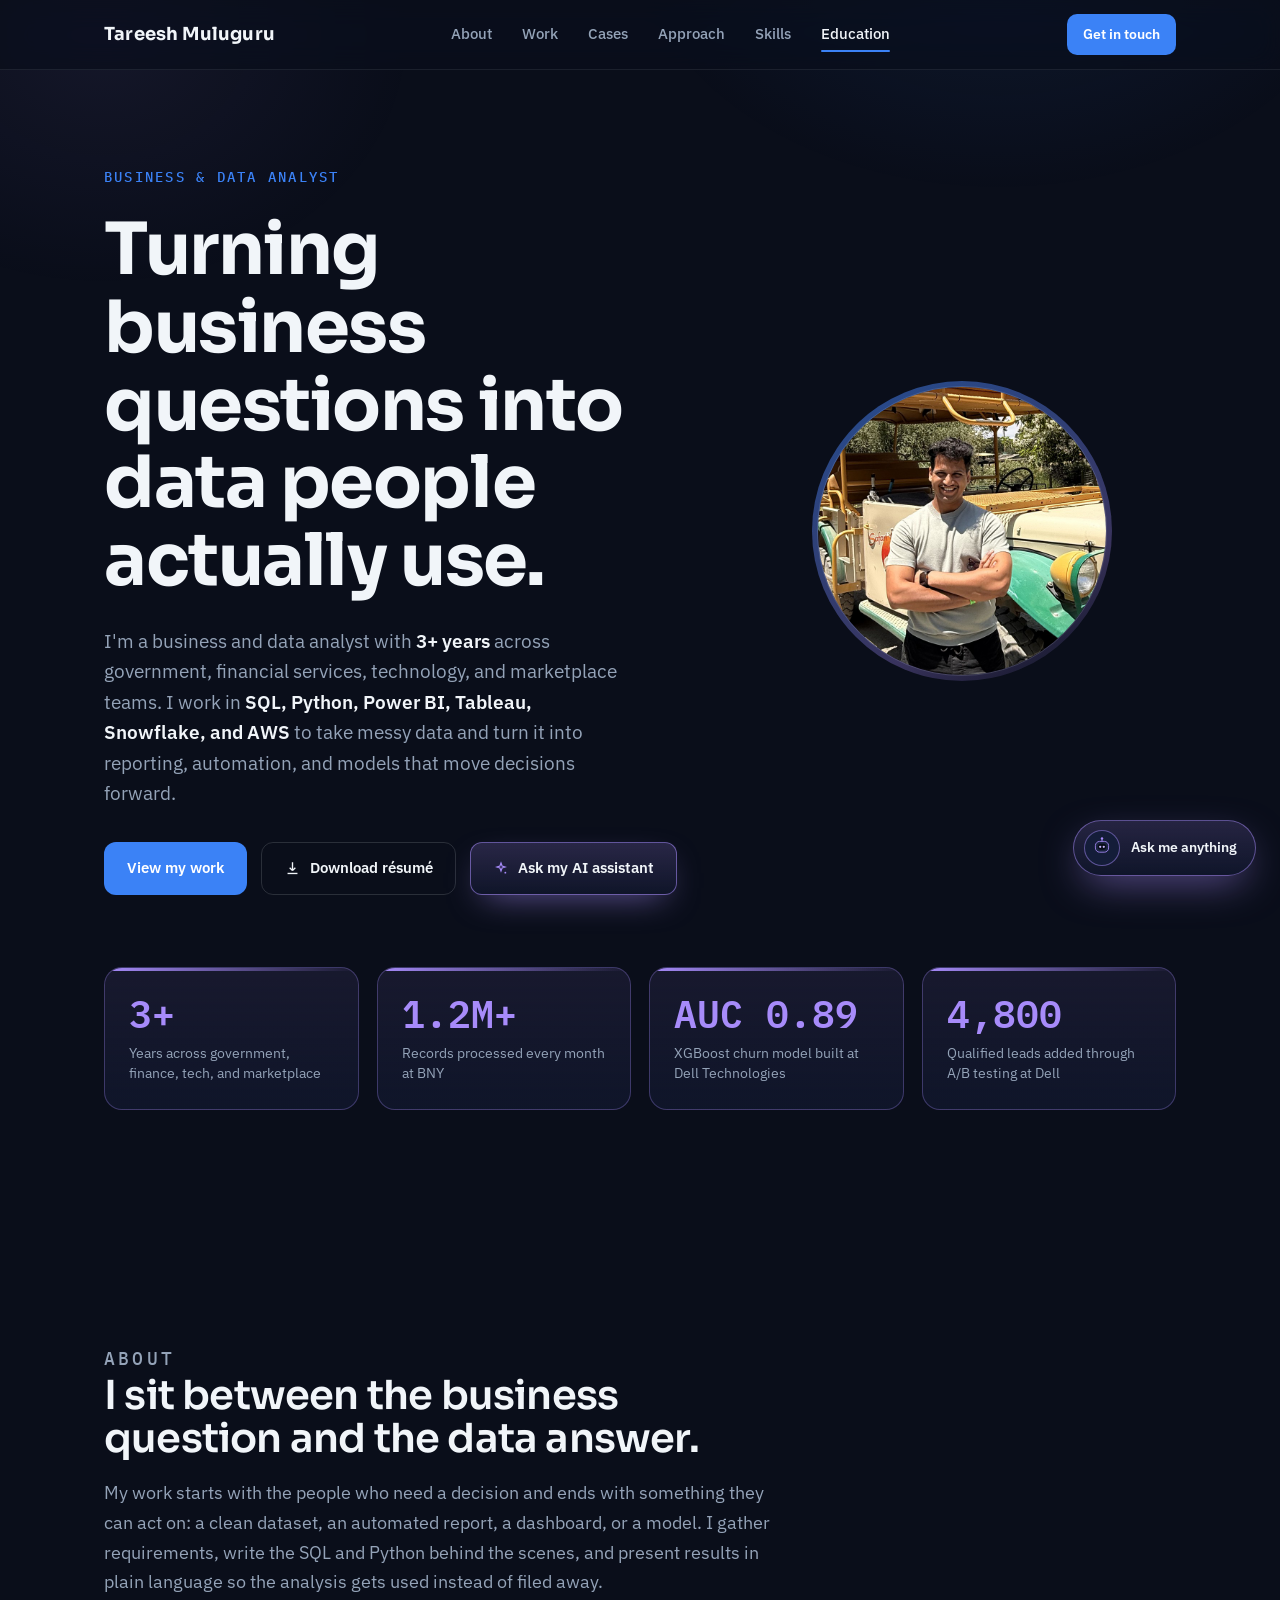
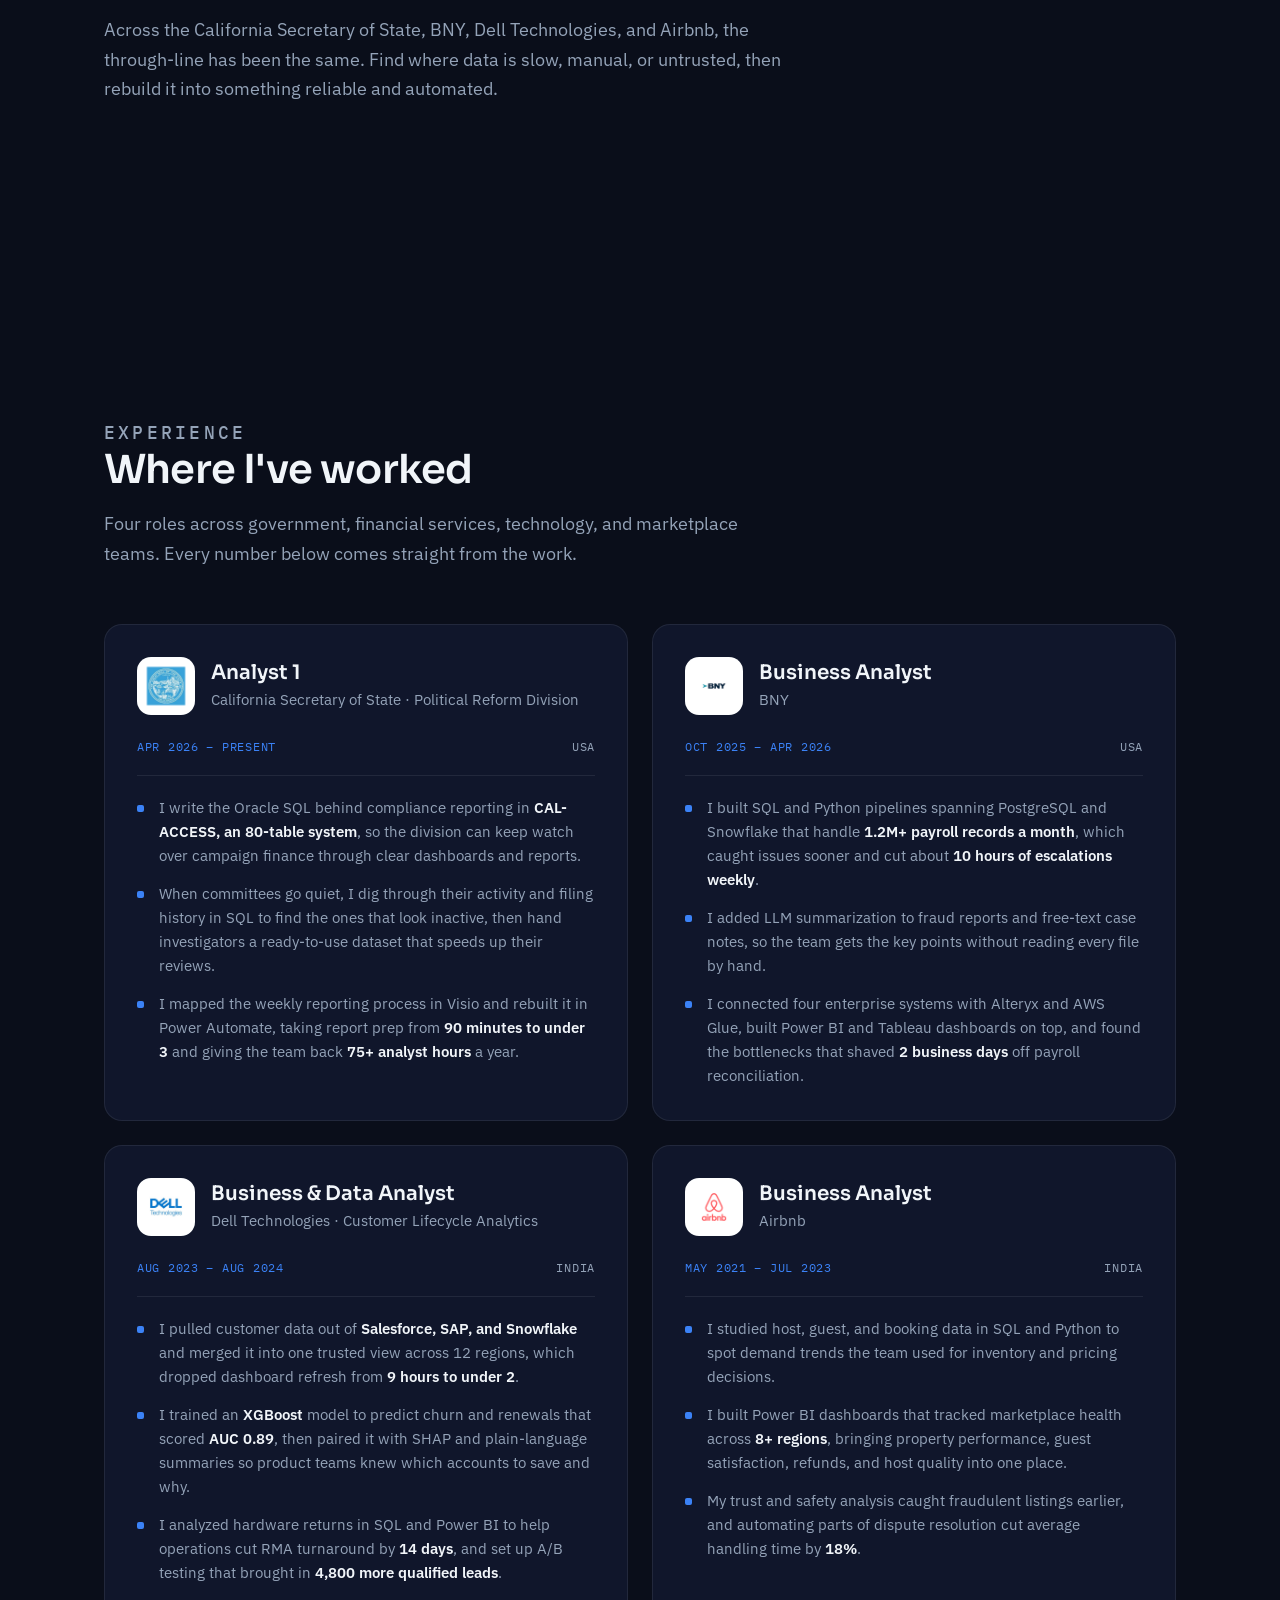
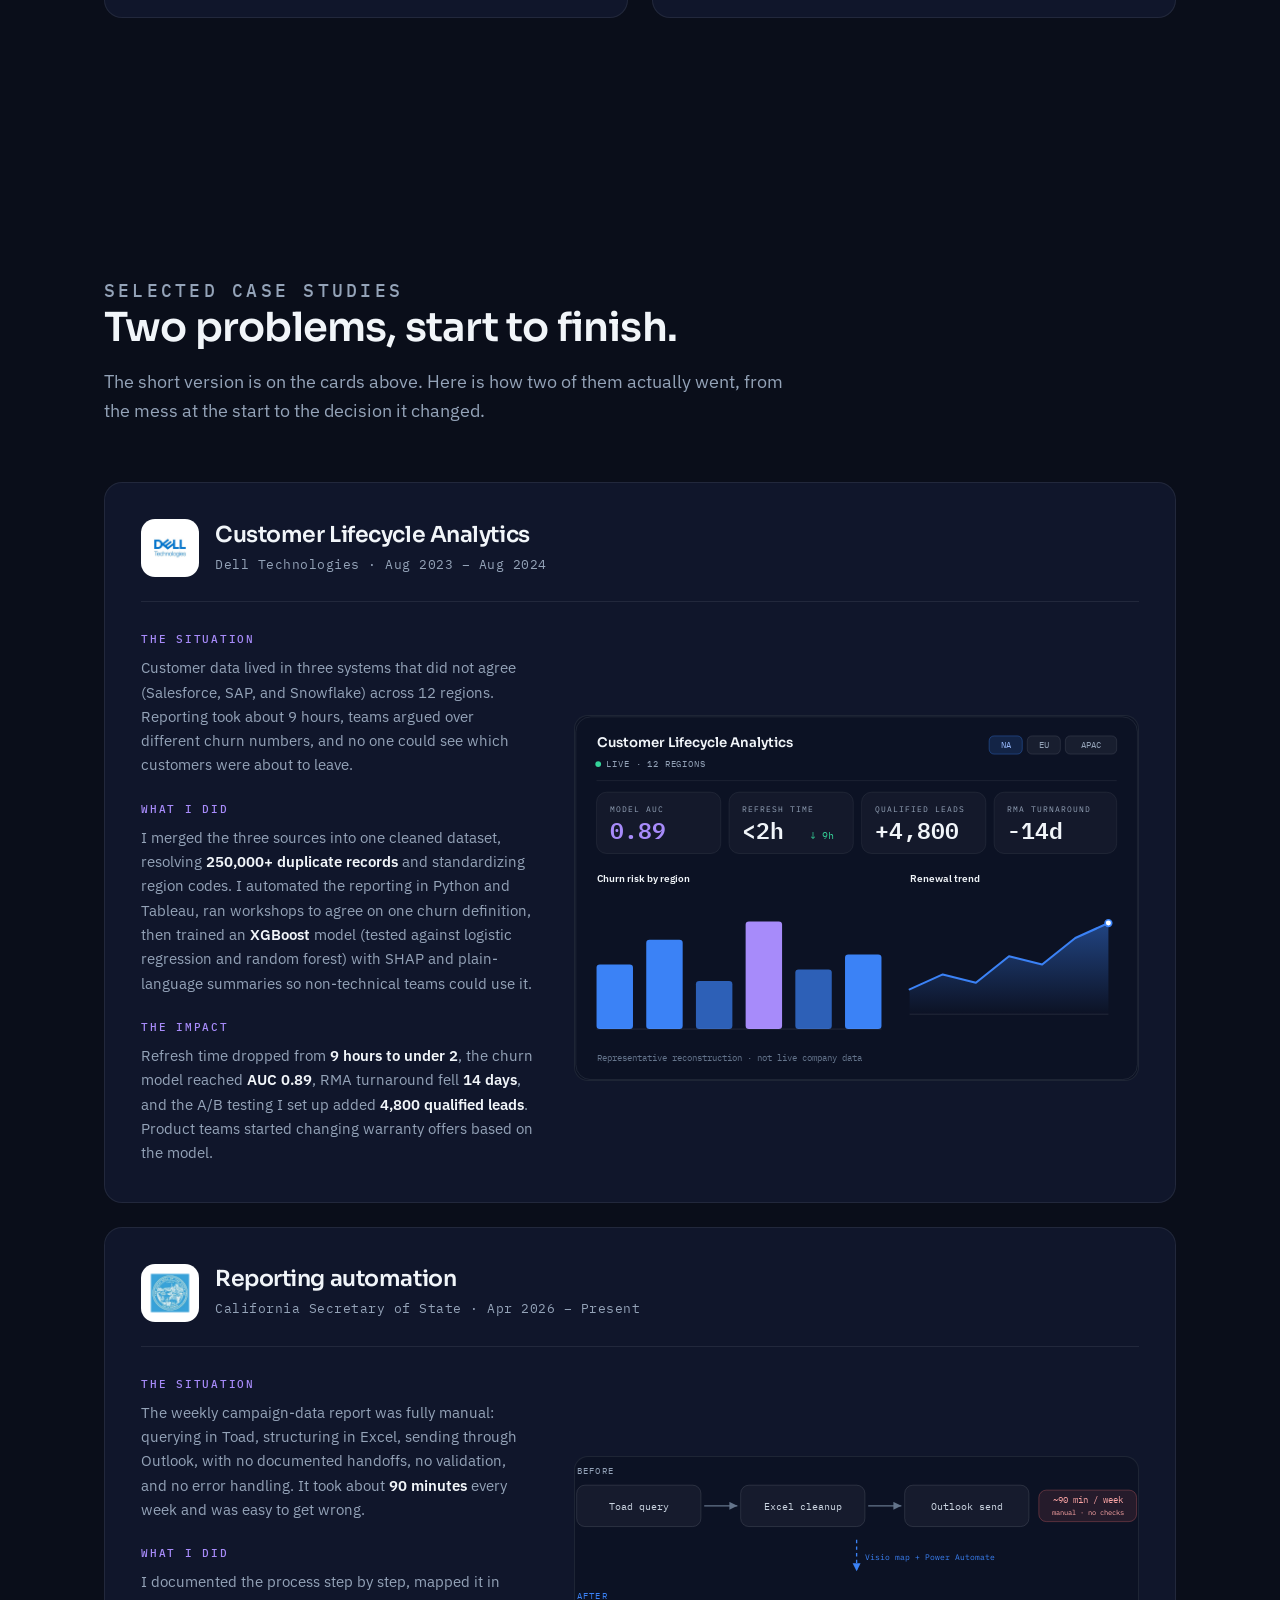
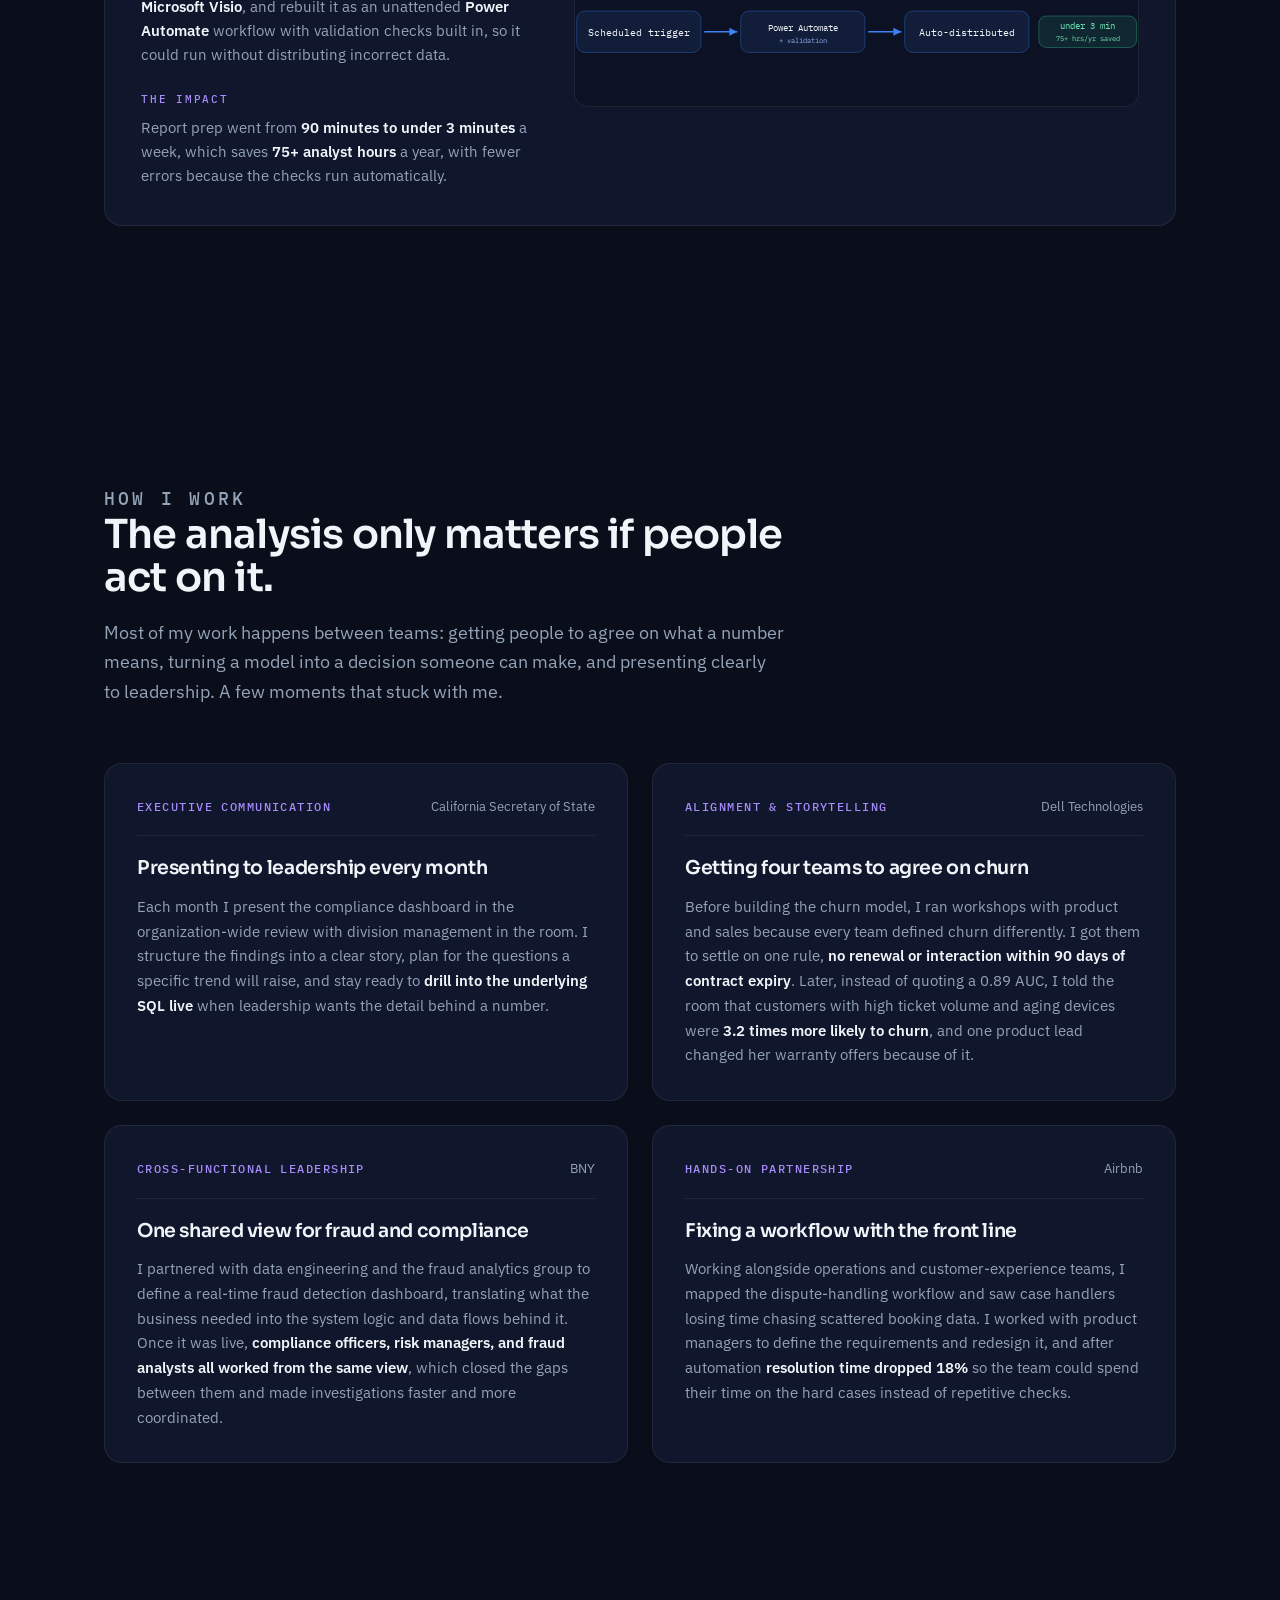
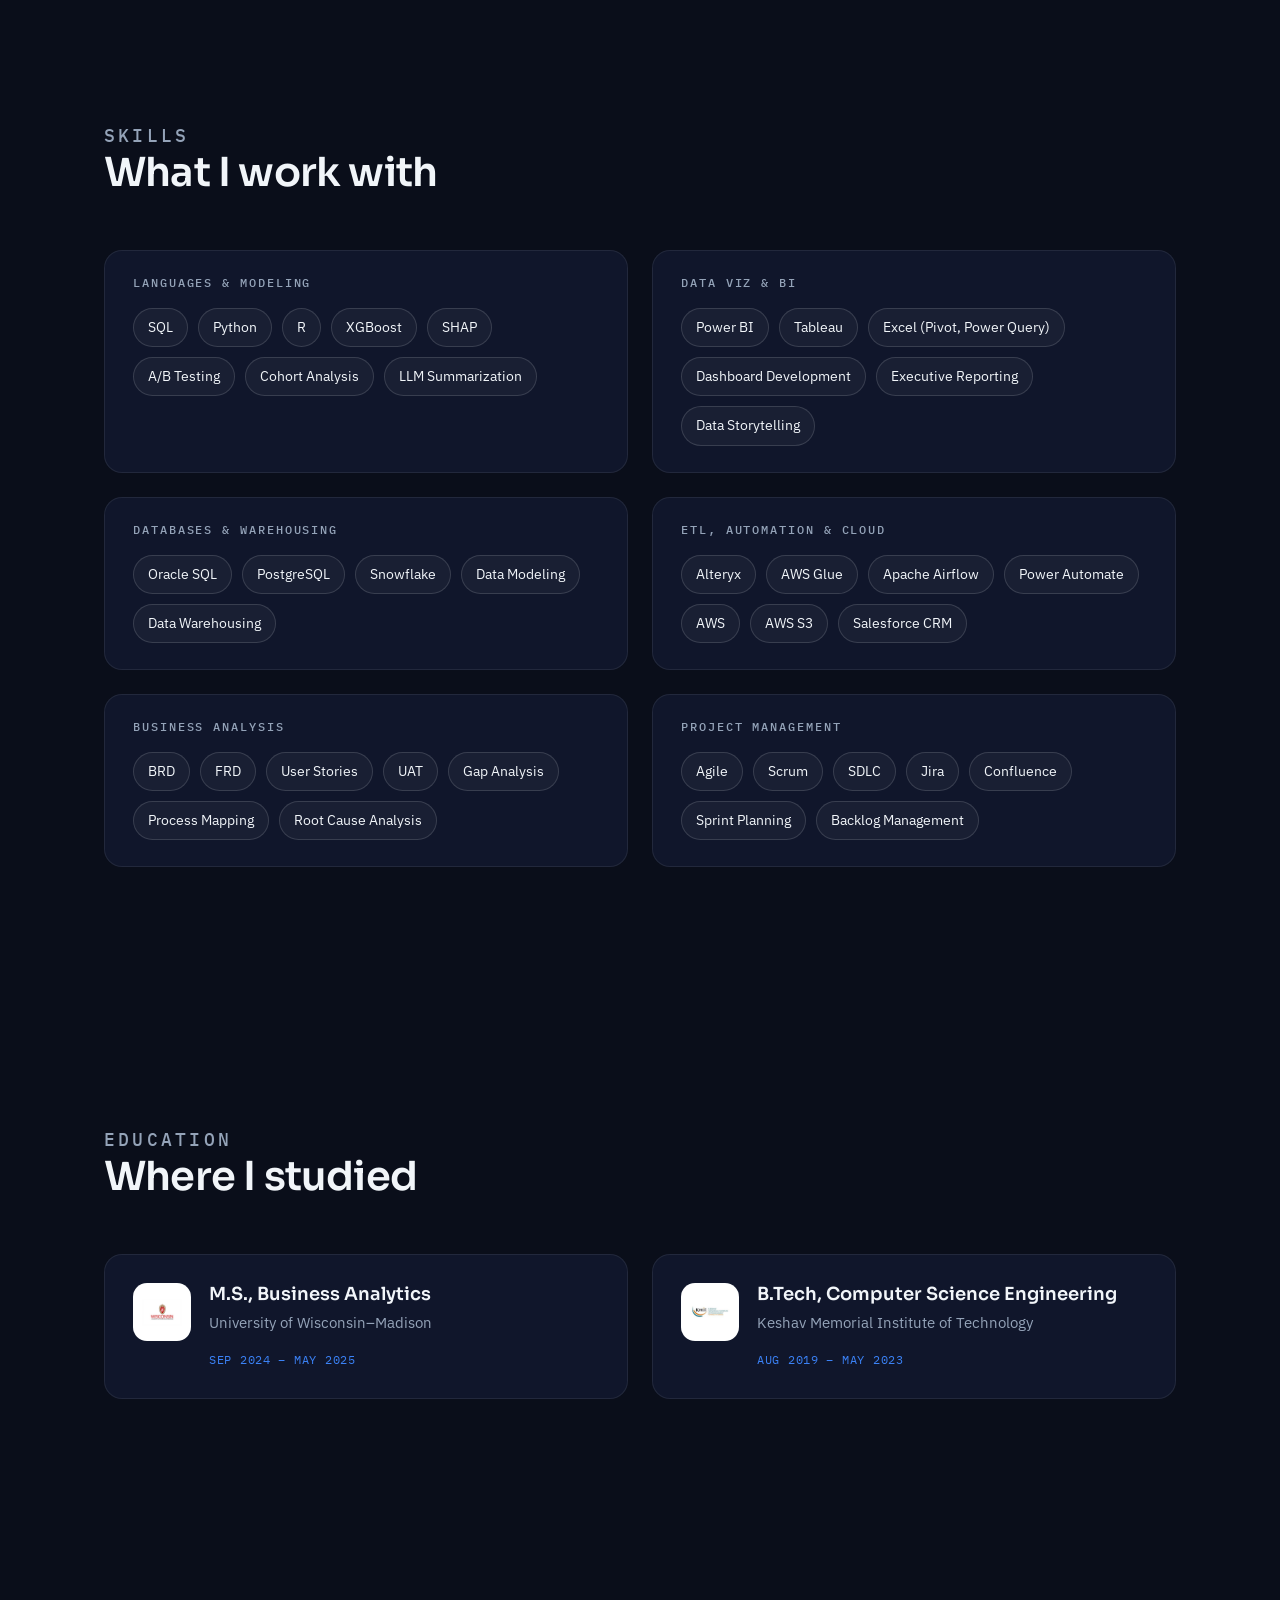
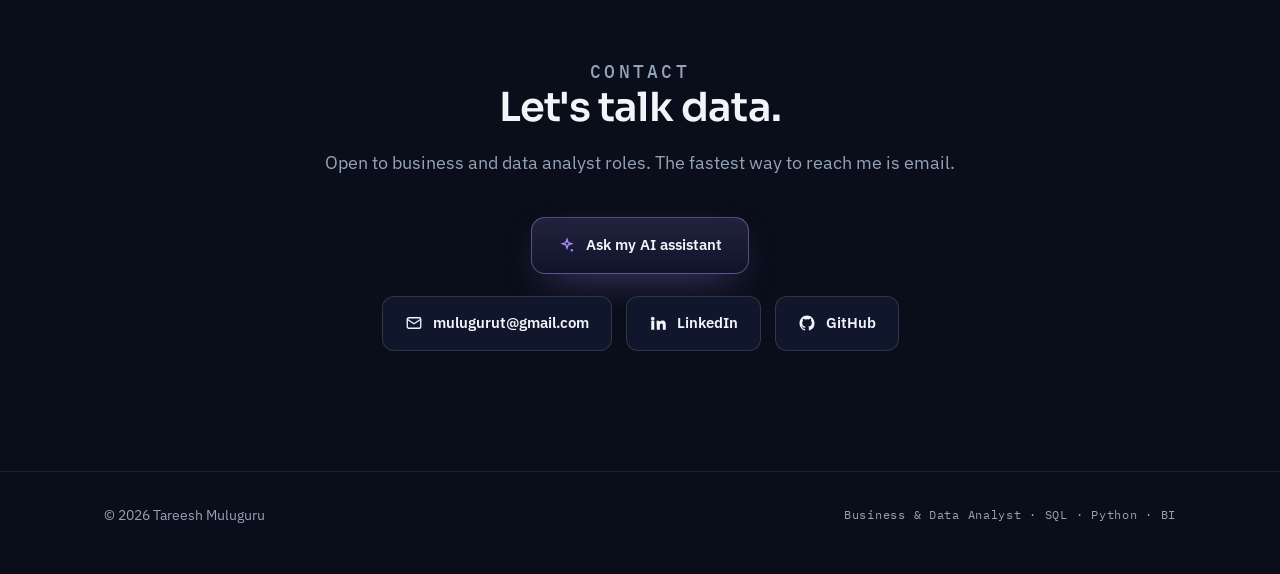
==== commit ae74521d: "Replace roaming figure with hero AI button + floating chat launcher" ====
--- a/index.html
+++ b/index.html
@@ -20,7 +20,7 @@
 <link rel="preconnect" href="https://fonts.googleapis.com" />
 <link rel="preconnect" href="https://fonts.gstatic.com" crossorigin />
 <link href="https://fonts.googleapis.com/css2?family=Sora:wght@600;700&family=IBM+Plex+Sans:wght@400;500;600&family=IBM+Plex+Mono:wght@400;500;600&display=swap" rel="stylesheet" />
-<link rel="stylesheet" href="styles.css?v=3" />
+<link rel="stylesheet" href="styles.css?v=4" />
 </head>
 <body>
 
@@ -58,6 +58,10 @@
             <a href="assets/Tareesh-Muluguru-Resume.pdf" class="btn btn-ghost" download>
               <svg viewBox="0 0 24 24" width="17" height="17" fill="none" stroke="currentColor" stroke-width="1.9" aria-hidden="true"><path d="M12 3v12m0 0 4-4m-4 4-4-4"/><path d="M5 19h14"/></svg>
               Download résumé
+            </a>
+            <a href="chat.html" target="_blank" rel="noopener" class="btn btn-ai-hero">
+              <svg viewBox="0 0 24 24" width="16" height="16" fill="none" stroke="currentColor" stroke-width="1.8" aria-hidden="true"><path d="M12 3l1.6 4.6L18 9l-4.4 1.4L12 15l-1.6-4.6L6 9l4.4-1.4z"/><circle cx="18.5" cy="17.5" r="1.4" fill="currentColor" stroke="none"/></svg>
+              Ask my AI assistant
             </a>
           </div>
         </div>
@@ -503,41 +507,19 @@
 
 </main>
 
-<!-- Roaming "ask about me" stick figure (opens the AI assistant) -->
-<a id="roamer" class="roamer" href="chat.html" target="_blank" rel="noopener" aria-label="Ask my AI assistant about Tareesh">
-  <span class="roamer-bubble">Ask about me</span>
-  <span class="roamer-sprite" aria-hidden="true">
-    <svg viewBox="0 0 60 72" xmlns="http://www.w3.org/2000/svg">
-      <defs>
-        <linearGradient id="botBody" x1="0" y1="0" x2="0" y2="1">
-          <stop offset="0" stop-color="#222c4d"/><stop offset="1" stop-color="#121a33"/>
-        </linearGradient>
-        <linearGradient id="botEye" x1="0" y1="0" x2="1" y2="1">
-          <stop offset="0" stop-color="#c4b5fd"/><stop offset="1" stop-color="#60a5fa"/>
-        </linearGradient>
-        <radialGradient id="botEyeGlow" cx="50%" cy="50%" r="50%">
-          <stop offset="0" stop-color="#a78bfa" stop-opacity=".8"/><stop offset="1" stop-color="#a78bfa" stop-opacity="0"/>
-        </radialGradient>
-      </defs>
-      <rect x="21" y="55" width="7" height="6" rx="3" fill="#121a33"/>
-      <rect x="32" y="55" width="7" height="6" rx="3" fill="#121a33"/>
-      <rect class="bot-arm-l" x="7.5" y="40" width="6" height="14" rx="3" fill="url(#botBody)" stroke="rgba(167,139,250,.3)" stroke-width="1"/>
-      <rect class="bot-arm" x="46.5" y="40" width="6" height="14" rx="3" fill="url(#botBody)" stroke="rgba(167,139,250,.3)" stroke-width="1"/>
-      <rect x="16" y="38" width="28" height="19" rx="9" fill="url(#botBody)" stroke="rgba(167,139,250,.4)" stroke-width="1.5"/>
-      <circle cx="30" cy="47" r="2.2" fill="#60a5fa"/>
-      <circle cx="30" cy="47" r="4" fill="#60a5fa" opacity=".25"/>
-      <line x1="30" y1="12" x2="30" y2="6" stroke="rgba(167,139,250,.7)" stroke-width="1.8" stroke-linecap="round"/>
-      <circle class="bot-pulse" cx="30" cy="4.5" r="5" fill="url(#botEyeGlow)"/>
-      <circle class="bot-pulse" cx="30" cy="4.5" r="2.6" fill="#a78bfa"/>
-      <rect x="11" y="11" width="38" height="29" rx="11" fill="url(#botBody)" stroke="rgba(167,139,250,.5)" stroke-width="1.6"/>
-      <rect x="16" y="17" width="28" height="16" rx="7.5" fill="#080c18"/>
-      <circle cx="24" cy="25.5" r="4.5" fill="url(#botEyeGlow)"/>
-      <circle cx="36" cy="25.5" r="4.5" fill="url(#botEyeGlow)"/>
-      <circle class="bot-eye" cx="24" cy="25.5" r="2.7" fill="url(#botEye)"/>
-      <circle class="bot-eye" cx="36" cy="25.5" r="2.7" fill="url(#botEye)"/>
-      <path d="M26 30.5 Q30 33 34 30.5" fill="none" stroke="#7c8bb8" stroke-width="1.2" stroke-linecap="round"/>
+<!-- Floating AI assistant launcher -->
+<a id="ai-launcher" class="ai-launcher" href="chat.html" target="_blank" rel="noopener" aria-label="Ask my AI assistant about Tareesh">
+  <span class="ai-launcher-avatar">
+    <svg width="24" height="24" viewBox="0 0 40 40" aria-hidden="true">
+      <line x1="20" y1="9" x2="20" y2="5" stroke="#a78bfa" stroke-width="1.6" stroke-linecap="round"/>
+      <circle cx="20" cy="4" r="2" fill="#a78bfa"/>
+      <rect x="9" y="9" width="22" height="18" rx="7" fill="#1a2440" stroke="#a78bfa" stroke-width="1.4"/>
+      <rect x="13" y="13" width="14" height="10" rx="5" fill="#080c18"/>
+      <circle class="bot-eye" cx="17" cy="18" r="1.9" fill="#c4b5fd"/>
+      <circle class="bot-eye" cx="23" cy="18" r="1.9" fill="#c4b5fd"/>
     </svg>
   </span>
+  <span class="ai-launcher-label">Ask me anything</span>
 </a>
 
 <footer>
@@ -547,7 +529,7 @@
   </div>
 </footer>
 
-<script src="script.js?v=3" defer></script>
+<script src="script.js?v=4" defer></script>
 
 </body>
 </html>
--- a/styles.css
+++ b/styles.css
@@ -311,39 +311,43 @@
   .reveal{opacity:0;transform:translateY(26px);transition:opacity .7s var(--ease),transform .7s var(--ease);}
   .reveal.in{opacity:1;transform:none;}
 
-  /* ---------- Roaming "ask about me" stick figure ---------- */
-  .roamer{
-    position:fixed;left:0;bottom:14px;z-index:40;
-    display:flex;flex-direction:column;align-items:center;gap:7px;
-    width:64px;text-decoration:none;cursor:pointer;
-    transform:translateX(20px);will-change:transform;
-  }
-  .roamer-bubble{
-    font-family:var(--body);font-size:11px;font-weight:600;color:var(--secondary);
-    background:var(--surface);border:1px solid rgba(167,139,250,.4);
-    padding:4px 10px;border-radius:999px;white-space:nowrap;position:relative;
-    box-shadow:0 8px 20px rgba(0,0,0,.45);transition:transform .2s var(--ease);
-  }
-  .roamer-bubble::after{
-    content:"";position:absolute;left:50%;bottom:-4px;width:8px;height:8px;
-    background:var(--surface);border-right:1px solid rgba(167,139,250,.4);border-bottom:1px solid rgba(167,139,250,.4);
-    transform:translateX(-50%) rotate(45deg);
-  }
-  .roamer-sprite{display:block;transition:transform .12s linear;}
-  .roamer-sprite svg{display:block;width:46px;height:auto;overflow:visible;animation:botBob 1.5s ease-in-out infinite;filter:drop-shadow(0 6px 14px rgba(167,139,250,.28));}
-  .roamer:hover .roamer-bubble,.roamer:focus-visible .roamer-bubble{transform:translateY(-3px);}
-  .roamer:hover .roamer-sprite svg,.roamer:focus-visible .roamer-sprite svg{filter:drop-shadow(0 0 12px rgba(167,139,250,.6));}
-  .roamer:focus-visible{outline:none;}
-  .roamer:focus-visible .roamer-bubble{outline:2px solid var(--primary);outline-offset:3px;}
-  /* idle "alive" animations */
-  .roamer .bot-pulse{transform-box:fill-box;transform-origin:center;animation:botPulse 1.7s ease-in-out infinite;}
-  .roamer .bot-eye{transform-box:fill-box;transform-origin:center;animation:botBlink 4.5s infinite;}
-  .roamer .bot-arm{transform-box:fill-box;transform-origin:top center;}
-  .roamer:hover .bot-arm,.roamer:focus-visible .bot-arm{animation:botWave .5s ease-in-out infinite;}
-  @keyframes botBob{0%,100%{transform:translateY(0);}50%{transform:translateY(-3px);}}
-  @keyframes botPulse{0%,100%{opacity:1;transform:scale(1);}50%{opacity:.45;transform:scale(.7);}}
+  /* ---------- Hero "Ask my AI assistant" button ---------- */
+  .btn-ai-hero{
+    background:linear-gradient(180deg,rgba(167,139,250,.2),rgba(16,22,43,.9));
+    color:var(--text-hi);border:1px solid rgba(167,139,250,.55);
+    box-shadow:0 12px 34px -14px rgba(167,139,250,.7);
+  }
+  .btn-ai-hero svg{color:var(--secondary);}
+  .btn-ai-hero:hover{transform:translateY(-2px);border-color:rgba(167,139,250,.85);box-shadow:0 16px 40px -12px rgba(167,139,250,.85);}
+  .btn-ai-hero:active{transform:translateY(0) scale(.98);}
+
+  /* ---------- Floating AI launcher (bottom-right) ---------- */
+  .ai-launcher{
+    position:fixed;right:24px;bottom:24px;z-index:45;
+    display:flex;align-items:center;gap:11px;
+    padding:9px 18px 9px 10px;border-radius:999px;text-decoration:none;
+    background:linear-gradient(180deg,rgba(167,139,250,.18),rgba(16,22,43,.96));
+    border:1px solid rgba(167,139,250,.5);
+    box-shadow:0 14px 40px -10px rgba(167,139,250,.55);
+    transition:transform .2s var(--ease),border-color .2s var(--ease),box-shadow .2s var(--ease);
+  }
+  .ai-launcher:hover{transform:translateY(-2px);border-color:rgba(167,139,250,.85);box-shadow:0 18px 48px -10px rgba(167,139,250,.8);}
+  .ai-launcher:active{transform:translateY(0) scale(.98);}
+  .ai-launcher:focus-visible{outline:2px solid var(--primary);outline-offset:3px;}
+  .ai-launcher-avatar{
+    position:relative;width:36px;height:36px;flex:0 0 36px;border-radius:50%;
+    background:#141d39;border:1px solid rgba(167,139,250,.5);
+    display:flex;align-items:center;justify-content:center;
+  }
+  .ai-launcher-avatar::after{
+    content:"";position:absolute;inset:-4px;border-radius:50%;
+    border:2px solid rgba(167,139,250,.55);opacity:0;
+    animation:aiPulse 2.4s ease-out infinite;
+  }
+  .ai-launcher-label{font-family:var(--body);font-weight:600;font-size:14px;color:var(--text-hi);white-space:nowrap;}
+  .ai-launcher .bot-eye{transform-box:fill-box;transform-origin:center;animation:botBlink 4.5s infinite;}
+  @keyframes aiPulse{0%{transform:scale(1);opacity:.6;}70%,100%{transform:scale(1.55);opacity:0;}}
   @keyframes botBlink{0%,93%,100%{transform:scaleY(1);}96%{transform:scaleY(.12);}}
-  @keyframes botWave{0%,100%{transform:rotate(10deg);}50%{transform:rotate(-22deg);}}
 
   /* ---------- Responsive ---------- */
   @media (max-width:900px){
@@ -364,14 +368,13 @@
   @media (max-width:480px){
     .stats{grid-template-columns:1fr;}
     body{font-size:16px;}
-    .roamer{width:54px;}
-    .roamer-sprite svg{width:34px;height:46px;}
-    .roamer-bubble{font-size:10px;padding:3px 8px;}
+    .ai-launcher{padding:9px;gap:0;right:16px;bottom:16px;}
+    .ai-launcher-label{display:none;}
   }
 
   @media (prefers-reduced-motion:reduce){
     html{scroll-behavior:auto;}
     .reveal{opacity:1;transform:none;transition:none;}
     *{transition:none !important;}
-    .roamer-sprite svg,.roamer .bot-pulse,.roamer .bot-eye,.roamer .bot-arm{animation:none !important;}
-  }
+    .ai-launcher-avatar::after,.ai-launcher .bot-eye{animation:none !important;}
+  }
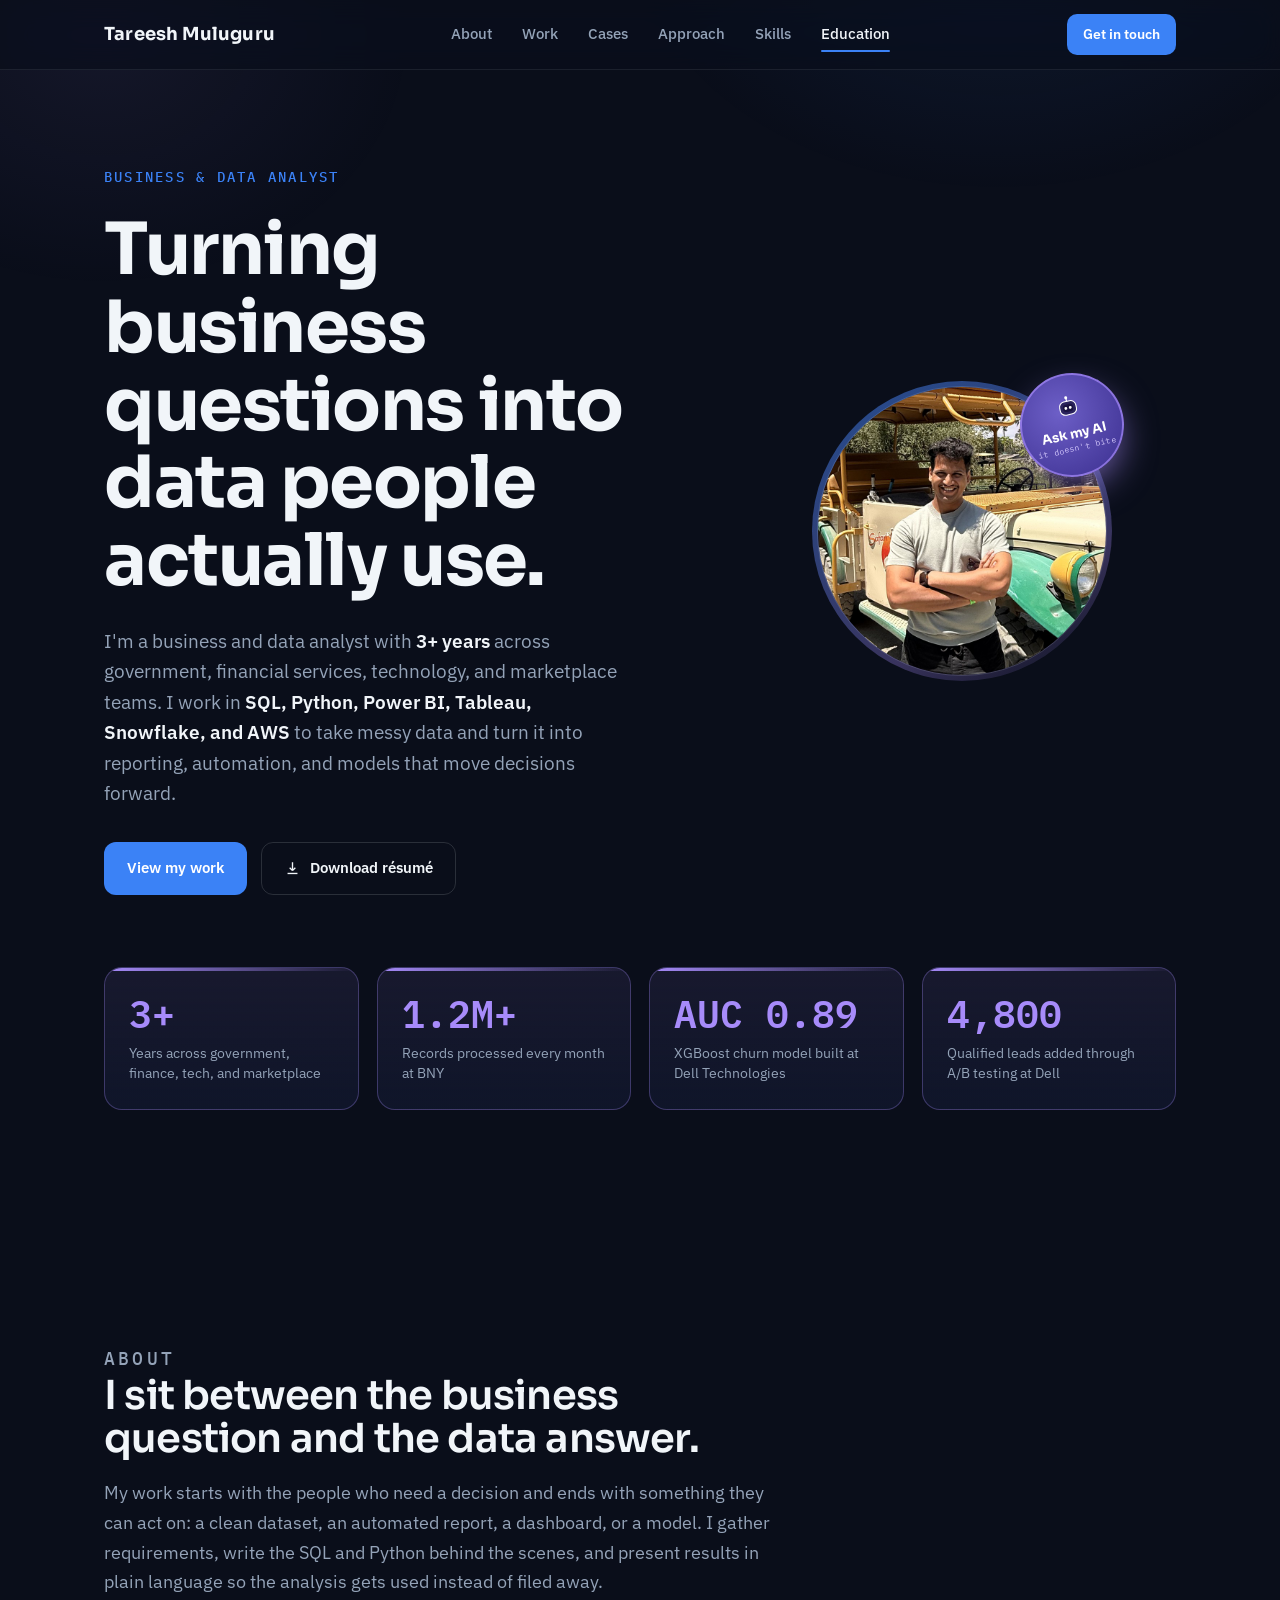
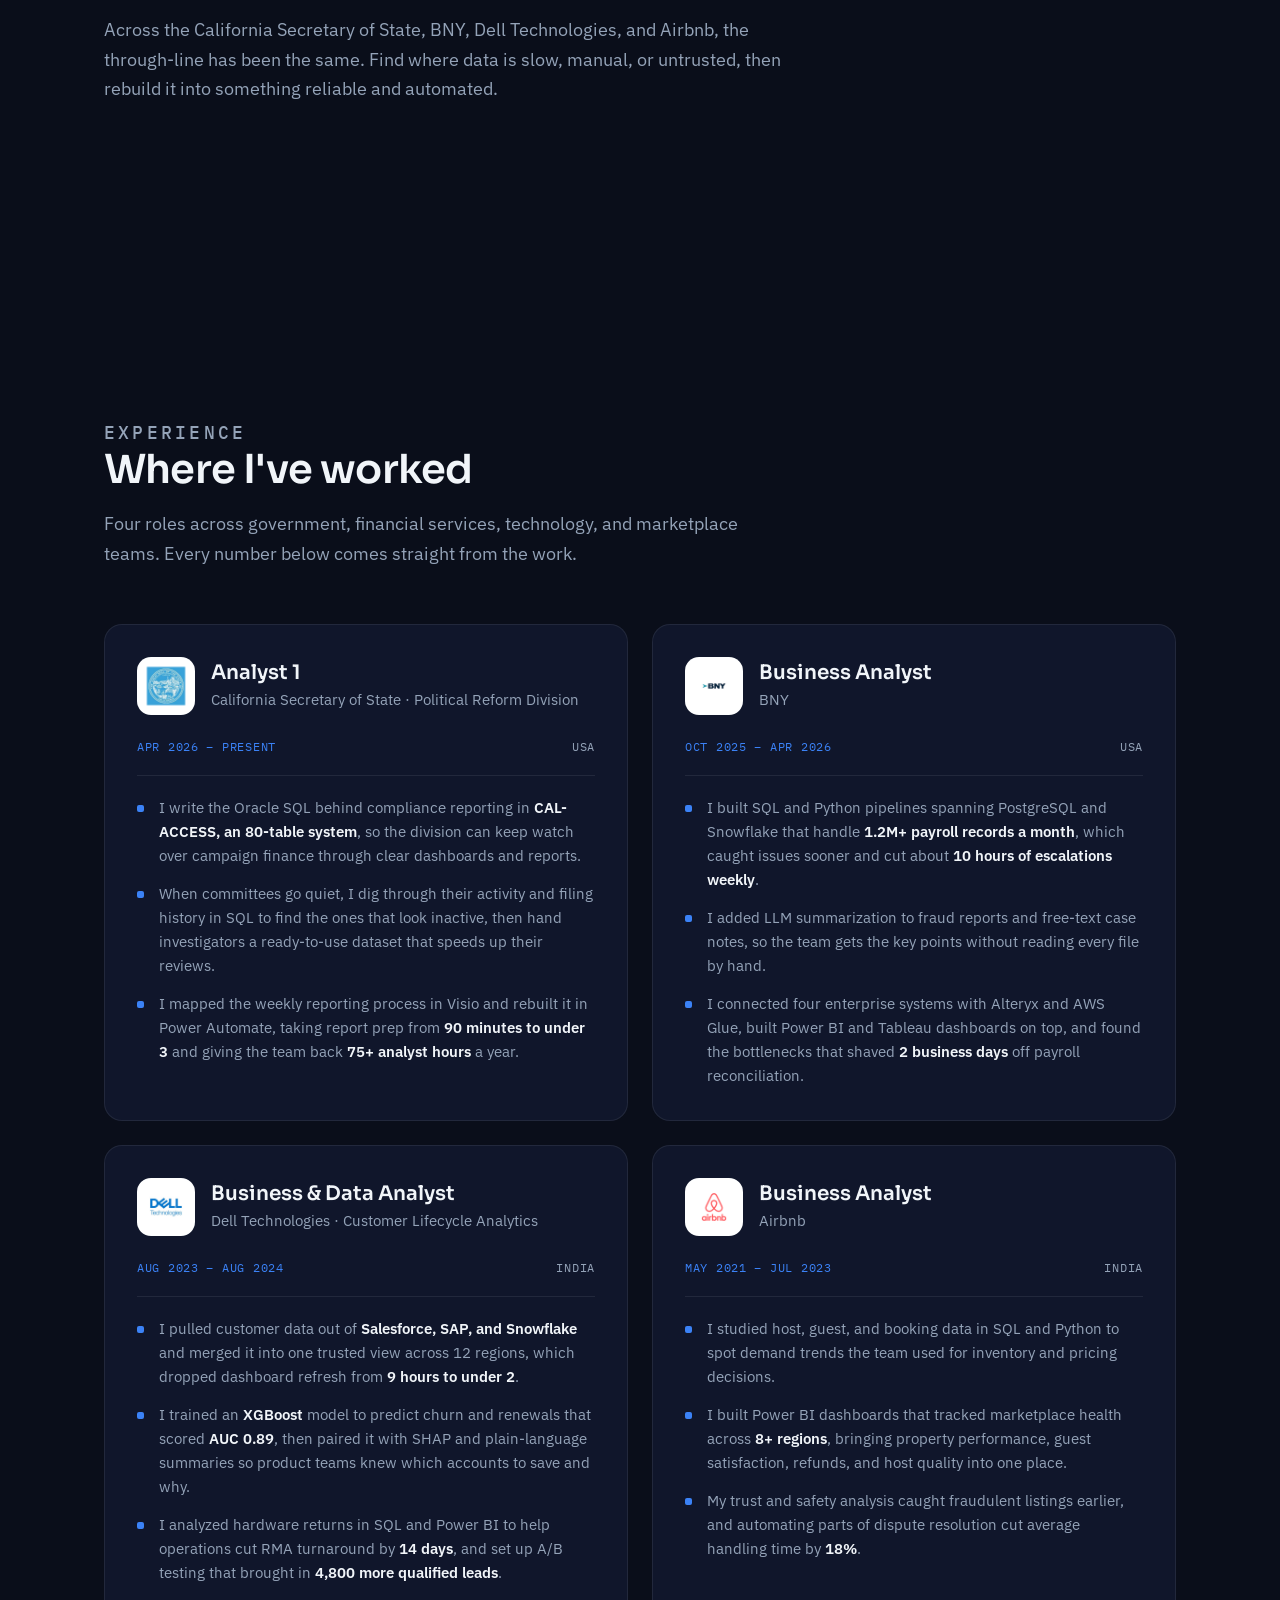
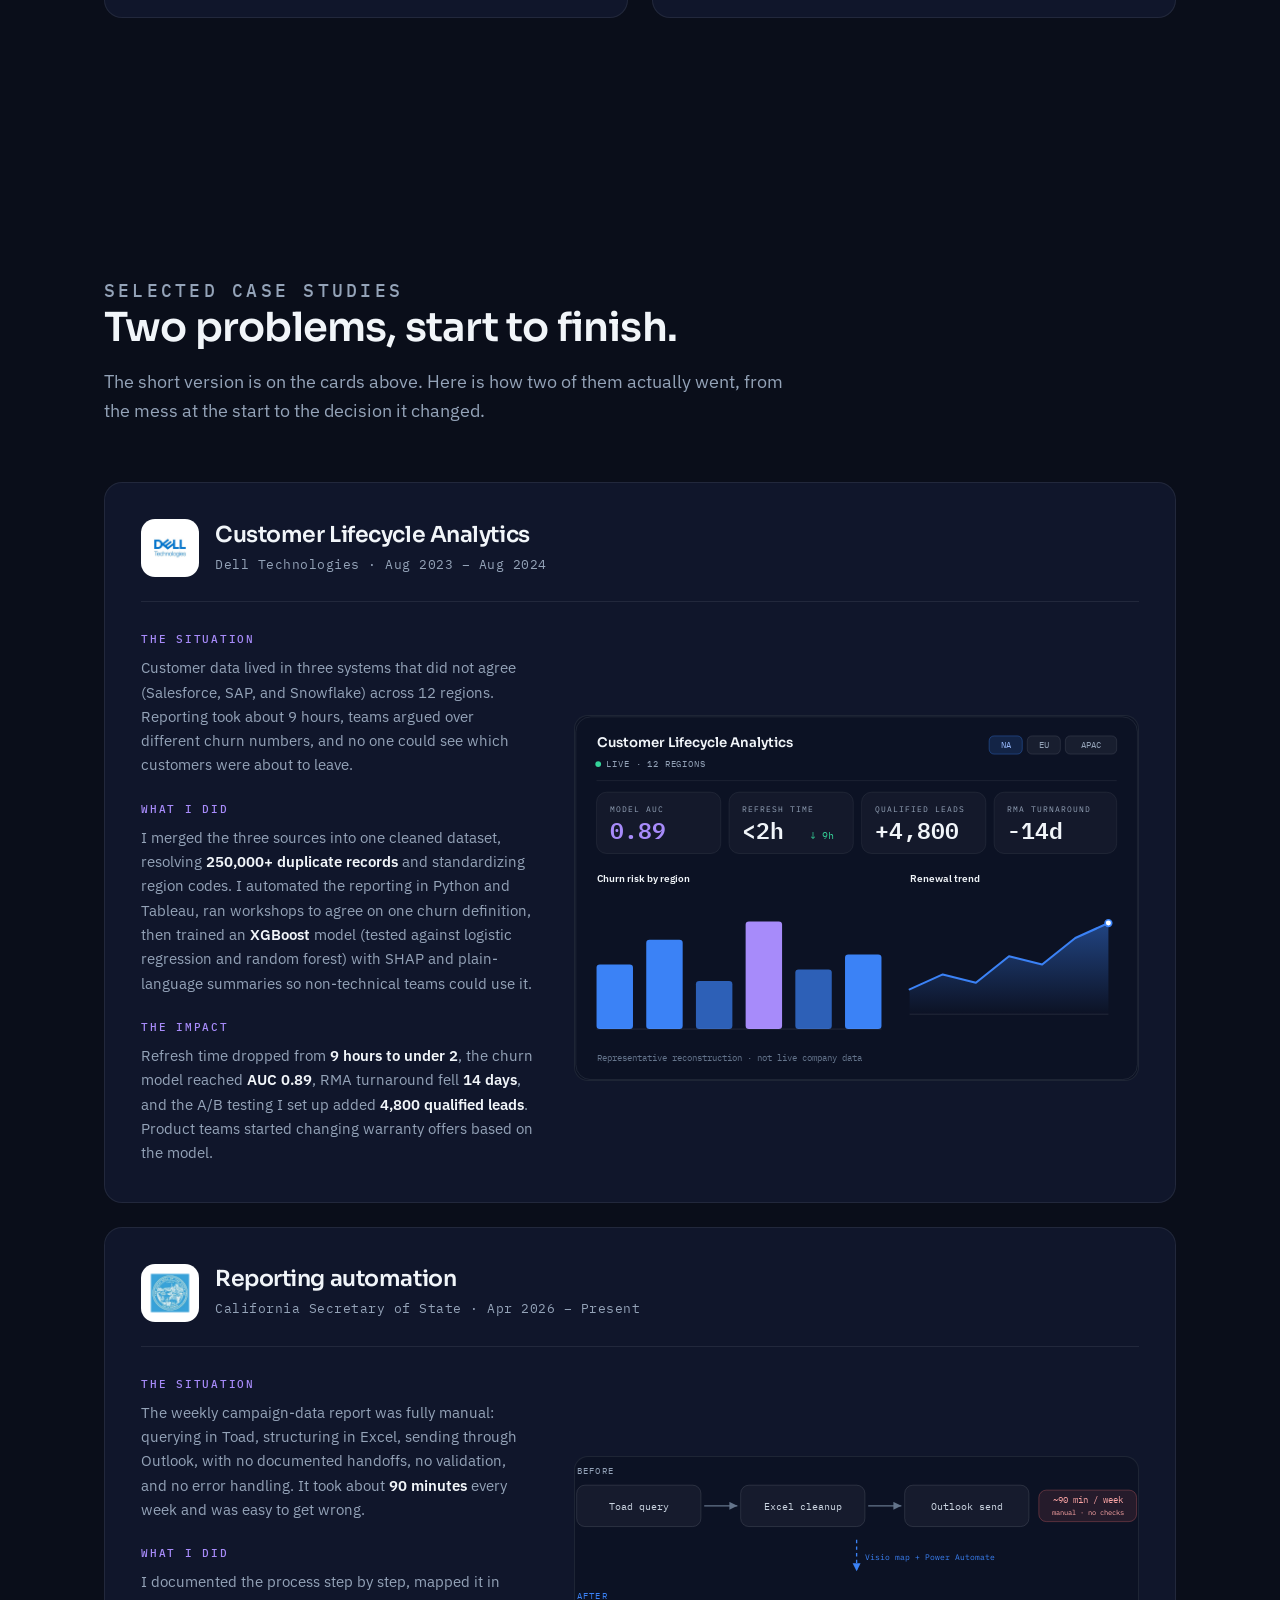
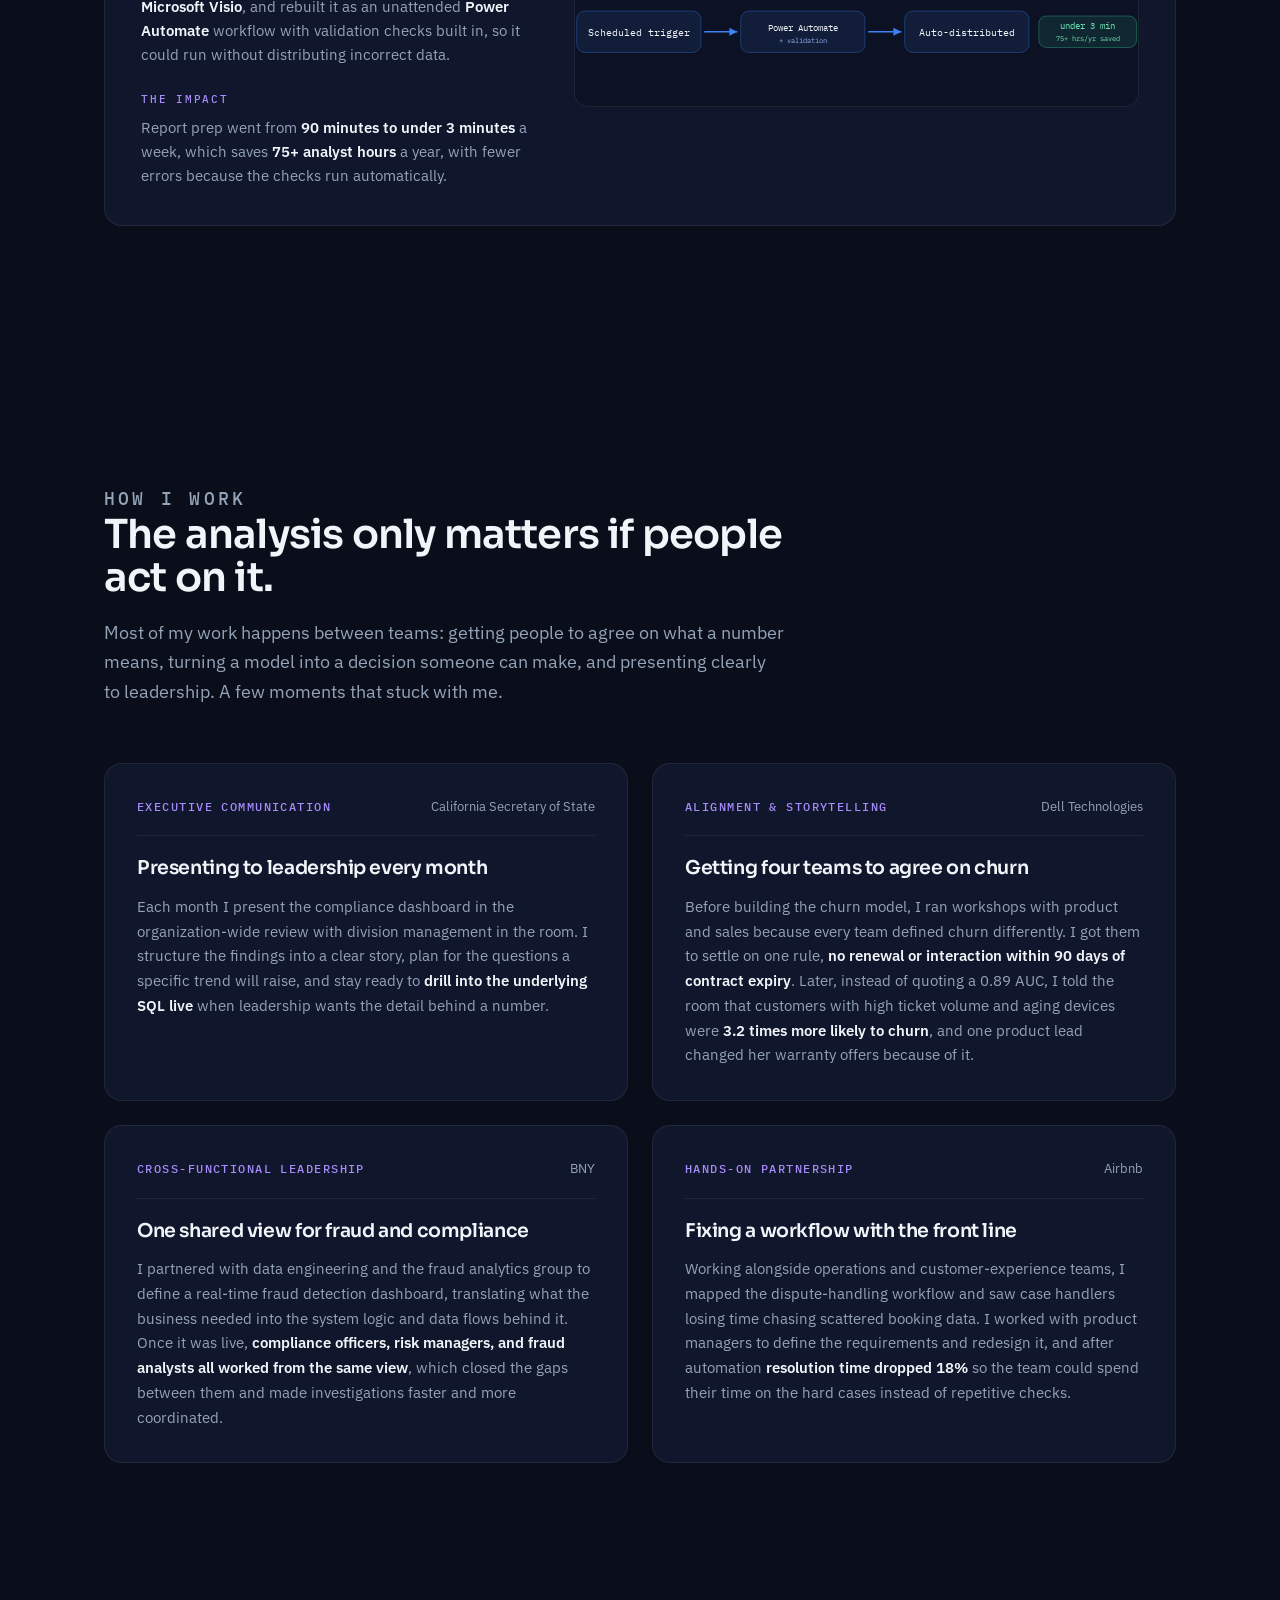
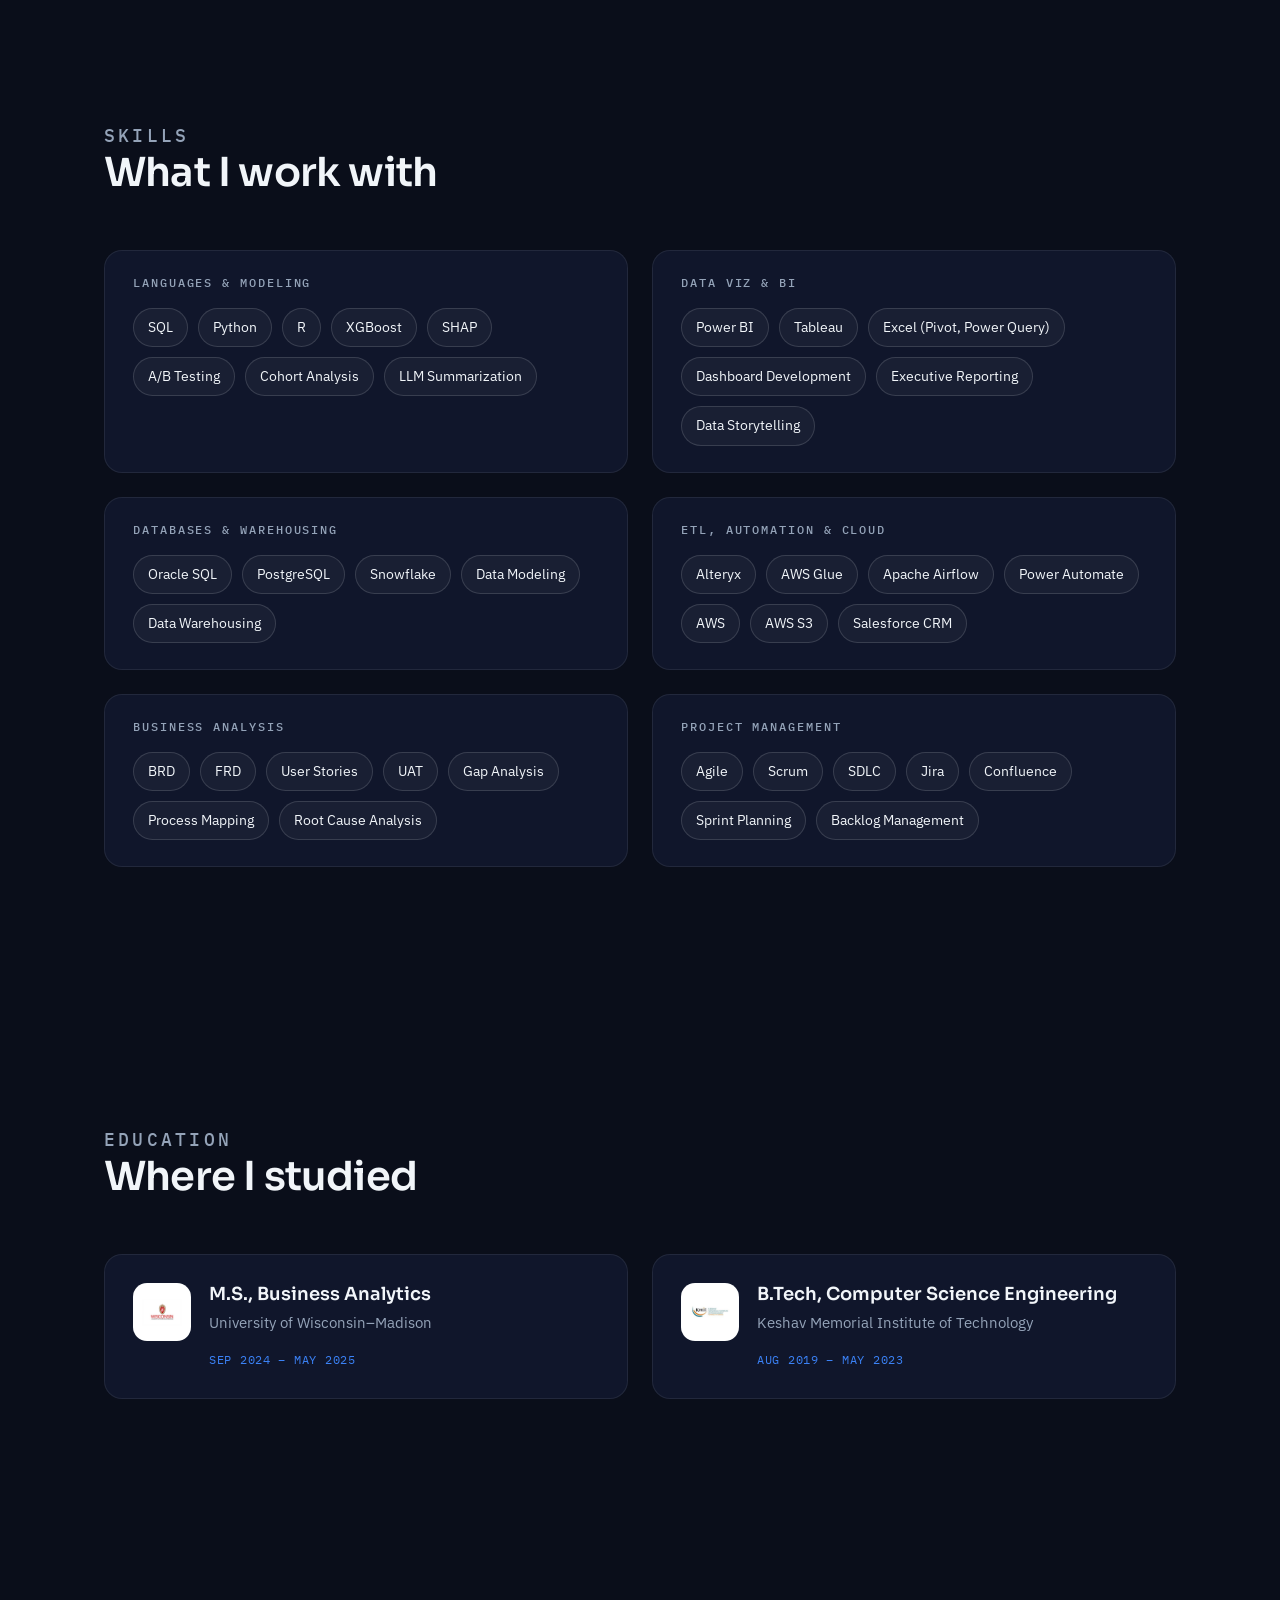
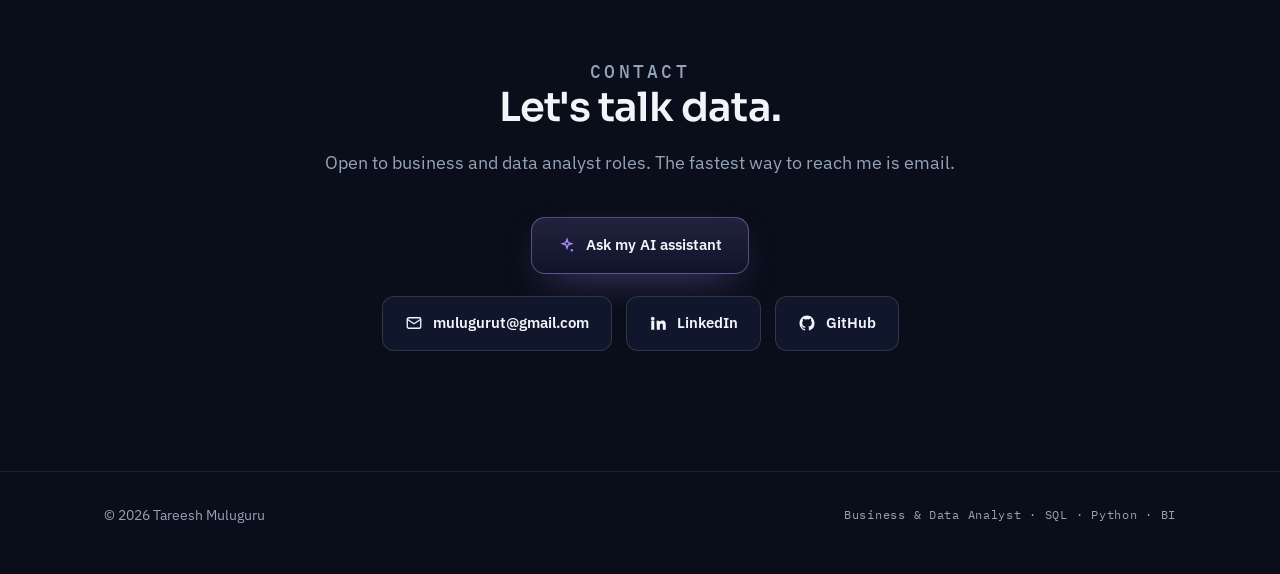
==== commit 3aaa1138: "Add tilted 'Ask my AI' sticker on hero photo; remove launcher + hero button" ====
--- a/index.html
+++ b/index.html
@@ -20,7 +20,7 @@
 <link rel="preconnect" href="https://fonts.googleapis.com" />
 <link rel="preconnect" href="https://fonts.gstatic.com" crossorigin />
 <link href="https://fonts.googleapis.com/css2?family=Sora:wght@600;700&family=IBM+Plex+Sans:wght@400;500;600&family=IBM+Plex+Mono:wght@400;500;600&display=swap" rel="stylesheet" />
-<link rel="stylesheet" href="styles.css?v=4" />
+<link rel="stylesheet" href="styles.css?v=5" />
 </head>
 <body>
 
@@ -59,15 +59,25 @@
               <svg viewBox="0 0 24 24" width="17" height="17" fill="none" stroke="currentColor" stroke-width="1.9" aria-hidden="true"><path d="M12 3v12m0 0 4-4m-4 4-4-4"/><path d="M5 19h14"/></svg>
               Download résumé
             </a>
-            <a href="chat.html" target="_blank" rel="noopener" class="btn btn-ai-hero">
-              <svg viewBox="0 0 24 24" width="16" height="16" fill="none" stroke="currentColor" stroke-width="1.8" aria-hidden="true"><path d="M12 3l1.6 4.6L18 9l-4.4 1.4L12 15l-1.6-4.6L6 9l4.4-1.4z"/><circle cx="18.5" cy="17.5" r="1.4" fill="currentColor" stroke="none"/></svg>
-              Ask my AI assistant
-            </a>
           </div>
         </div>
         <div class="avatar-wrap reveal">
           <div class="avatar">
             <img src="assets/avatar.jpg" alt="Tareesh Muluguru" />
+            <a class="ai-sticker" href="chat.html" target="_blank" rel="noopener" aria-label="Ask my AI assistant about Tareesh">
+              <span class="ai-sticker-bot">
+                <svg width="30" height="30" viewBox="0 0 40 40" aria-hidden="true">
+                  <line x1="20" y1="9" x2="20" y2="5" stroke="#fff" stroke-width="1.6" stroke-linecap="round"/>
+                  <circle cx="20" cy="4" r="2" fill="#fff"/>
+                  <rect x="9" y="9" width="22" height="18" rx="7" fill="#2a235c" stroke="#fff" stroke-width="1.4"/>
+                  <rect x="13" y="13" width="14" height="10" rx="5" fill="#1a1340"/>
+                  <circle class="bot-eye" cx="17" cy="18" r="1.9" fill="#fff"/>
+                  <circle class="bot-eye" cx="23" cy="18" r="1.9" fill="#fff"/>
+                </svg>
+              </span>
+              <span class="ai-sticker-title">Ask my AI</span>
+              <span class="ai-sticker-sub">it doesn't bite</span>
+            </a>
           </div>
         </div>
       </div>
@@ -507,21 +517,6 @@
 
 </main>
 
-<!-- Floating AI assistant launcher -->
-<a id="ai-launcher" class="ai-launcher" href="chat.html" target="_blank" rel="noopener" aria-label="Ask my AI assistant about Tareesh">
-  <span class="ai-launcher-avatar">
-    <svg width="24" height="24" viewBox="0 0 40 40" aria-hidden="true">
-      <line x1="20" y1="9" x2="20" y2="5" stroke="#a78bfa" stroke-width="1.6" stroke-linecap="round"/>
-      <circle cx="20" cy="4" r="2" fill="#a78bfa"/>
-      <rect x="9" y="9" width="22" height="18" rx="7" fill="#1a2440" stroke="#a78bfa" stroke-width="1.4"/>
-      <rect x="13" y="13" width="14" height="10" rx="5" fill="#080c18"/>
-      <circle class="bot-eye" cx="17" cy="18" r="1.9" fill="#c4b5fd"/>
-      <circle class="bot-eye" cx="23" cy="18" r="1.9" fill="#c4b5fd"/>
-    </svg>
-  </span>
-  <span class="ai-launcher-label">Ask me anything</span>
-</a>
-
 <footer>
   <div class="foot-inner">
     <span>© <span id="year"></span> Tareesh Muluguru</span>
@@ -529,7 +524,7 @@
   </div>
 </footer>
 
-<script src="script.js?v=4" defer></script>
+<script src="script.js?v=5" defer></script>
 
 </body>
 </html>
--- a/styles.css
+++ b/styles.css
@@ -137,6 +137,30 @@
     position:relative;width:min(300px,72vw);aspect-ratio:1/1;border-radius:50%;
     padding:5px;background:linear-gradient(150deg,rgba(59,130,246,.55),rgba(167,139,250,.30) 70%,transparent);
   }
+
+  /* ---------- "Ask my AI" sticker on the photo ---------- */
+  .ai-sticker{
+    position:absolute;top:-8px;right:-12px;z-index:6;
+    width:104px;height:104px;border-radius:50%;
+    background:radial-gradient(circle at 40% 35%,#6d5fc7,#3b2f8f);
+    border:2px solid rgba(167,139,250,.7);
+    box-shadow:0 14px 36px -8px rgba(167,139,250,.7);
+    display:flex;flex-direction:column;align-items:center;justify-content:center;gap:2px;
+    text-decoration:none;transform:rotate(-13deg);
+    animation:stickerWobble 3.6s ease-in-out infinite;
+    transition:transform .25s var(--ease),box-shadow .25s var(--ease);
+  }
+  .ai-sticker:hover,.ai-sticker:focus-visible{
+    animation:none;transform:rotate(-4deg) scale(1.08);
+    box-shadow:0 20px 46px -8px rgba(167,139,250,.95);
+  }
+  .ai-sticker:focus-visible{outline:2px solid #fff;outline-offset:3px;}
+  .ai-sticker-bot{display:block;line-height:0;}
+  .ai-sticker-title{font-family:var(--display);font-weight:700;font-size:13px;color:#fff;line-height:1;margin-top:1px;}
+  .ai-sticker-sub{font-family:var(--mono);font-size:8px;color:#d8ccff;letter-spacing:.04em;}
+  .ai-sticker .bot-eye{transform-box:fill-box;transform-origin:center;animation:botBlink 4.5s infinite;}
+  @keyframes stickerWobble{0%,100%{transform:rotate(-13deg);}50%{transform:rotate(-8deg);}}
+  @keyframes botBlink{0%,93%,100%{transform:scaleY(1);}96%{transform:scaleY(.12);}}
   .avatar img{
     width:100%;height:100%;border-radius:50%;object-fit:cover;display:block;
     border:1px solid var(--border-strong);
@@ -310,44 +334,6 @@
   /* ---------- Reveal animation ---------- */
   .reveal{opacity:0;transform:translateY(26px);transition:opacity .7s var(--ease),transform .7s var(--ease);}
   .reveal.in{opacity:1;transform:none;}
-
-  /* ---------- Hero "Ask my AI assistant" button ---------- */
-  .btn-ai-hero{
-    background:linear-gradient(180deg,rgba(167,139,250,.2),rgba(16,22,43,.9));
-    color:var(--text-hi);border:1px solid rgba(167,139,250,.55);
-    box-shadow:0 12px 34px -14px rgba(167,139,250,.7);
-  }
-  .btn-ai-hero svg{color:var(--secondary);}
-  .btn-ai-hero:hover{transform:translateY(-2px);border-color:rgba(167,139,250,.85);box-shadow:0 16px 40px -12px rgba(167,139,250,.85);}
-  .btn-ai-hero:active{transform:translateY(0) scale(.98);}
-
-  /* ---------- Floating AI launcher (bottom-right) ---------- */
-  .ai-launcher{
-    position:fixed;right:24px;bottom:24px;z-index:45;
-    display:flex;align-items:center;gap:11px;
-    padding:9px 18px 9px 10px;border-radius:999px;text-decoration:none;
-    background:linear-gradient(180deg,rgba(167,139,250,.18),rgba(16,22,43,.96));
-    border:1px solid rgba(167,139,250,.5);
-    box-shadow:0 14px 40px -10px rgba(167,139,250,.55);
-    transition:transform .2s var(--ease),border-color .2s var(--ease),box-shadow .2s var(--ease);
-  }
-  .ai-launcher:hover{transform:translateY(-2px);border-color:rgba(167,139,250,.85);box-shadow:0 18px 48px -10px rgba(167,139,250,.8);}
-  .ai-launcher:active{transform:translateY(0) scale(.98);}
-  .ai-launcher:focus-visible{outline:2px solid var(--primary);outline-offset:3px;}
-  .ai-launcher-avatar{
-    position:relative;width:36px;height:36px;flex:0 0 36px;border-radius:50%;
-    background:#141d39;border:1px solid rgba(167,139,250,.5);
-    display:flex;align-items:center;justify-content:center;
-  }
-  .ai-launcher-avatar::after{
-    content:"";position:absolute;inset:-4px;border-radius:50%;
-    border:2px solid rgba(167,139,250,.55);opacity:0;
-    animation:aiPulse 2.4s ease-out infinite;
-  }
-  .ai-launcher-label{font-family:var(--body);font-weight:600;font-size:14px;color:var(--text-hi);white-space:nowrap;}
-  .ai-launcher .bot-eye{transform-box:fill-box;transform-origin:center;animation:botBlink 4.5s infinite;}
-  @keyframes aiPulse{0%{transform:scale(1);opacity:.6;}70%,100%{transform:scale(1.55);opacity:0;}}
-  @keyframes botBlink{0%,93%,100%{transform:scaleY(1);}96%{transform:scaleY(.12);}}
 
   /* ---------- Responsive ---------- */
   @media (max-width:900px){
@@ -368,13 +354,13 @@
   @media (max-width:480px){
     .stats{grid-template-columns:1fr;}
     body{font-size:16px;}
-    .ai-launcher{padding:9px;gap:0;right:16px;bottom:16px;}
-    .ai-launcher-label{display:none;}
+    .ai-sticker{width:90px;height:90px;top:-4px;right:-6px;}
+    .ai-sticker-title{font-size:12px;}
   }
 
   @media (prefers-reduced-motion:reduce){
     html{scroll-behavior:auto;}
     .reveal{opacity:1;transform:none;transition:none;}
     *{transition:none !important;}
-    .ai-launcher-avatar::after,.ai-launcher .bot-eye{animation:none !important;}
-  }
+    .ai-sticker,.ai-sticker .bot-eye{animation:none !important;}
+  }
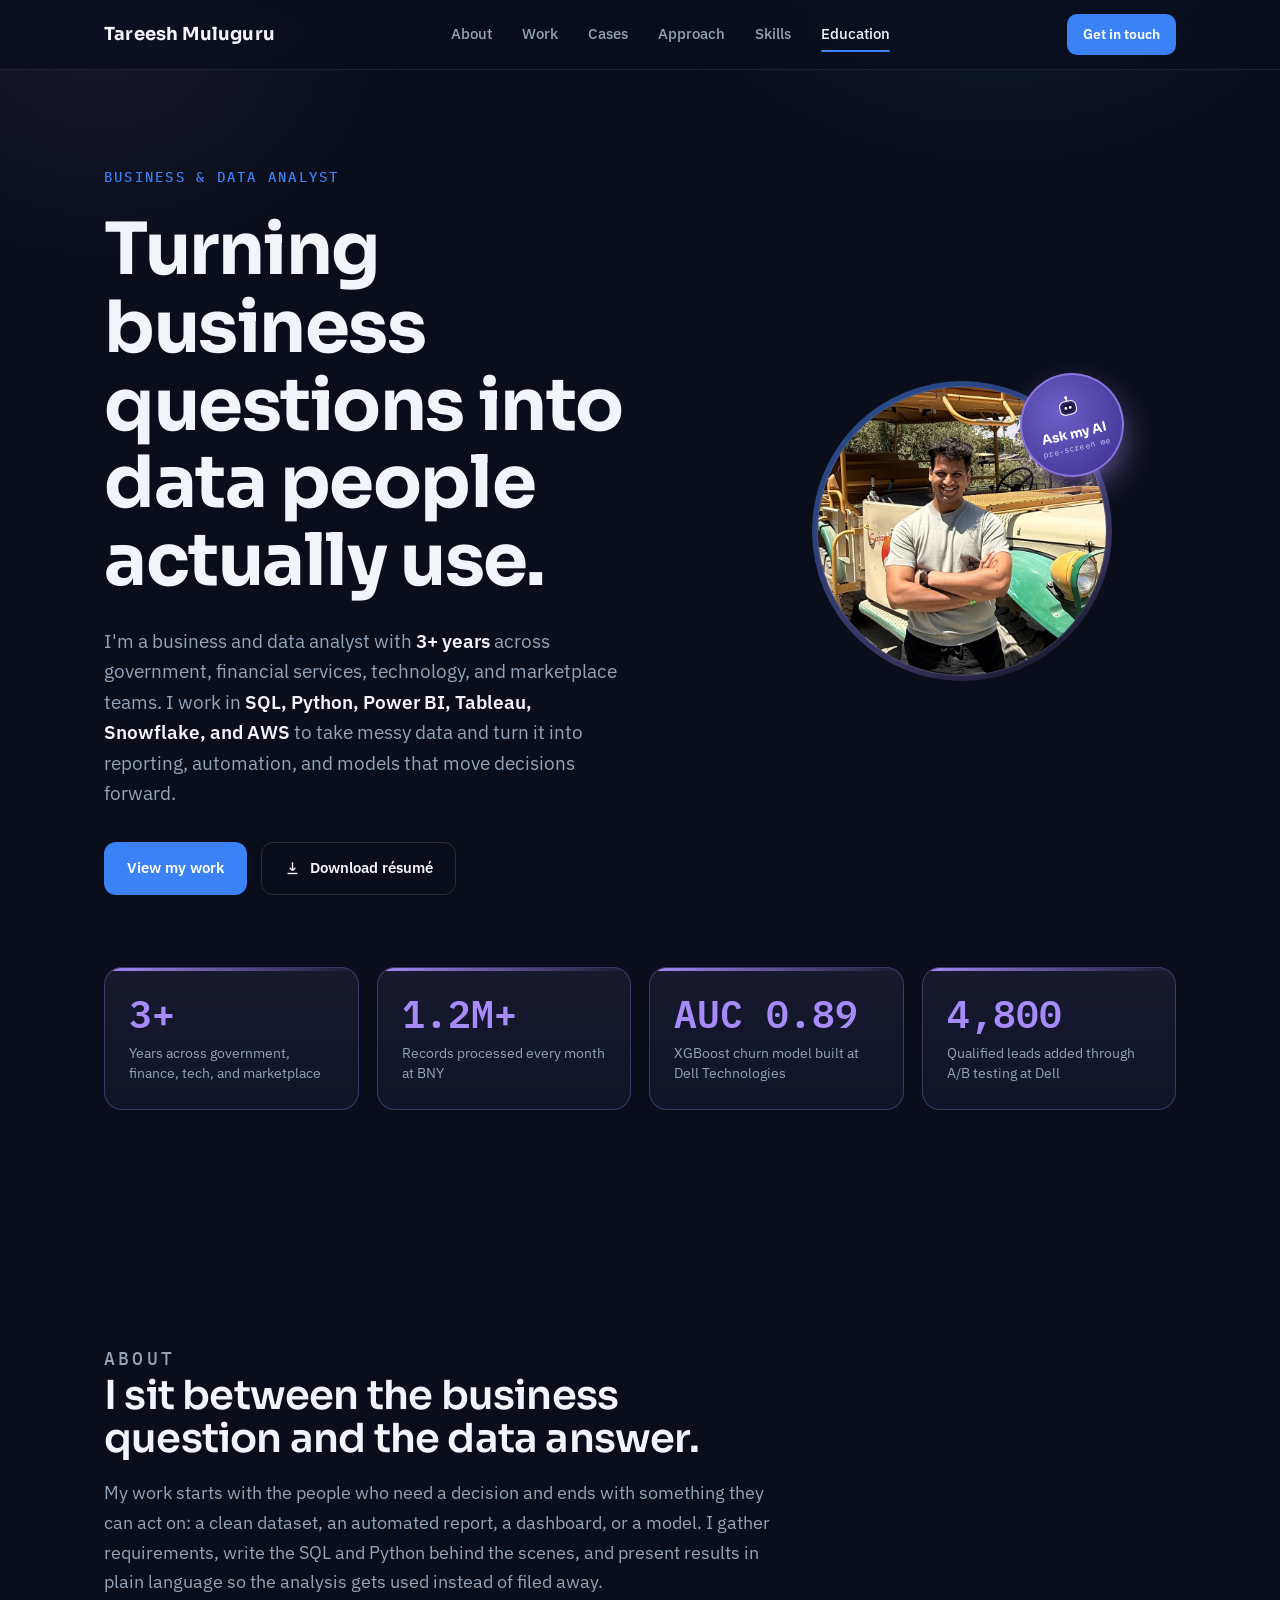
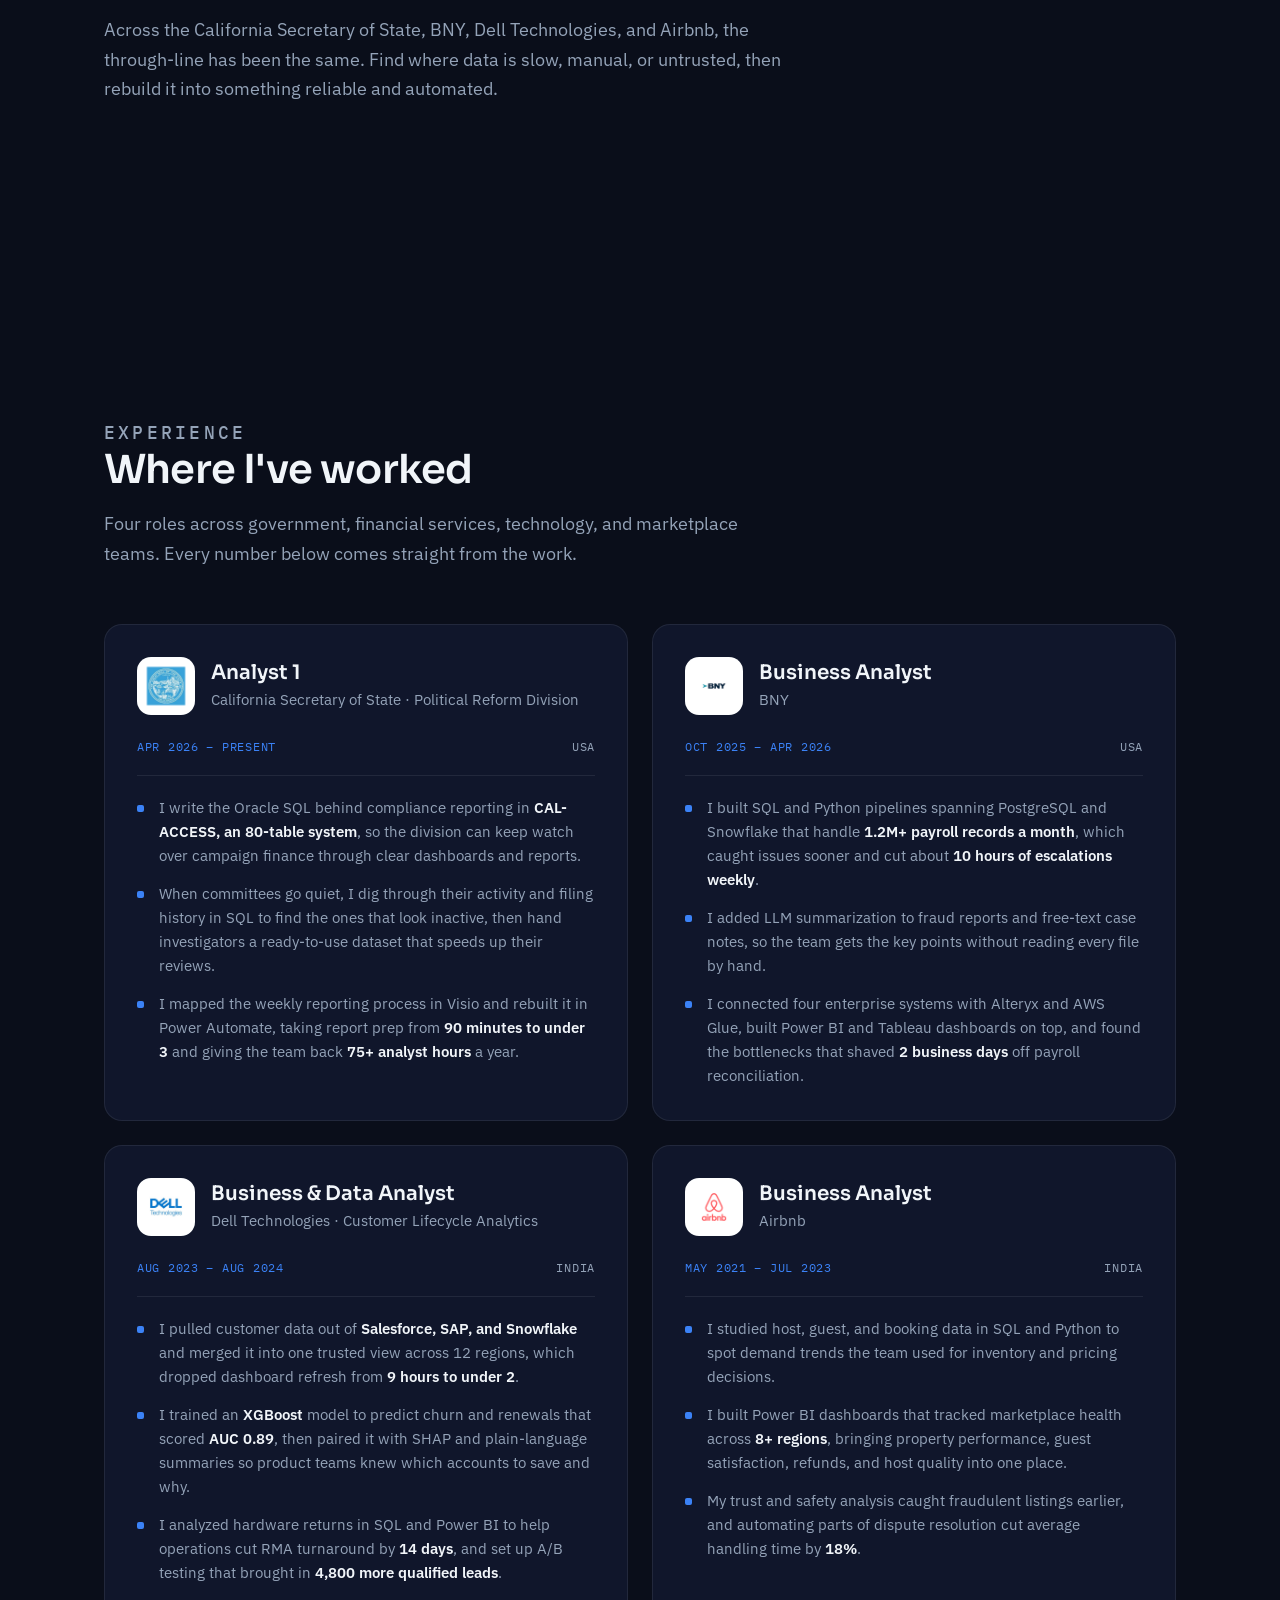
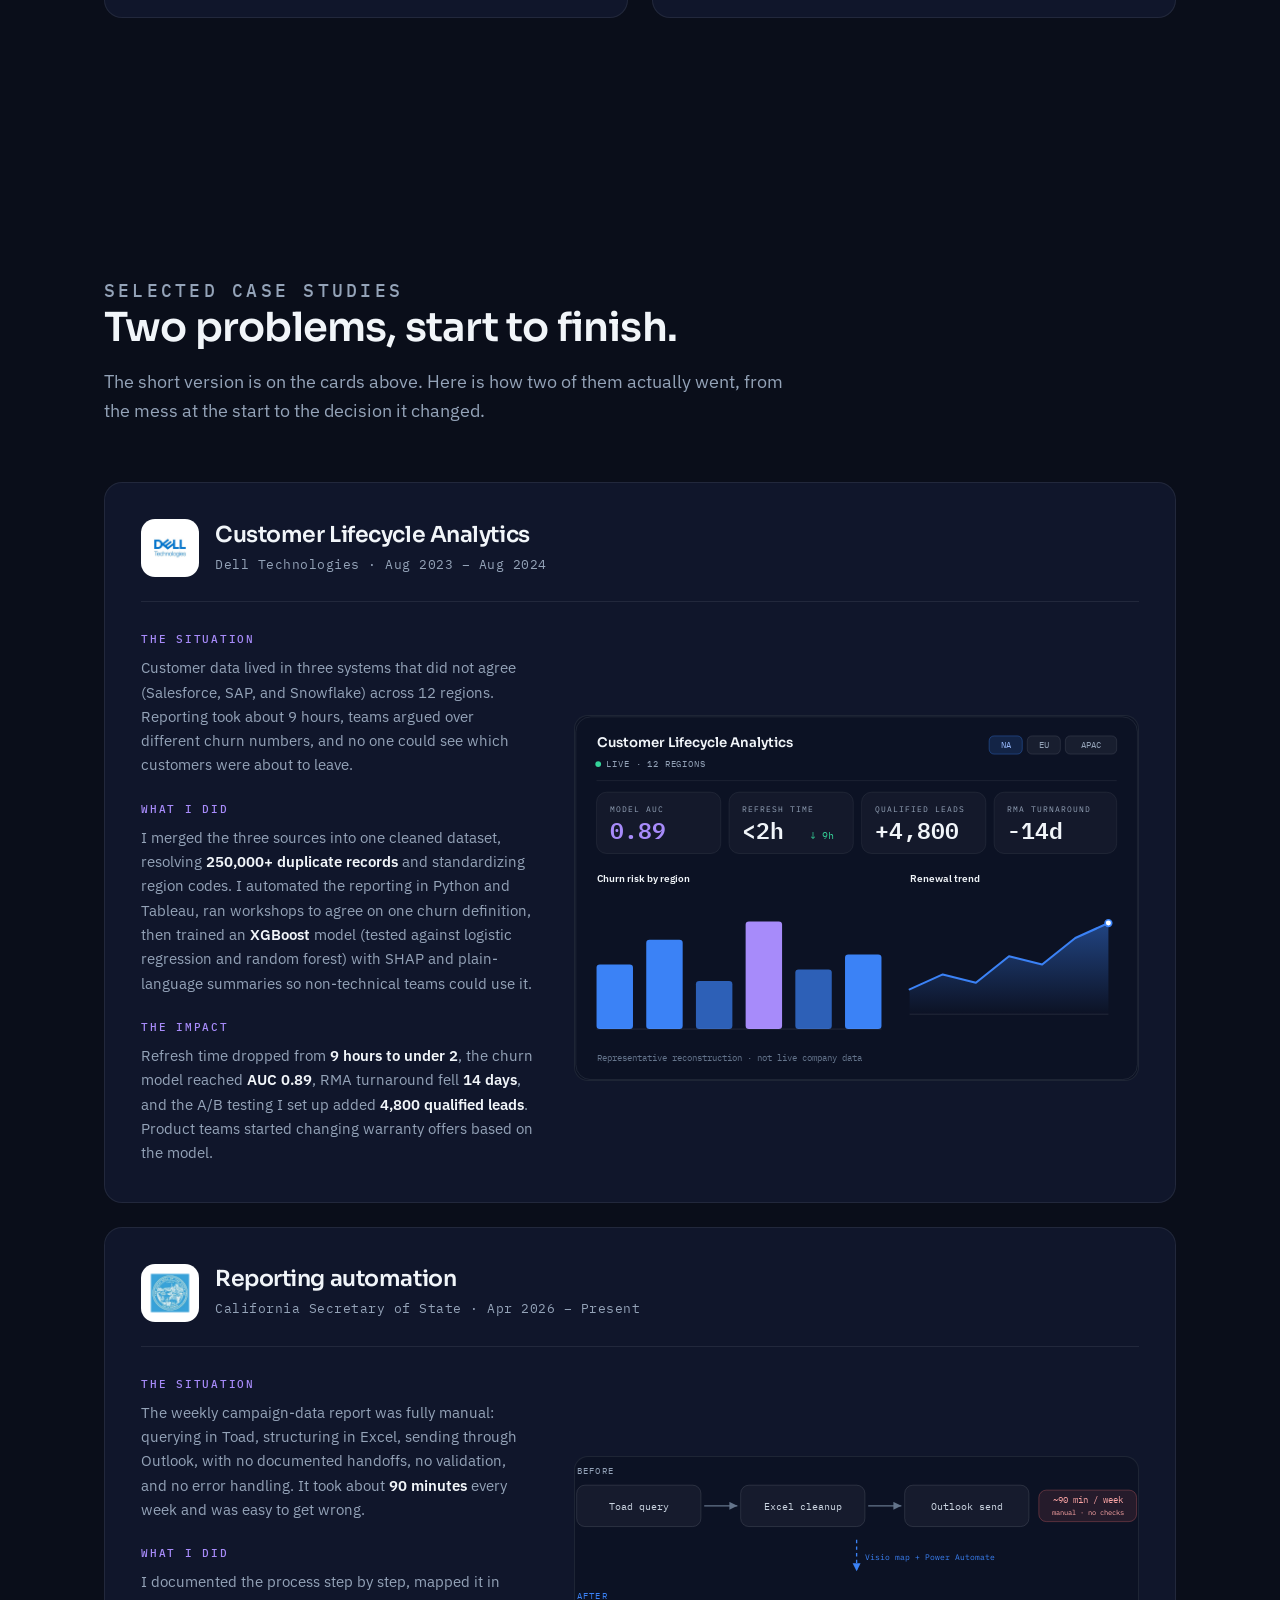
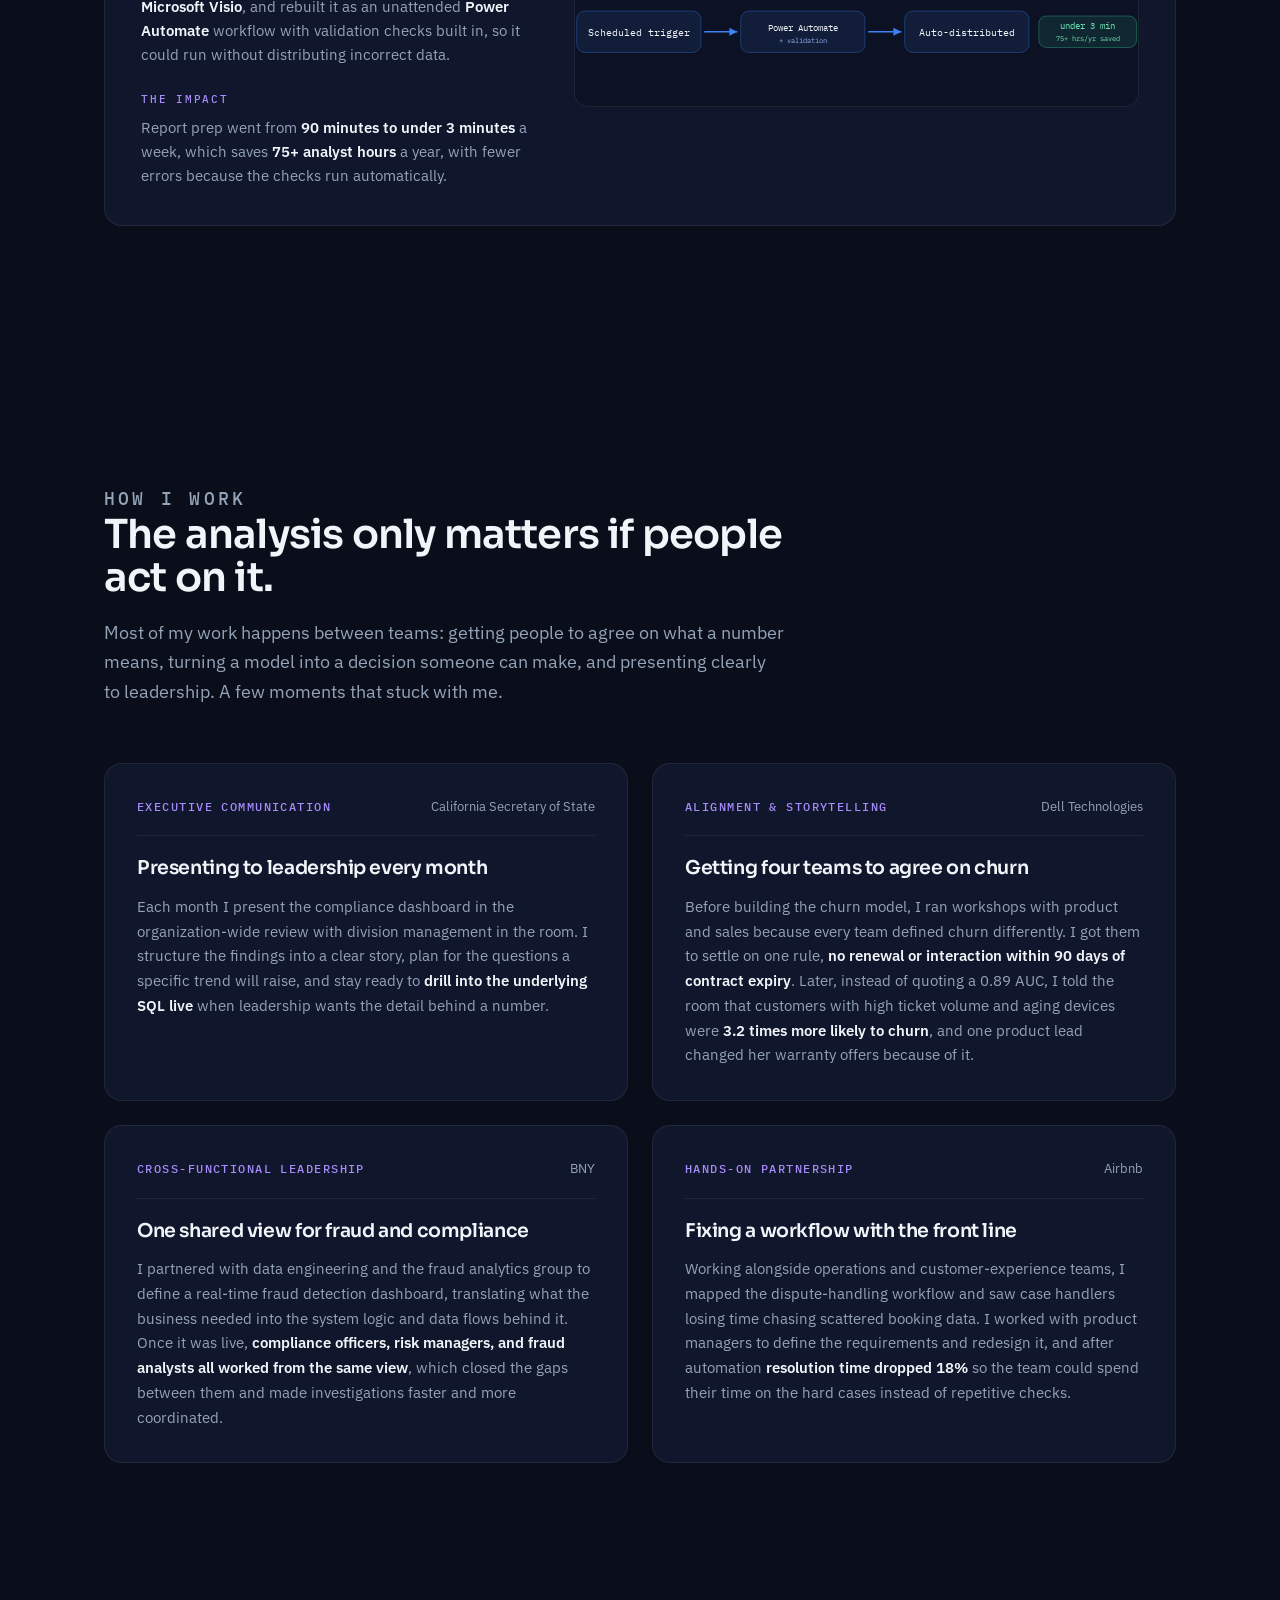
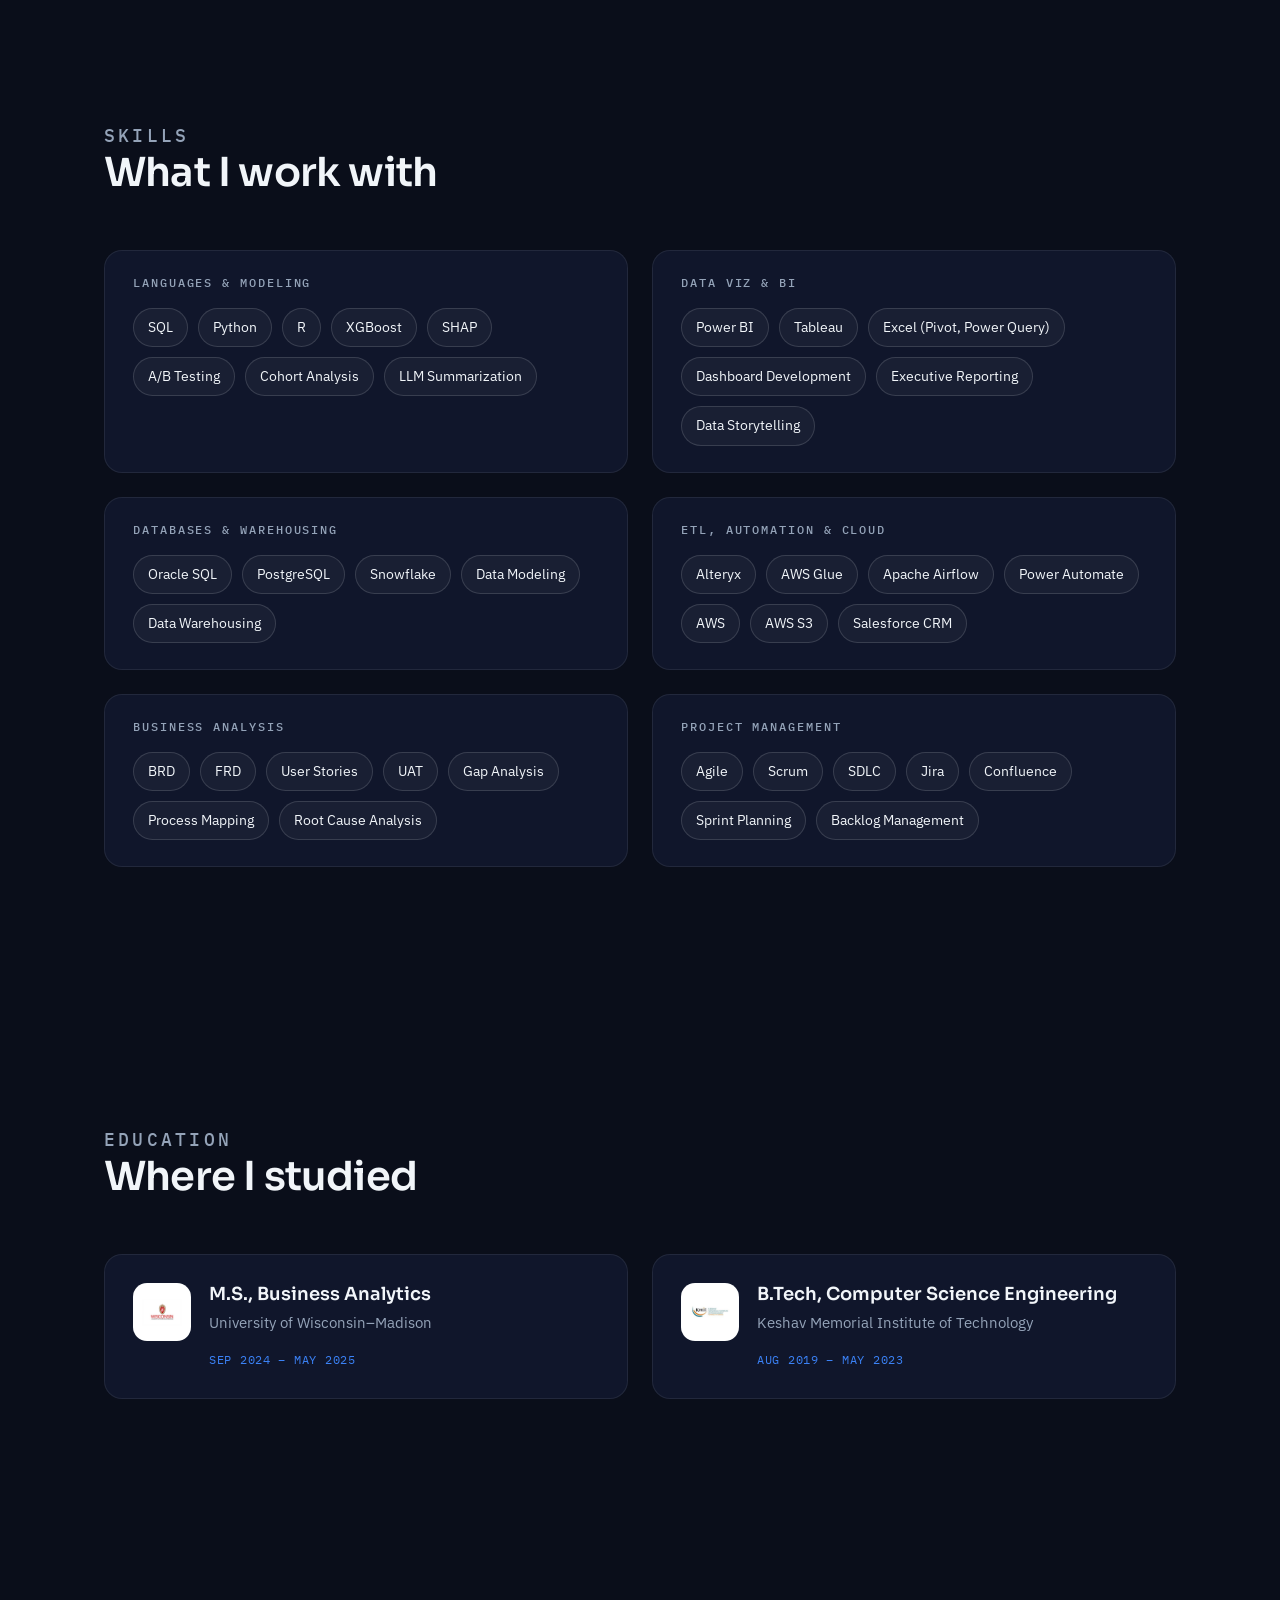
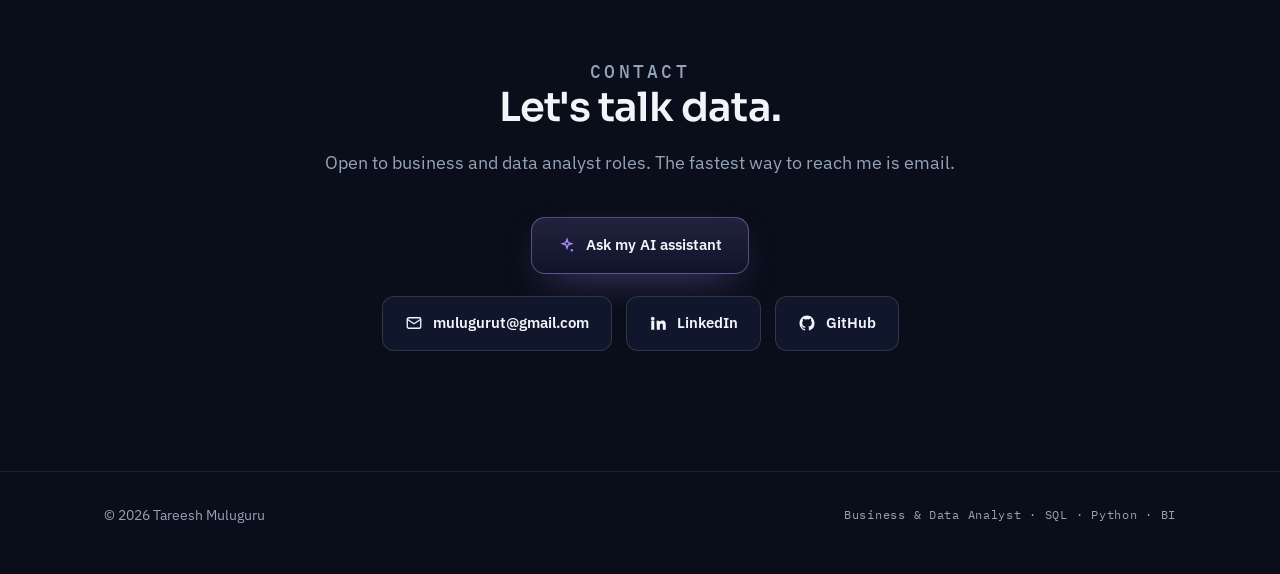
==== commit 95b8c3e0: "Add 'Ask my AI / pre-screen me' sticker on hero photo" ====
--- a/index.html
+++ b/index.html
@@ -76,7 +76,7 @@
                 </svg>
               </span>
               <span class="ai-sticker-title">Ask my AI</span>
-              <span class="ai-sticker-sub">it doesn't bite</span>
+              <span class="ai-sticker-sub">pre-screen me</span>
             </a>
           </div>
         </div>
